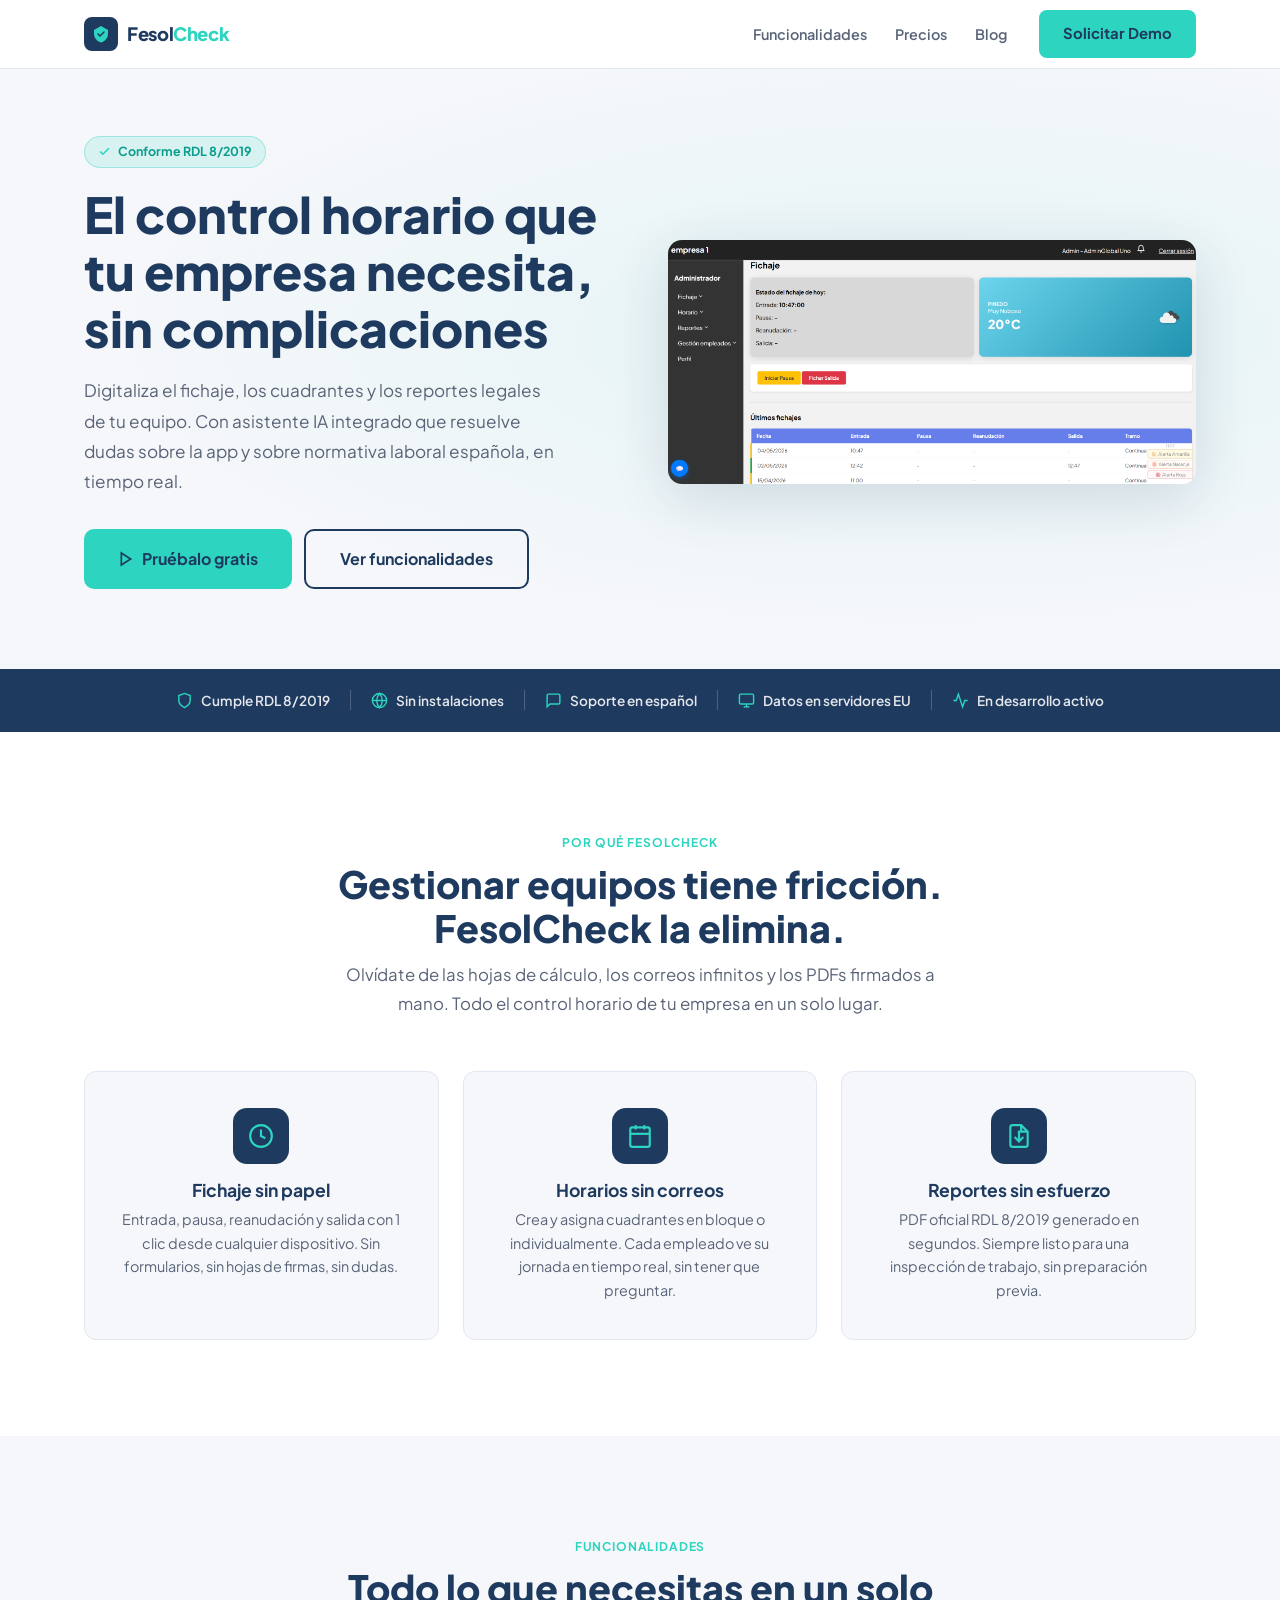
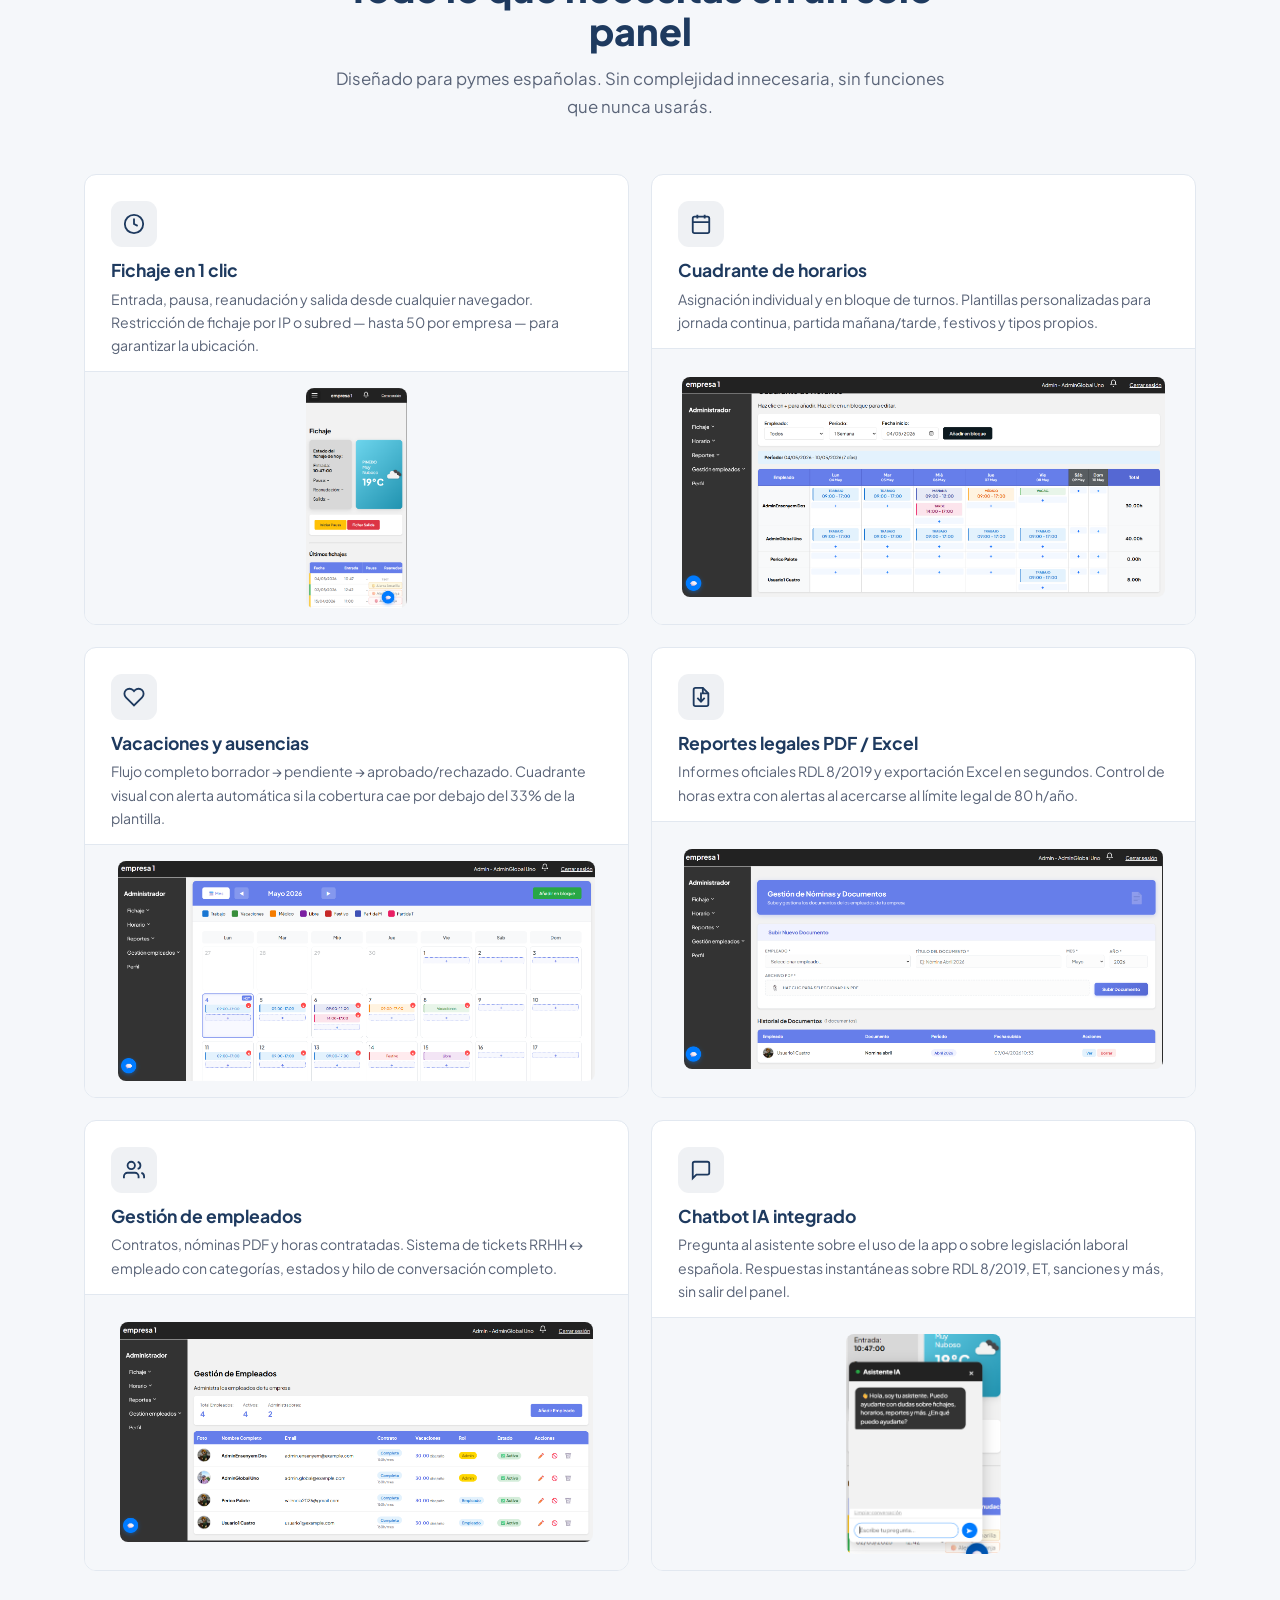
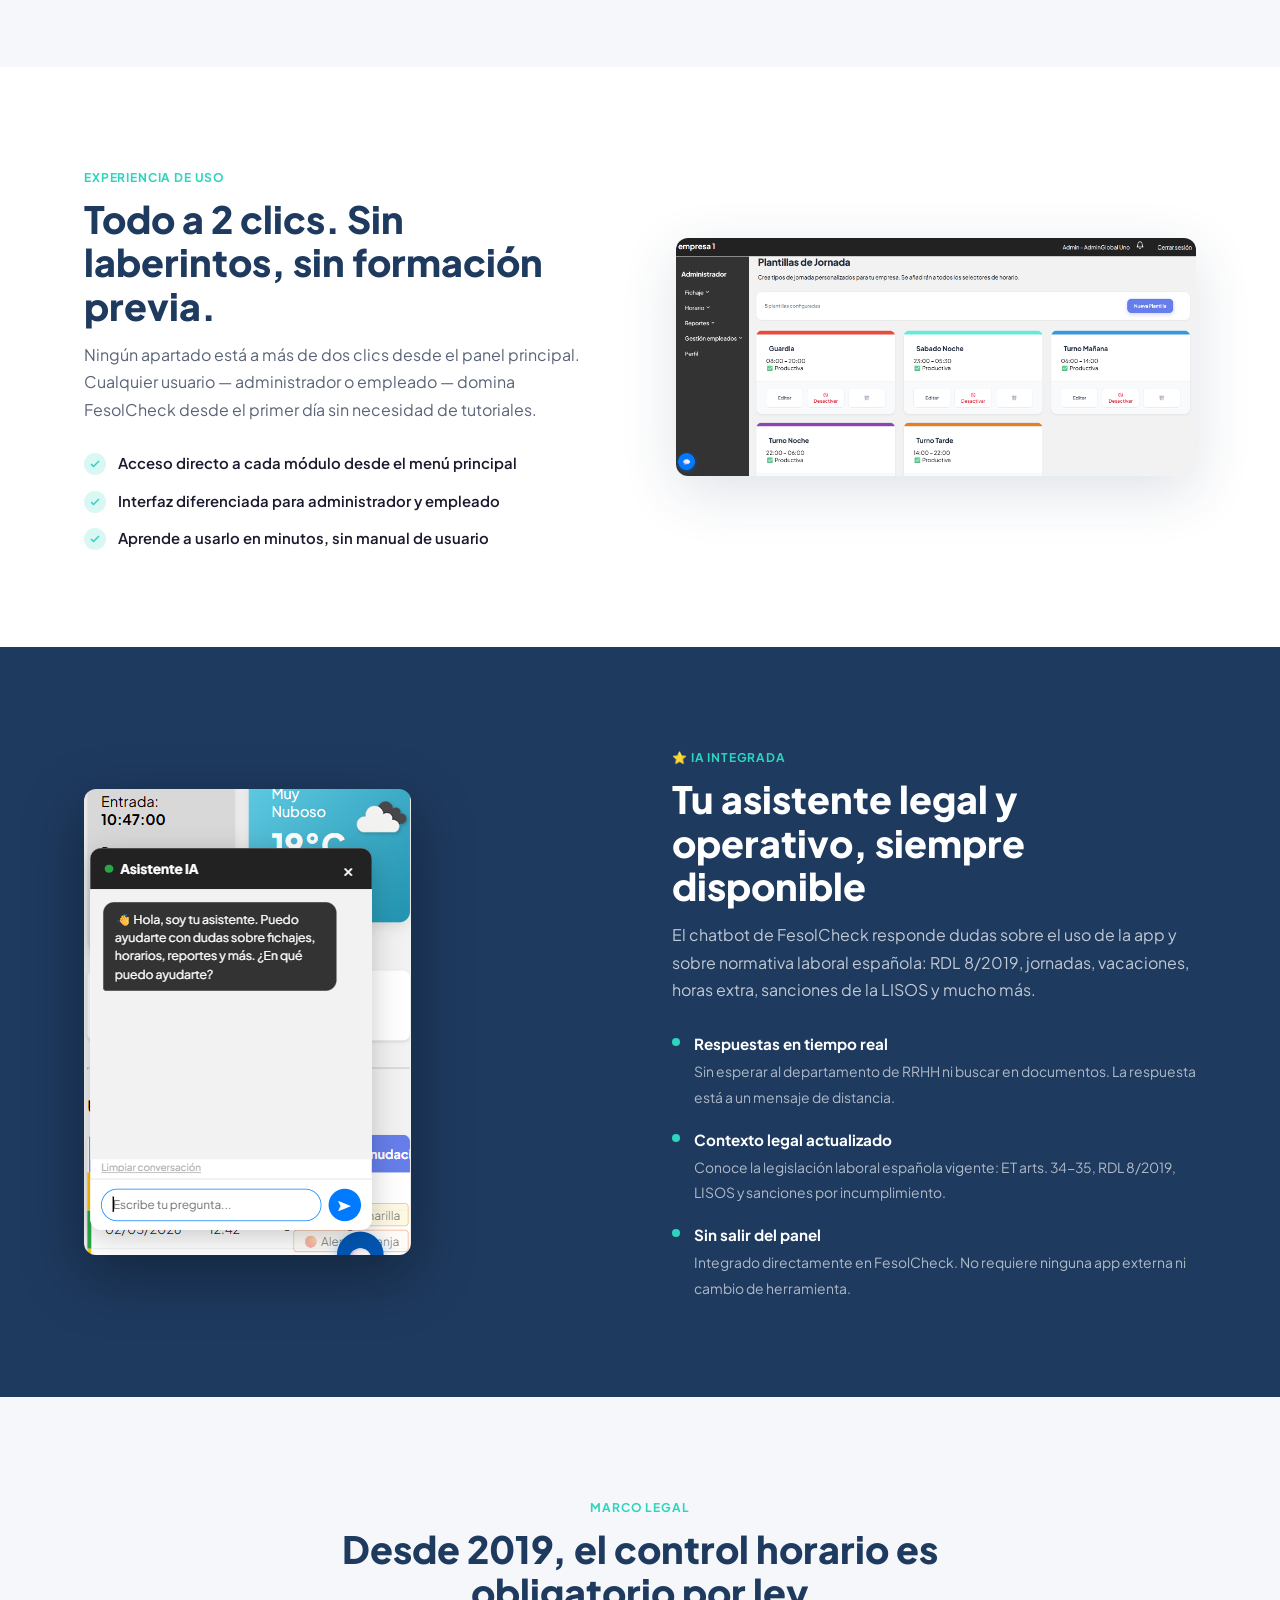
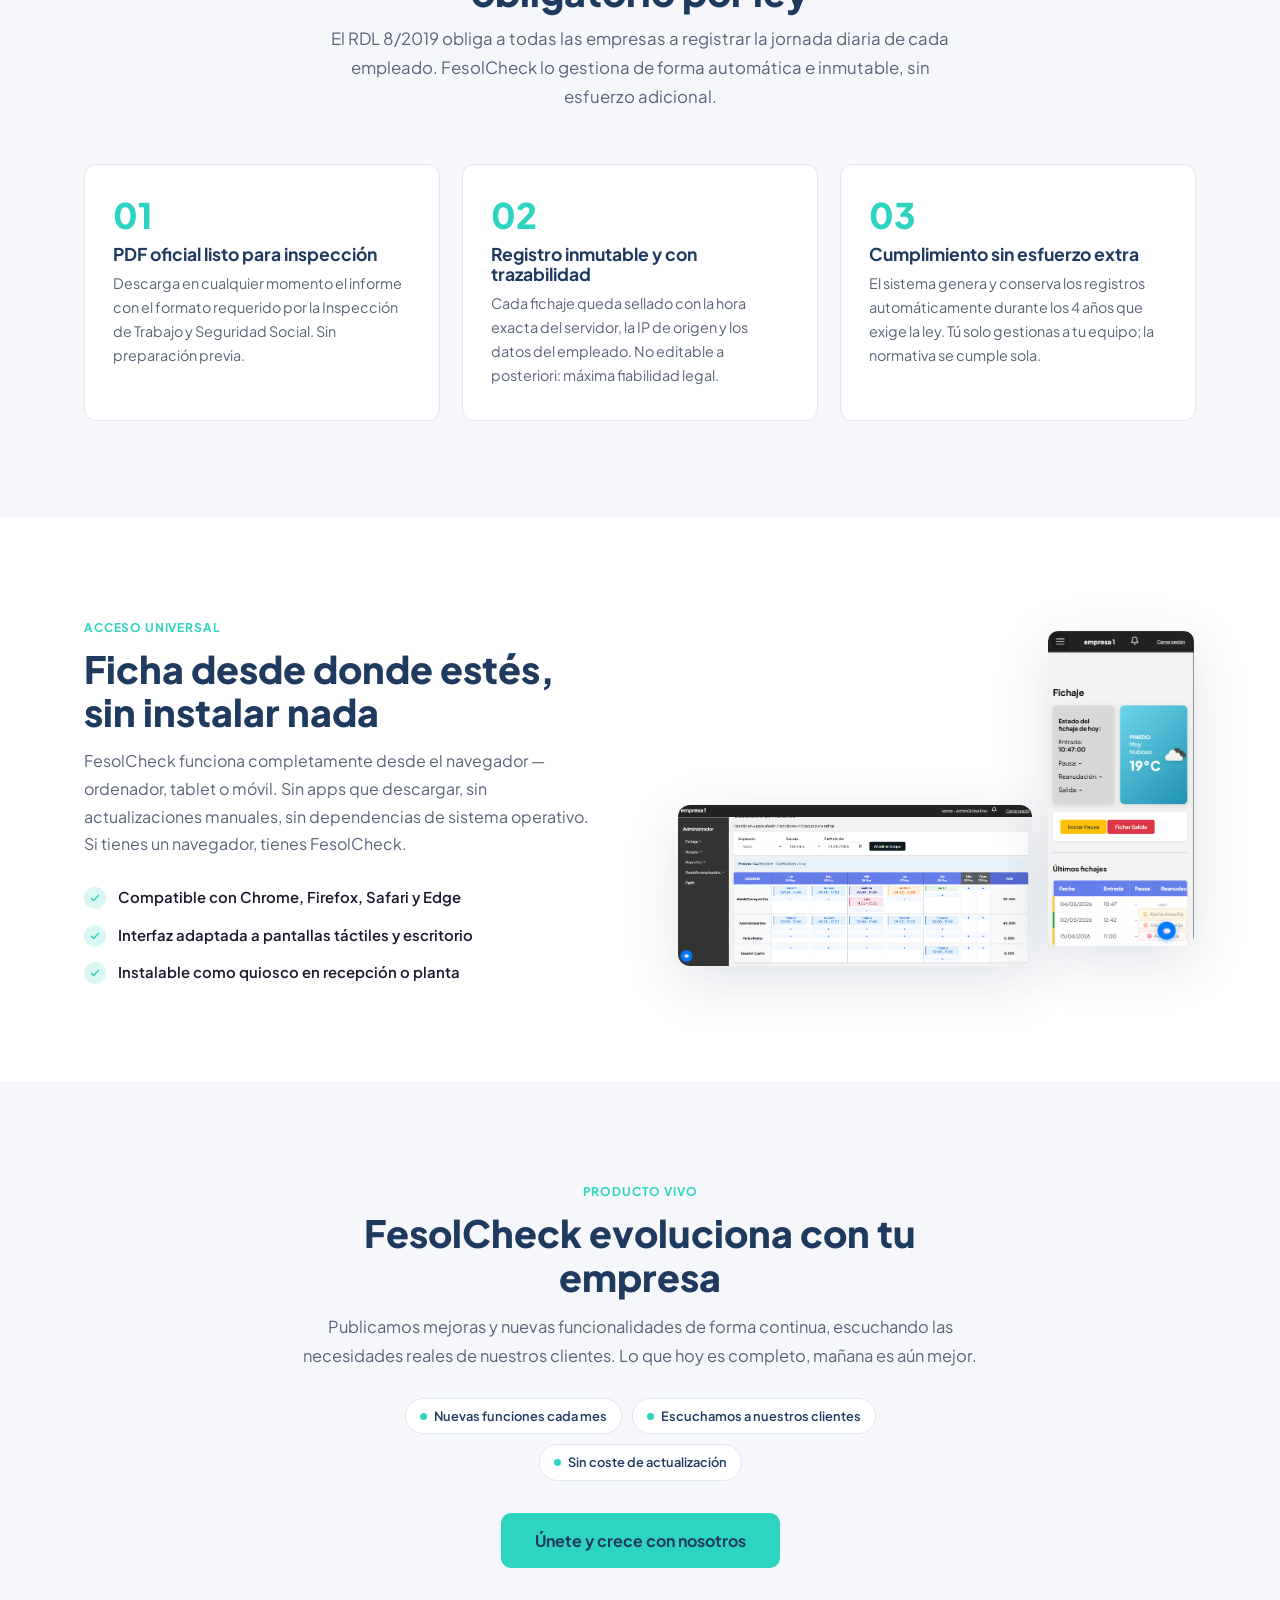
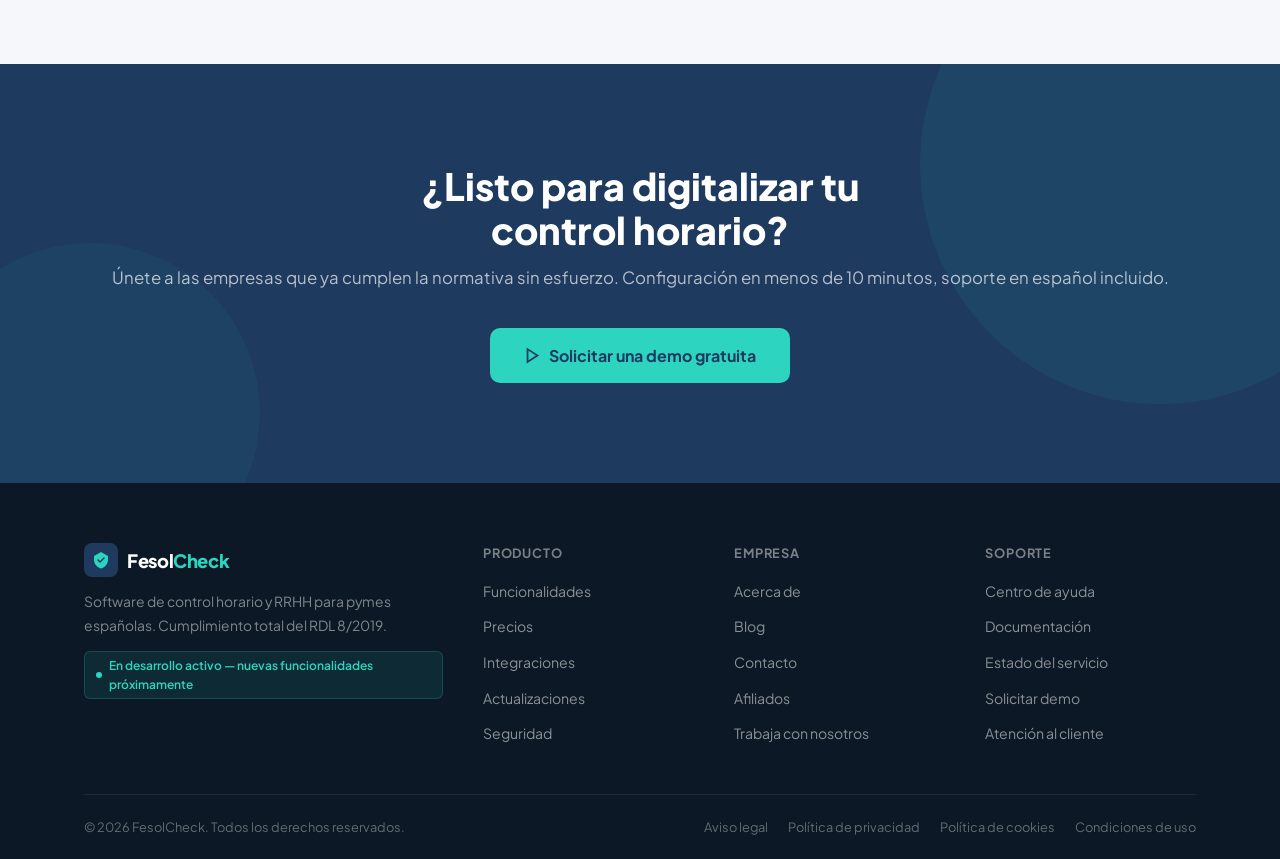
==== index.html @ 9e46087f "v1 web corporativa fesolcheck" ====
<!DOCTYPE html>
<html lang="es">
<head>
  <meta charset="UTF-8">
  <meta name="viewport" content="width=device-width, initial-scale=1.0">
  <title>FesolCheck — Control Horario para Empresas Españolas</title>
  <meta name="description" content="Software de fichaje digital y control horario para pymes españolas. Cumple el RDL 8/2019. Chatbot IA integrado. Sin instalaciones.">
  <link rel="preconnect" href="https://fonts.googleapis.com">
  <link rel="preconnect" href="https://fonts.gstatic.com" crossorigin>
  <link href="https://fonts.googleapis.com/css2?family=Plus+Jakarta+Sans:wght@400;600;700;800&display=swap" rel="stylesheet">
  <style>
    *, *::before, *::after { box-sizing: border-box; margin: 0; padding: 0; }
    :root {
      --primary: #1E3A5F;
      --accent:  #2DD4BF;
      --bg:      #F5F7FA;
      --white:   #FFFFFF;
      --text:    #1A1A2E;
      --muted:   #5A6478;
      --border:  #E2E8F0;
      --shadow:    0 4px 24px rgba(30,58,95,.08);
      --shadow-lg: 0 16px 56px rgba(30,58,95,.14);
      --radius: 12px;
      --font: 'Plus Jakarta Sans', system-ui, sans-serif;
    }
    html { scroll-behavior: smooth; }
    body { font-family: var(--font); color: var(--text); background: var(--white); overflow-x: hidden; line-height: 1.6; }
    img { max-width: 100%; display: block; }
    h1, h2, h3 { font-weight: 800; line-height: 1.15; }
    h1 { font-size: clamp(2rem, 5vw, 3.1rem); }
    h2 { font-size: clamp(1.6rem, 3.5vw, 2.35rem); }
    h3 { font-size: 1.1rem; font-weight: 700; }
    .container { max-width: 1160px; margin: 0 auto; padding: 0 24px; }
    .section { padding: 96px 0; }
    .tag {
      display: inline-block; font-size: .75rem; font-weight: 700;
      text-transform: uppercase; letter-spacing: .07em; color: var(--accent); margin-bottom: 10px;
    }

    /* ── Buttons ── */
    .btn {
      display: inline-flex; align-items: center; gap: 8px;
      padding: 12px 24px; border-radius: 8px; font-family: var(--font);
      font-size: .93rem; font-weight: 700; text-decoration: none;
      cursor: pointer; border: none; transition: filter .2s, transform .2s; white-space: nowrap;
    }
    .btn-accent  { background: var(--accent); color: var(--primary); }
    .btn-accent:hover  { filter: brightness(.9); transform: translateY(-1px); }
    .btn-outline { background: transparent; color: var(--primary); border: 2px solid var(--primary); }
    .btn-outline:hover { background: var(--primary); color: var(--white); }
    .btn-white   { background: var(--white); color: var(--primary); }
    .btn-white:hover { filter: brightness(.95); }
    .btn-lg { padding: 15px 34px; font-size: 1rem; border-radius: 10px; }

    /* ── Scroll animations ── */
    .fade { opacity: 0; transform: translateY(22px); transition: opacity .55s ease, transform .55s ease; }
    .fade.in { opacity: 1; transform: translateY(0); }
    .d1 { transition-delay: .1s; } .d2 { transition-delay: .2s; }
    .d3 { transition-delay: .3s; } .d4 { transition-delay: .4s; }
    .d5 { transition-delay: .5s; } .d6 { transition-delay: .6s; }

    /* ── NAVBAR ── */
    .navbar {
      position: fixed; top: 0; left: 0; right: 0; z-index: 1000;
      background: rgba(255,255,255,.96); backdrop-filter: blur(12px);
      border-bottom: 1px solid var(--border); transition: box-shadow .3s;
    }
    .navbar.scrolled { box-shadow: var(--shadow); }
    .navbar-inner {
      display: flex; align-items: center; height: 68px; gap: 16px;
    }
    .logo { display: flex; align-items: center; gap: 9px; text-decoration: none; flex-shrink: 0; }
    .logo-mark {
      width: 34px; height: 34px; background: var(--primary);
      border-radius: 8px; display: flex; align-items: center; justify-content: center;
    }
    .logo-name { font-size: 1.15rem; font-weight: 800; color: var(--primary); letter-spacing: -.02em; }
    .logo-name em { color: var(--accent); font-style: normal; }
    .nav-links {
      display: flex; align-items: center; gap: 28px; list-style: none;
      margin-left: auto; margin-right: 16px;
    }
    .nav-links a { text-decoration: none; font-size: .9rem; font-weight: 600; color: var(--muted); transition: color .2s; }
    .nav-links a:hover { color: var(--primary); }
    .hamburger { display: none; flex-direction: column; gap: 5px; cursor: pointer; background: none; border: none; padding: 4px; flex-shrink: 0; }
    .hamburger span { width: 22px; height: 2px; background: var(--primary); border-radius: 2px; transition: all .3s; }
    .mobile-nav {
      display: none; position: absolute; top: 68px; left: 0; right: 0;
      background: var(--white); border-bottom: 1px solid var(--border);
      padding: 16px 24px; flex-direction: column;
    }
    .mobile-nav.open { display: flex; }
    .mobile-nav a {
      text-decoration: none; color: var(--text); font-weight: 600; font-size: .95rem;
      padding: 13px 0; border-bottom: 1px solid var(--border);
    }
    .mobile-nav .btn { margin-top: 14px; justify-content: center; }

    /* ── HERO ── */
    .hero { padding: 136px 0 80px; background: var(--bg); position: relative; overflow: hidden; }
    .hero::after {
      content: ''; position: absolute; inset: 0; pointer-events: none;
      background: radial-gradient(ellipse at 72% 50%, rgba(45,212,191,.09) 0%, transparent 62%);
    }
    .hero-grid { display: grid; grid-template-columns: 1fr 1fr; gap: 56px; align-items: center; position: relative; z-index: 1; }
    .hero-badge {
      display: inline-flex; align-items: center; gap: 7px;
      background: rgba(45,212,191,.14); border: 1px solid rgba(45,212,191,.35);
      color: #0B9D8D; font-size: .78rem; font-weight: 700;
      padding: 5px 13px; border-radius: 20px; margin-bottom: 18px;
    }
    .hero h1 { color: var(--primary); margin-bottom: 18px; }
    .hero-sub { font-size: 1.07rem; color: var(--muted); line-height: 1.78; margin-bottom: 32px; max-width: 470px; }
    .hero-cta { display: flex; gap: 12px; flex-wrap: wrap; }
    .hero-img img { border-radius: 14px; box-shadow: var(--shadow-lg); }

    /* ── TRUST BAR ── */
    .trust-bar { background: var(--primary); padding: 15px 0; }
    .trust-items { display: flex; align-items: center; justify-content: center; gap: 0; flex-wrap: wrap; }
    .trust-item {
      display: flex; align-items: center; gap: 8px;
      color: rgba(255,255,255,.88); font-size: .85rem; font-weight: 600;
      padding: 6px 20px;
    }
    .trust-item svg { flex-shrink: 0; color: var(--accent); }
    .trust-sep { width: 1px; height: 20px; background: rgba(255,255,255,.2); }

    /* ── PROBLEM / SOLUTION ── */
    .prob-sol { background: var(--white); }
    .section-head { max-width: 640px; margin: 0 auto 52px; text-align: center; }
    .section-head h2 { color: var(--primary); margin-bottom: 12px; }
    .section-head p { color: var(--muted); font-size: 1.05rem; line-height: 1.72; }
    .pillars { display: grid; grid-template-columns: repeat(3,1fr); gap: 24px; }
    .pillar {
      padding: 36px 28px; border-radius: var(--radius);
      background: var(--bg); border: 1px solid var(--border);
      text-align: center; transition: transform .3s, box-shadow .3s;
    }
    .pillar:hover { transform: translateY(-4px); box-shadow: var(--shadow); }
    .pillar-icon {
      width: 56px; height: 56px; border-radius: 14px; background: var(--primary);
      display: flex; align-items: center; justify-content: center; margin: 0 auto 16px;
    }
    .pillar h3 { color: var(--primary); margin-bottom: 8px; }
    .pillar p { font-size: .9rem; color: var(--muted); line-height: 1.65; }

    /* ── FEATURES ── */
    .features { background: var(--bg); }
    .features-grid { display: grid; grid-template-columns: repeat(2,1fr); gap: 22px; }
    .feat-card {
      background: var(--white); border-radius: var(--radius);
      border: 1px solid var(--border); overflow: hidden;
      display: flex; flex-direction: column;
      transition: transform .3s, box-shadow .3s;
    }
    .feat-card:hover { transform: translateY(-4px); box-shadow: var(--shadow-lg); }
    .feat-body { padding: 26px 26px 14px; }
    .feat-icon {
      width: 46px; height: 46px; border-radius: 11px; background: rgba(30,58,95,.07);
      display: flex; align-items: center; justify-content: center; margin-bottom: 13px;
    }
    .feat-icon svg { color: var(--primary); }
    .feat-body h3 { color: var(--primary); margin-bottom: 7px; }
    .feat-body p { font-size: .88rem; color: var(--muted); line-height: 1.65; }
    .feat-img {
      background: var(--bg); border-top: 1px solid var(--border);
      padding: 16px; display: flex; align-items: center; justify-content: center;
      min-height: 200px; flex: 1;
    }
    .feat-img img { border-radius: 8px; max-height: 220px; width: auto; max-width: 100%; object-fit: contain; }

    /* ── NAVIGATION INTUITIVA ── */
    .nav-intuit { background: var(--white); }
    .two-col { display: grid; grid-template-columns: 1fr 1fr; gap: 72px; align-items: center; }
    .two-col.reversed .col-img { order: -1; }
    .col-content h2 { color: var(--primary); margin-bottom: 14px; }
    .col-content .sub { color: var(--muted); font-size: 1rem; line-height: 1.73; margin-bottom: 28px; }
    .col-img img { border-radius: var(--radius); box-shadow: var(--shadow-lg); }
    .check-list { list-style: none; display: flex; flex-direction: column; gap: 14px; }
    .check-list li { display: flex; align-items: flex-start; gap: 12px; font-size: .93rem; color: var(--text); font-weight: 600; }
    .chk {
      width: 22px; height: 22px; border-radius: 50%; background: rgba(45,212,191,.18);
      display: flex; align-items: center; justify-content: center; flex-shrink: 0; margin-top: 1px;
    }
    .chk svg { color: var(--accent); }

    /* ── CHATBOT IA ── */
    .chatbot-section { background: var(--primary); }
    .chatbot-section .two-col { gap: 64px; }
    .chatbot-section .col-img img { box-shadow: 0 20px 60px rgba(0,0,0,.35); }
    .chatbot-section .tag { color: var(--accent); }
    .chatbot-section h2 { color: var(--white); margin-bottom: 14px; }
    .chatbot-section .sub { color: rgba(255,255,255,.72); font-size: 1rem; line-height: 1.73; margin-bottom: 28px; }
    .perk-list { list-style: none; display: flex; flex-direction: column; gap: 18px; }
    .perk-list li { display: flex; align-items: flex-start; gap: 14px; }
    .perk-dot { width: 8px; height: 8px; background: var(--accent); border-radius: 50%; flex-shrink: 0; margin-top: 6px; }
    .perk-list li div strong { display: block; font-size: .95rem; color: var(--white); margin-bottom: 2px; }
    .perk-list li div span { font-size: .87rem; color: rgba(255,255,255,.65); line-height: 1.55; }

    /* ── NORMATIVA ── */
    .normativa { background: var(--bg); }
    .norm-grid { display: grid; grid-template-columns: repeat(3,1fr); gap: 22px; }
    .norm-card {
      background: var(--white); border-radius: var(--radius);
      border: 1px solid var(--border); padding: 32px 28px;
    }
    .norm-num { font-size: 2.2rem; font-weight: 800; color: var(--accent); line-height: 1; margin-bottom: 12px; }
    .norm-card h3 { color: var(--primary); margin-bottom: 8px; }
    .norm-card p { font-size: .9rem; color: var(--muted); line-height: 1.65; }

    /* ── MULTI-DEVICE ── */
    .multi-device { background: var(--white); }
    .multi-imgs {
      display: flex; align-items: flex-end; justify-content: center; gap: 16px; position: relative;
    }
    .multi-imgs .img-desk { width: 68%; border-radius: var(--radius); box-shadow: var(--shadow-lg); }
    .multi-imgs .img-mob  { width: 28%; border-radius: 10px; box-shadow: var(--shadow-lg); margin-bottom: 20px; }

    /* ── GROWING ── */
    .growing { background: var(--bg); }
    .growing-inner { max-width: 680px; margin: 0 auto; text-align: center; }
    .growing-inner h2 { color: var(--primary); margin-bottom: 14px; }
    .growing-inner p { color: var(--muted); font-size: 1.03rem; line-height: 1.76; margin-bottom: 28px; }
    .grow-badges { display: flex; justify-content: center; gap: 10px; flex-wrap: wrap; margin-bottom: 32px; }
    .gbadge {
      display: flex; align-items: center; gap: 7px; padding: 7px 14px;
      border-radius: 20px; background: var(--white); border: 1px solid var(--border);
      font-size: .8rem; font-weight: 600; color: var(--primary);
    }
    .gbadge-dot { width: 7px; height: 7px; border-radius: 50%; background: var(--accent); flex-shrink: 0; }

    /* ── CTA FINAL ── */
    .cta-final {
      background: var(--primary); padding: 100px 0; text-align: center;
      position: relative; overflow: hidden;
    }
    .cta-final::before {
      content: ''; position: absolute; width: 480px; height: 480px;
      border-radius: 50%; background: rgba(45,212,191,.07);
      top: -140px; right: -120px; pointer-events: none;
    }
    .cta-final::after {
      content: ''; position: absolute; width: 340px; height: 340px;
      border-radius: 50%; background: rgba(45,212,191,.05);
      bottom: -100px; left: -80px; pointer-events: none;
    }
    .cta-inner { position: relative; z-index: 1; }
    .cta-final h2 { color: var(--white); margin-bottom: 14px; max-width: 560px; margin-left: auto; margin-right: auto; }
    .cta-final p { color: rgba(255,255,255,.68); font-size: 1.05rem; margin-bottom: 36px; }

    /* ── FOOTER ── */
    .footer { background: #0C1825; padding: 60px 0 0; }
    .footer-top { display: grid; grid-template-columns: 1.7fr 1fr 1fr 1fr; gap: 40px; padding-bottom: 48px; }
    .footer-logo .logo-name { color: var(--white); }
    .footer-desc { font-size: .87rem; color: rgba(255,255,255,.48); line-height: 1.7; margin-top: 13px; }
    .footer-live {
      display: inline-flex; align-items: center; gap: 7px; margin-top: 13px;
      font-size: .75rem; font-weight: 600; color: var(--accent);
      background: rgba(45,212,191,.1); border: 1px solid rgba(45,212,191,.2);
      padding: 4px 11px; border-radius: 6px;
    }
    .live-dot { width: 6px; height: 6px; border-radius: 50%; background: var(--accent); flex-shrink: 0; }
    .footer-col h4 {
      font-size: .8rem; font-weight: 700; text-transform: uppercase;
      letter-spacing: .07em; color: rgba(255,255,255,.45); margin-bottom: 14px;
    }
    .footer-col ul { list-style: none; display: flex; flex-direction: column; gap: 10px; }
    .footer-col ul a { text-decoration: none; font-size: .88rem; color: rgba(255,255,255,.52); transition: color .2s; }
    .footer-col ul a:hover { color: var(--accent); }
    .footer-bottom {
      border-top: 1px solid rgba(255,255,255,.08); padding: 22px 0;
      display: flex; justify-content: space-between; align-items: center;
      flex-wrap: wrap; gap: 10px;
    }
    .footer-bottom p { font-size: .8rem; color: rgba(255,255,255,.36); }
    .footer-legal { display: flex; gap: 20px; }
    .footer-legal a { font-size: .8rem; color: rgba(255,255,255,.36); text-decoration: none; transition: color .2s; }
    .footer-legal a:hover { color: rgba(255,255,255,.65); }

    /* ── RESPONSIVE ── */
    @media (max-width: 1024px) {
      .hero-grid, .two-col, .two-col.reversed { grid-template-columns: 1fr; gap: 40px; }
      .two-col.reversed .col-img { order: 0; }
      .hero-img { max-width: 580px; margin: 0 auto; }
      .col-img { max-width: 580px; margin: 0 auto; }
      .footer-top { grid-template-columns: 1fr 1fr; gap: 32px; }
    }
    @media (max-width: 768px) {
      .section { padding: 64px 0; }
      .nav-links { display: none; }
      .navbar-inner > .btn-accent { display: none; }
      .hamburger { display: flex; }
      .hero { padding: 100px 0 56px; }
      .hero-sub { max-width: 100%; }
      .pillars { grid-template-columns: 1fr; }
      .features-grid { grid-template-columns: 1fr; }
      .norm-grid { grid-template-columns: 1fr; }
      .trust-items { justify-content: flex-start; padding: 0 16px; flex-direction: column; align-items: flex-start; gap: 4px; }
      .trust-sep { display: none; }
      .footer-top { grid-template-columns: 1fr; gap: 28px; }
      .footer-bottom { flex-direction: column; align-items: flex-start; }
      .multi-imgs { flex-direction: column; align-items: center; gap: 12px; }
      .multi-imgs .img-desk, .multi-imgs .img-mob { width: 100%; margin-bottom: 0; }
    }
    @media (max-width: 480px) {
      .hero-cta { flex-direction: column; }
      .cta-final p { display: none; }
    }
  </style>
</head>
<body>

<!-- ━━━ 1. NAVBAR ━━━ -->
<nav class="navbar" id="navbar">
  <div class="container">
    <div class="navbar-inner">
      <a href="#inicio" class="logo">
        <div class="logo-mark">
          <svg width="20" height="20" viewBox="0 0 20 20" fill="none">
            <path d="M10 2L3 6v4c0 3.866 3.13 7.52 7 8.5 3.87-.98 7-4.634 7-8.5V6L10 2z" fill="#2DD4BF"/>
            <path d="M7 10l2 2 4-4" stroke="#1E3A5F" stroke-width="1.5" stroke-linecap="round" stroke-linejoin="round"/>
          </svg>
        </div>
        <span class="logo-name">Fesol<em>Check</em></span>
      </a>
      <ul class="nav-links">
        <li><a href="#funcionalidades">Funcionalidades</a></li>
        <li><a href="#precios">Precios</a></li>
        <li><a href="#blog">Blog</a></li>
      </ul>
      <a href="#demo" class="btn btn-accent">Solicitar Demo</a>
      <button class="hamburger" id="hamburger" aria-label="Menú">
        <span></span><span></span><span></span>
      </button>
    </div>
  </div>
  <div class="mobile-nav" id="mobileNav">
    <a href="#funcionalidades">Funcionalidades</a>
    <a href="#precios">Precios</a>
    <a href="#blog">Blog</a>
    <a href="#demo" class="btn btn-accent">Solicitar Demo</a>
  </div>
</nav>

<!-- ━━━ 2. HERO ━━━ -->
<section class="hero" id="inicio">
  <div class="container hero-grid">
    <div class="fade">
      <div class="hero-badge">
        <svg width="13" height="13" viewBox="0 0 24 24" fill="none" stroke="#2DD4BF" stroke-width="3"><polyline points="20 6 9 17 4 12"/></svg>
        Conforme RDL 8/2019
      </div>
      <h1>El control horario que tu empresa necesita, sin complicaciones</h1>
      <p class="hero-sub">Digitaliza el fichaje, los cuadrantes y los reportes legales de tu equipo. Con asistente IA integrado que resuelve dudas sobre la app y sobre normativa laboral española, en tiempo real.</p>
      <div class="hero-cta">
        <a href="#demo" class="btn btn-accent btn-lg">
          <svg width="16" height="16" viewBox="0 0 24 24" fill="none" stroke="currentColor" stroke-width="2.5"><path d="M5 3l14 9-14 9V3z"/></svg>
          Pruébalo gratis
        </a>
        <a href="#funcionalidades" class="btn btn-outline btn-lg">Ver funcionalidades</a>
      </div>
    </div>
    <div class="hero-img fade d2">
      <img src="img/fichaje_escritorio.png" alt="Panel de fichaje FesolCheck en escritorio">
    </div>
  </div>
</section>

<!-- ━━━ 3. TRUST BAR ━━━ -->
<div class="trust-bar">
  <div class="container">
    <div class="trust-items">
      <div class="trust-item">
        <svg width="17" height="17" viewBox="0 0 24 24" fill="none" stroke="currentColor" stroke-width="2"><path d="M12 22s8-4 8-10V5l-8-3-8 3v7c0 6 8 10 8 10z"/></svg>
        Cumple RDL 8/2019
      </div>
      <div class="trust-sep"></div>
      <div class="trust-item">
        <svg width="17" height="17" viewBox="0 0 24 24" fill="none" stroke="currentColor" stroke-width="2"><circle cx="12" cy="12" r="10"/><line x1="2" y1="12" x2="22" y2="12"/><path d="M12 2a15.3 15.3 0 0 1 4 10 15.3 15.3 0 0 1-4 10 15.3 15.3 0 0 1-4-10A15.3 15.3 0 0 1 12 2z"/></svg>
        Sin instalaciones
      </div>
      <div class="trust-sep"></div>
      <div class="trust-item">
        <svg width="17" height="17" viewBox="0 0 24 24" fill="none" stroke="currentColor" stroke-width="2"><path d="M21 15a2 2 0 0 1-2 2H7l-4 4V5a2 2 0 0 1 2-2h14a2 2 0 0 1 2 2z"/></svg>
        Soporte en español
      </div>
      <div class="trust-sep"></div>
      <div class="trust-item">
        <svg width="17" height="17" viewBox="0 0 24 24" fill="none" stroke="currentColor" stroke-width="2"><rect x="2" y="3" width="20" height="14" rx="2"/><line x1="8" y1="21" x2="16" y2="21"/><line x1="12" y1="17" x2="12" y2="21"/></svg>
        Datos en servidores EU
      </div>
      <div class="trust-sep"></div>
      <div class="trust-item">
        <svg width="17" height="17" viewBox="0 0 24 24" fill="none" stroke="currentColor" stroke-width="2"><polyline points="22 12 18 12 15 21 9 3 6 12 2 12"/></svg>
        En desarrollo activo
      </div>
    </div>
  </div>
</div>

<!-- ━━━ 4. PROBLEMA → SOLUCIÓN ━━━ -->
<section class="section prob-sol">
  <div class="container">
    <div class="section-head fade">
      <span class="tag">Por qué FesolCheck</span>
      <h2>Gestionar equipos tiene fricción.<br>FesolCheck la elimina.</h2>
      <p>Olvídate de las hojas de cálculo, los correos infinitos y los PDFs firmados a mano. Todo el control horario de tu empresa en un solo lugar.</p>
    </div>
    <div class="pillars">
      <div class="pillar fade d1">
        <div class="pillar-icon">
          <svg width="26" height="26" viewBox="0 0 24 24" fill="none" stroke="#2DD4BF" stroke-width="2"><circle cx="12" cy="12" r="10"/><polyline points="12 6 12 12 16 14"/></svg>
        </div>
        <h3>Fichaje sin papel</h3>
        <p>Entrada, pausa, reanudación y salida con 1 clic desde cualquier dispositivo. Sin formularios, sin hojas de firmas, sin dudas.</p>
      </div>
      <div class="pillar fade d2">
        <div class="pillar-icon">
          <svg width="26" height="26" viewBox="0 0 24 24" fill="none" stroke="#2DD4BF" stroke-width="2"><rect x="3" y="4" width="18" height="18" rx="2"/><line x1="16" y1="2" x2="16" y2="6"/><line x1="8" y1="2" x2="8" y2="6"/><line x1="3" y1="10" x2="21" y2="10"/></svg>
        </div>
        <h3>Horarios sin correos</h3>
        <p>Crea y asigna cuadrantes en bloque o individualmente. Cada empleado ve su jornada en tiempo real, sin tener que preguntar.</p>
      </div>
      <div class="pillar fade d3">
        <div class="pillar-icon">
          <svg width="26" height="26" viewBox="0 0 24 24" fill="none" stroke="#2DD4BF" stroke-width="2"><path d="M14 2H6a2 2 0 0 0-2 2v16a2 2 0 0 0 2 2h12a2 2 0 0 0 2-2V8z"/><polyline points="14 2 14 8 20 8"/><polyline points="16 13 12 17 8 13"/><line x1="12" y1="17" x2="12" y2="7"/></svg>
        </div>
        <h3>Reportes sin esfuerzo</h3>
        <p>PDF oficial RDL 8/2019 generado en segundos. Siempre listo para una inspección de trabajo, sin preparación previa.</p>
      </div>
    </div>
  </div>
</section>

<!-- ━━━ 5. FUNCIONALIDADES ━━━ -->
<section class="section features" id="funcionalidades">
  <div class="container">
    <div class="section-head fade">
      <span class="tag">Funcionalidades</span>
      <h2>Todo lo que necesitas en un solo panel</h2>
      <p>Diseñado para pymes españolas. Sin complejidad innecesaria, sin funciones que nunca usarás.</p>
    </div>
    <div class="features-grid">

      <div class="feat-card fade d1">
        <div class="feat-body">
          <div class="feat-icon">
            <svg width="22" height="22" viewBox="0 0 24 24" fill="none" stroke="currentColor" stroke-width="2"><circle cx="12" cy="12" r="10"/><polyline points="12 6 12 12 16 14"/></svg>
          </div>
          <h3>Fichaje en 1 clic</h3>
          <p>Entrada, pausa, reanudación y salida desde cualquier navegador. Restricción de fichaje por IP o subred — hasta 50 por empresa — para garantizar la ubicación.</p>
        </div>
        <div class="feat-img">
          <img src="img/fichaje_movil.png" alt="Fichaje desde móvil en FesolCheck">
        </div>
      </div>

      <div class="feat-card fade d2">
        <div class="feat-body">
          <div class="feat-icon">
            <svg width="22" height="22" viewBox="0 0 24 24" fill="none" stroke="currentColor" stroke-width="2"><rect x="3" y="4" width="18" height="18" rx="2"/><line x1="16" y1="2" x2="16" y2="6"/><line x1="8" y1="2" x2="8" y2="6"/><line x1="3" y1="10" x2="21" y2="10"/></svg>
          </div>
          <h3>Cuadrante de horarios</h3>
          <p>Asignación individual y en bloque de turnos. Plantillas personalizadas para jornada continua, partida mañana/tarde, festivos y tipos propios.</p>
        </div>
        <div class="feat-img">
          <img src="img/cuadrante_escritorio.png" alt="Cuadrante de horarios en FesolCheck">
        </div>
      </div>

      <div class="feat-card fade d3">
        <div class="feat-body">
          <div class="feat-icon">
            <svg width="22" height="22" viewBox="0 0 24 24" fill="none" stroke="currentColor" stroke-width="2"><path d="M20.84 4.61a5.5 5.5 0 0 0-7.78 0L12 5.67l-1.06-1.06a5.5 5.5 0 0 0-7.78 7.78l1.06 1.06L12 21.23l7.78-7.78 1.06-1.06a5.5 5.5 0 0 0 0-7.78z"/></svg>
          </div>
          <h3>Vacaciones y ausencias</h3>
          <p>Flujo completo borrador → pendiente → aprobado/rechazado. Cuadrante visual con alerta automática si la cobertura cae por debajo del 33% de la plantilla.</p>
        </div>
        <div class="feat-img">
          <img src="img/calendario_escritorio.png" alt="Gestión de vacaciones en FesolCheck">
        </div>
      </div>

      <div class="feat-card fade d4">
        <div class="feat-body">
          <div class="feat-icon">
            <svg width="22" height="22" viewBox="0 0 24 24" fill="none" stroke="currentColor" stroke-width="2"><path d="M14 2H6a2 2 0 0 0-2 2v16a2 2 0 0 0 2 2h12a2 2 0 0 0 2-2V8z"/><polyline points="14 2 14 8 20 8"/><polyline points="16 13 12 17 8 13"/><line x1="12" y1="17" x2="12" y2="7"/></svg>
          </div>
          <h3>Reportes legales PDF / Excel</h3>
          <p>Informes oficiales RDL 8/2019 y exportación Excel en segundos. Control de horas extra con alertas al acercarse al límite legal de 80 h/año.</p>
        </div>
        <div class="feat-img">
          <img src="img/gestor_nominas_documeto_escritorio.png" alt="Reportes y nóminas en FesolCheck">
        </div>
      </div>

      <div class="feat-card fade d5">
        <div class="feat-body">
          <div class="feat-icon">
            <svg width="22" height="22" viewBox="0 0 24 24" fill="none" stroke="currentColor" stroke-width="2"><path d="M17 21v-2a4 4 0 0 0-4-4H5a4 4 0 0 0-4 4v2"/><circle cx="9" cy="7" r="4"/><path d="M23 21v-2a4 4 0 0 0-3-3.87"/><path d="M16 3.13a4 4 0 0 1 0 7.75"/></svg>
          </div>
          <h3>Gestión de empleados</h3>
          <p>Contratos, nóminas PDF y horas contratadas. Sistema de tickets RRHH ↔ empleado con categorías, estados y hilo de conversación completo.</p>
        </div>
        <div class="feat-img">
          <img src="img/gestion_empleados.png" alt="Gestión de empleados en FesolCheck">
        </div>
      </div>

      <div class="feat-card fade d6">
        <div class="feat-body">
          <div class="feat-icon">
            <svg width="22" height="22" viewBox="0 0 24 24" fill="none" stroke="currentColor" stroke-width="2"><path d="M21 15a2 2 0 0 1-2 2H7l-4 4V5a2 2 0 0 1 2-2h14a2 2 0 0 1 2 2z"/></svg>
          </div>
          <h3>Chatbot IA integrado</h3>
          <p>Pregunta al asistente sobre el uso de la app o sobre legislación laboral española. Respuestas instantáneas sobre RDL 8/2019, ET, sanciones y más, sin salir del panel.</p>
        </div>
        <div class="feat-img">
          <img src="img/asistente_ia.png" alt="Asistente IA de FesolCheck">
        </div>
      </div>

    </div>
  </div>
</section>

<!-- ━━━ 6. NAVEGACIÓN INTUITIVA ━━━ -->
<section class="section nav-intuit">
  <div class="container two-col">
    <div class="col-content fade">
      <span class="tag">Experiencia de uso</span>
      <h2>Todo a 2 clics. Sin laberintos, sin formación previa.</h2>
      <p class="sub">Ningún apartado está a más de dos clics desde el panel principal. Cualquier usuario — administrador o empleado — domina FesolCheck desde el primer día sin necesidad de tutoriales.</p>
      <ul class="check-list">
        <li>
          <div class="chk"><svg width="12" height="12" viewBox="0 0 24 24" fill="none" stroke="currentColor" stroke-width="3"><polyline points="20 6 9 17 4 12"/></svg></div>
          Acceso directo a cada módulo desde el menú principal
        </li>
        <li>
          <div class="chk"><svg width="12" height="12" viewBox="0 0 24 24" fill="none" stroke="currentColor" stroke-width="3"><polyline points="20 6 9 17 4 12"/></svg></div>
          Interfaz diferenciada para administrador y empleado
        </li>
        <li>
          <div class="chk"><svg width="12" height="12" viewBox="0 0 24 24" fill="none" stroke="currentColor" stroke-width="3"><polyline points="20 6 9 17 4 12"/></svg></div>
          Aprende a usarlo en minutos, sin manual de usuario
        </li>
      </ul>
    </div>
    <div class="col-img fade d2">
      <img src="img/Creador_plantillas_jornada.png" alt="Creador de plantillas de jornada en FesolCheck">
    </div>
  </div>
</section>

<!-- ━━━ 7. CHATBOT IA DESTACADO ━━━ -->
<section class="section chatbot-section">
  <div class="container two-col reversed">
    <div class="col-img fade">
      <img src="img/asistente_ia.png" alt="Chatbot IA de FesolCheck">
    </div>
    <div class="col-content fade d2">
      <span class="tag">⭐ IA integrada</span>
      <h2>Tu asistente legal y operativo, siempre disponible</h2>
      <p class="sub">El chatbot de FesolCheck responde dudas sobre el uso de la app y sobre normativa laboral española: RDL 8/2019, jornadas, vacaciones, horas extra, sanciones de la LISOS y mucho más.</p>
      <ul class="perk-list">
        <li>
          <div class="perk-dot"></div>
          <div>
            <strong>Respuestas en tiempo real</strong>
            <span>Sin esperar al departamento de RRHH ni buscar en documentos. La respuesta está a un mensaje de distancia.</span>
          </div>
        </li>
        <li>
          <div class="perk-dot"></div>
          <div>
            <strong>Contexto legal actualizado</strong>
            <span>Conoce la legislación laboral española vigente: ET arts. 34-35, RDL 8/2019, LISOS y sanciones por incumplimiento.</span>
          </div>
        </li>
        <li>
          <div class="perk-dot"></div>
          <div>
            <strong>Sin salir del panel</strong>
            <span>Integrado directamente en FesolCheck. No requiere ninguna app externa ni cambio de herramienta.</span>
          </div>
        </li>
      </ul>
    </div>
  </div>
</section>

<!-- ━━━ 8. NORMATIVA ━━━ -->
<section class="section normativa">
  <div class="container">
    <div class="section-head fade">
      <span class="tag">Marco legal</span>
      <h2>Desde 2019, el control horario es obligatorio por ley</h2>
      <p>El RDL 8/2019 obliga a todas las empresas a registrar la jornada diaria de cada empleado. FesolCheck lo gestiona de forma automática e inmutable, sin esfuerzo adicional.</p>
    </div>
    <div class="norm-grid">
      <div class="norm-card fade d1">
        <div class="norm-num">01</div>
        <h3>PDF oficial listo para inspección</h3>
        <p>Descarga en cualquier momento el informe con el formato requerido por la Inspección de Trabajo y Seguridad Social. Sin preparación previa.</p>
      </div>
      <div class="norm-card fade d2">
        <div class="norm-num">02</div>
        <h3>Registro inmutable y con trazabilidad</h3>
        <p>Cada fichaje queda sellado con la hora exacta del servidor, la IP de origen y los datos del empleado. No editable a posteriori: máxima fiabilidad legal.</p>
      </div>
      <div class="norm-card fade d3">
        <div class="norm-num">03</div>
        <h3>Cumplimiento sin esfuerzo extra</h3>
        <p>El sistema genera y conserva los registros automáticamente durante los 4 años que exige la ley. Tú solo gestionas a tu equipo; la normativa se cumple sola.</p>
      </div>
    </div>
  </div>
</section>

<!-- ━━━ 9. MULTI-DISPOSITIVO ━━━ -->
<section class="section multi-device">
  <div class="container two-col">
    <div class="col-content fade">
      <span class="tag">Acceso universal</span>
      <h2>Ficha desde donde estés, sin instalar nada</h2>
      <p class="sub">FesolCheck funciona completamente desde el navegador — ordenador, tablet o móvil. Sin apps que descargar, sin actualizaciones manuales, sin dependencias de sistema operativo. Si tienes un navegador, tienes FesolCheck.</p>
      <ul class="check-list" style="margin-top:8px;">
        <li>
          <div class="chk"><svg width="12" height="12" viewBox="0 0 24 24" fill="none" stroke="currentColor" stroke-width="3"><polyline points="20 6 9 17 4 12"/></svg></div>
          Compatible con Chrome, Firefox, Safari y Edge
        </li>
        <li>
          <div class="chk"><svg width="12" height="12" viewBox="0 0 24 24" fill="none" stroke="currentColor" stroke-width="3"><polyline points="20 6 9 17 4 12"/></svg></div>
          Interfaz adaptada a pantallas táctiles y escritorio
        </li>
        <li>
          <div class="chk"><svg width="12" height="12" viewBox="0 0 24 24" fill="none" stroke="currentColor" stroke-width="3"><polyline points="20 6 9 17 4 12"/></svg></div>
          Instalable como quiosco en recepción o planta
        </li>
      </ul>
    </div>
    <div class="col-img fade d2">
      <div class="multi-imgs">
        <img src="img/cuadrante_escritorio.png" class="img-desk" alt="FesolCheck en escritorio">
        <img src="img/fichaje_movil.png" class="img-mob" alt="FesolCheck en móvil">
      </div>
    </div>
  </div>
</section>

<!-- ━━━ 10. EN CONTINUO CRECIMIENTO ━━━ -->
<section class="section growing">
  <div class="container">
    <div class="growing-inner fade">
      <span class="tag">Producto vivo</span>
      <h2>FesolCheck evoluciona con tu empresa</h2>
      <p>Publicamos mejoras y nuevas funcionalidades de forma continua, escuchando las necesidades reales de nuestros clientes. Lo que hoy es completo, mañana es aún mejor.</p>
      <div class="grow-badges">
        <div class="gbadge"><div class="gbadge-dot"></div>Nuevas funciones cada mes</div>
        <div class="gbadge"><div class="gbadge-dot"></div>Escuchamos a nuestros clientes</div>
        <div class="gbadge"><div class="gbadge-dot"></div>Sin coste de actualización</div>
      </div>
      <a href="#demo" class="btn btn-accent btn-lg">Únete y crece con nosotros</a>
    </div>
  </div>
</section>

<!-- ━━━ 11. CTA FINAL ━━━ -->
<section class="cta-final" id="demo">
  <div class="container">
    <div class="cta-inner fade">
      <h2>¿Listo para digitalizar tu control horario?</h2>
      <p>Únete a las empresas que ya cumplen la normativa sin esfuerzo. Configuración en menos de 10 minutos, soporte en español incluido.</p>
      <a href="#" class="btn btn-accent btn-lg">
        <svg width="17" height="17" viewBox="0 0 24 24" fill="none" stroke="currentColor" stroke-width="2.5"><path d="M5 3l14 9-14 9V3z"/></svg>
        Solicitar una demo gratuita
      </a>
    </div>
  </div>
</section>

<!-- ━━━ 12. FOOTER ━━━ -->
<footer class="footer">
  <div class="container">
    <div class="footer-top">
      <div>
        <a href="#inicio" class="logo footer-logo">
          <div class="logo-mark">
            <svg width="20" height="20" viewBox="0 0 20 20" fill="none">
              <path d="M10 2L3 6v4c0 3.866 3.13 7.52 7 8.5 3.87-.98 7-4.634 7-8.5V6L10 2z" fill="#2DD4BF"/>
              <path d="M7 10l2 2 4-4" stroke="#1E3A5F" stroke-width="1.5" stroke-linecap="round" stroke-linejoin="round"/>
            </svg>
          </div>
          <span class="logo-name">Fesol<em>Check</em></span>
        </a>
        <p class="footer-desc">Software de control horario y RRHH para pymes españolas. Cumplimiento total del RDL 8/2019.</p>
        <div class="footer-live">
          <div class="live-dot"></div>
          En desarrollo activo — nuevas funcionalidades próximamente
        </div>
      </div>
      <div class="footer-col">
        <h4>Producto</h4>
        <ul>
          <li><a href="#">Funcionalidades</a></li>
          <li><a href="#">Precios</a></li>
          <li><a href="#">Integraciones</a></li>
          <li><a href="#">Actualizaciones</a></li>
          <li><a href="#">Seguridad</a></li>
        </ul>
      </div>
      <div class="footer-col">
        <h4>Empresa</h4>
        <ul>
          <li><a href="#">Acerca de</a></li>
          <li><a href="#">Blog</a></li>
          <li><a href="#">Contacto</a></li>
          <li><a href="#">Afiliados</a></li>
          <li><a href="#">Trabaja con nosotros</a></li>
        </ul>
      </div>
      <div class="footer-col">
        <h4>Soporte</h4>
        <ul>
          <li><a href="#">Centro de ayuda</a></li>
          <li><a href="#">Documentación</a></li>
          <li><a href="#">Estado del servicio</a></li>
          <li><a href="#">Solicitar demo</a></li>
          <li><a href="#">Atención al cliente</a></li>
        </ul>
      </div>
    </div>
    <div class="footer-bottom">
      <p>© 2026 FesolCheck. Todos los derechos reservados.</p>
      <div class="footer-legal">
        <a href="#">Aviso legal</a>
        <a href="#">Política de privacidad</a>
        <a href="#">Política de cookies</a>
        <a href="#">Condiciones de uso</a>
      </div>
    </div>
  </div>
</footer>

<script>
  const navbar = document.getElementById('navbar');
  window.addEventListener('scroll', () => {
    navbar.classList.toggle('scrolled', window.scrollY > 20);
  }, { passive: true });

  const hamburger = document.getElementById('hamburger');
  const mobileNav = document.getElementById('mobileNav');
  hamburger.addEventListener('click', () => mobileNav.classList.toggle('open'));
  mobileNav.querySelectorAll('a').forEach(a => {
    a.addEventListener('click', () => mobileNav.classList.remove('open'));
  });

  const fades = document.querySelectorAll('.fade');
  const io = new IntersectionObserver((entries) => {
    entries.forEach(e => {
      if (e.isIntersecting) { e.target.classList.add('in'); io.unobserve(e.target); }
    });
  }, { threshold: 0.1, rootMargin: '0px 0px -32px 0px' });
  fades.forEach(el => io.observe(el));

  document.querySelectorAll('a[href^="#"]').forEach(a => {
    a.addEventListener('click', function(e) {
      const t = document.querySelector(this.getAttribute('href'));
      if (t) { e.preventDefault(); t.scrollIntoView({ behavior: 'smooth', block: 'start' }); }
    });
  });
</script>
</body>
</html>
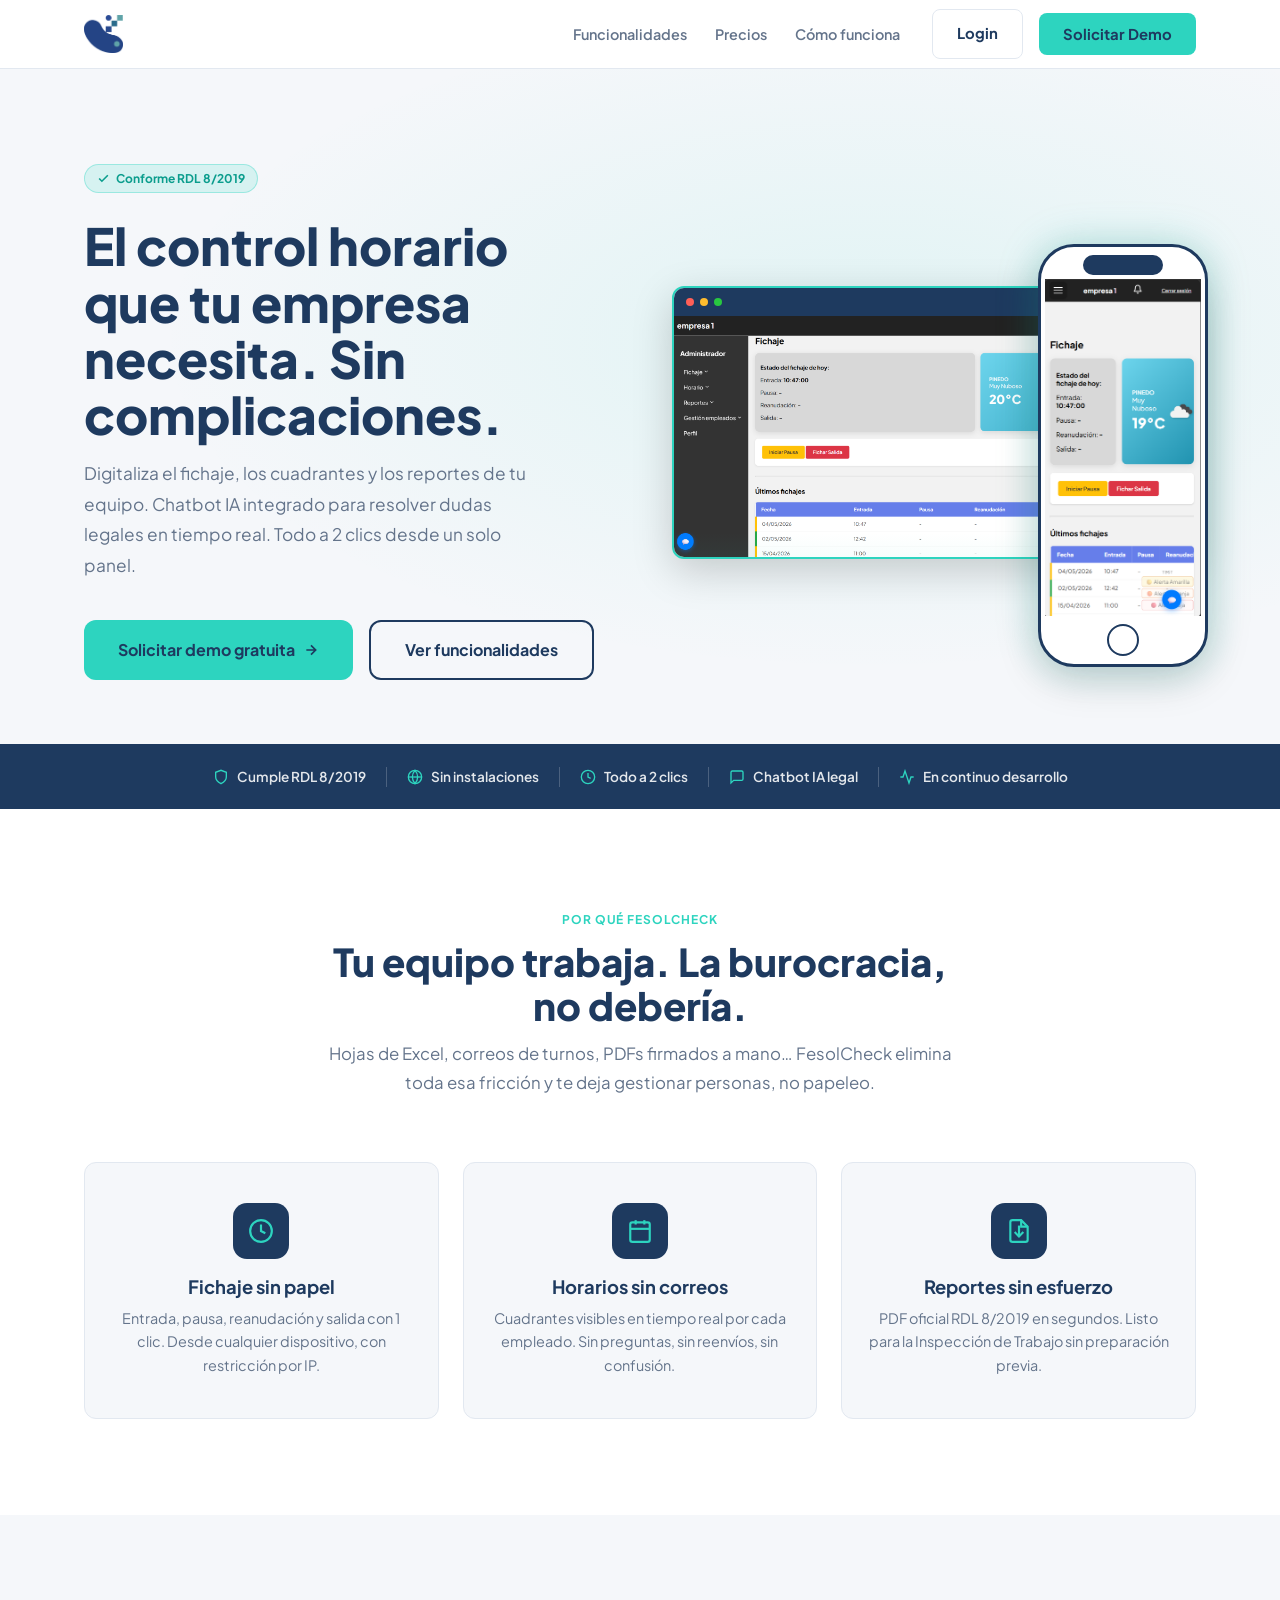
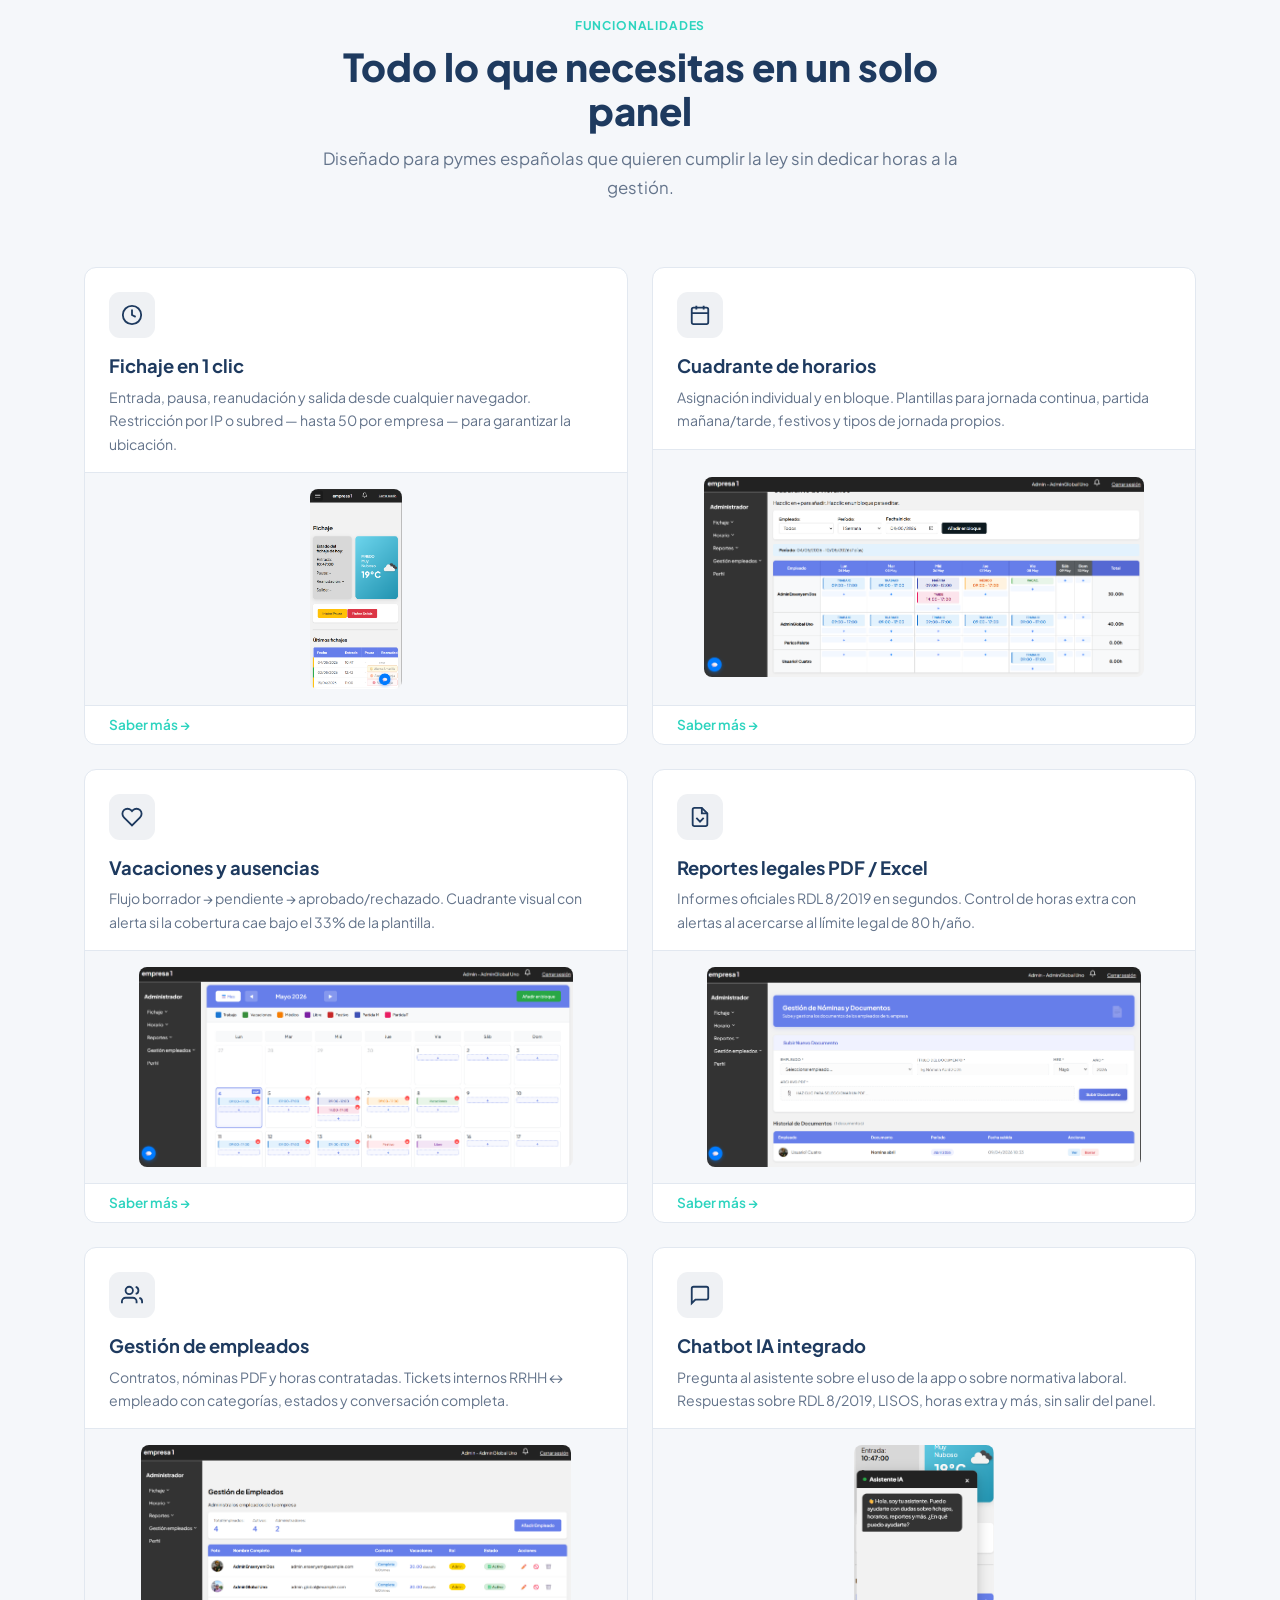
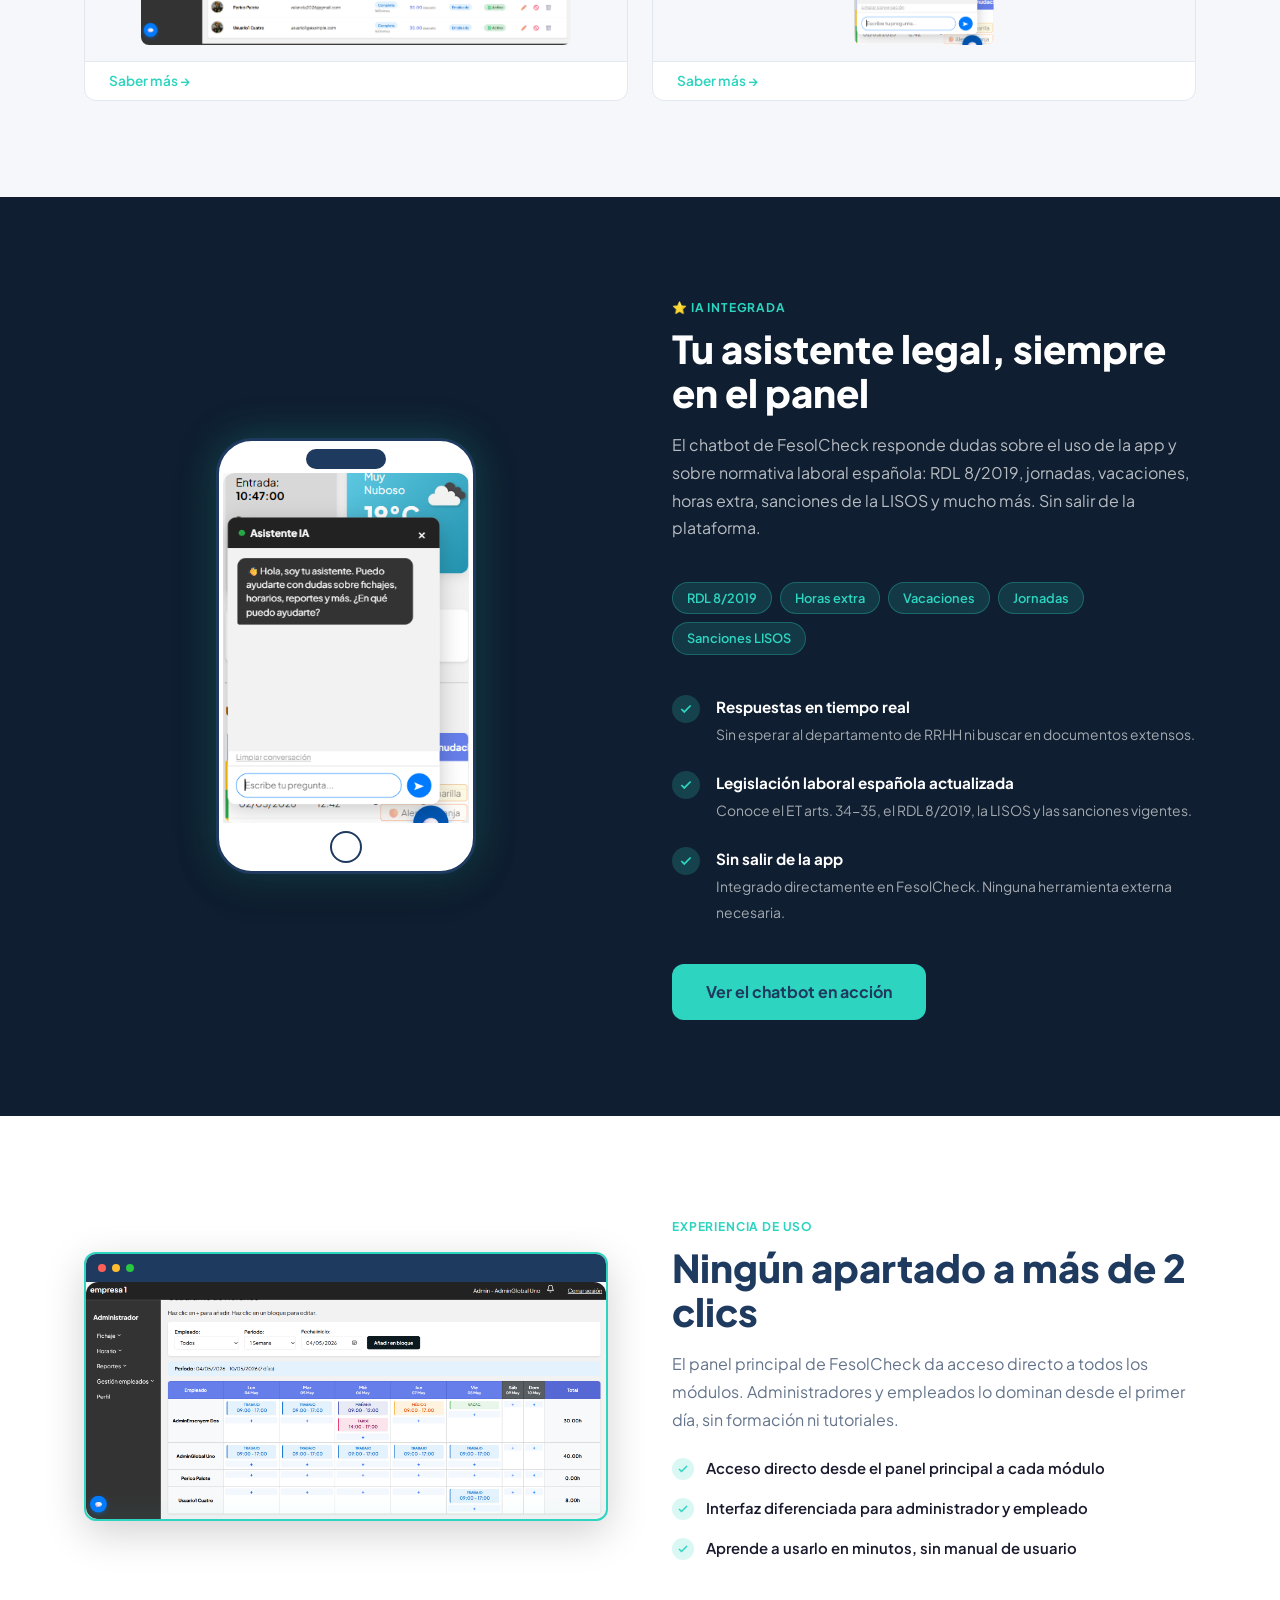
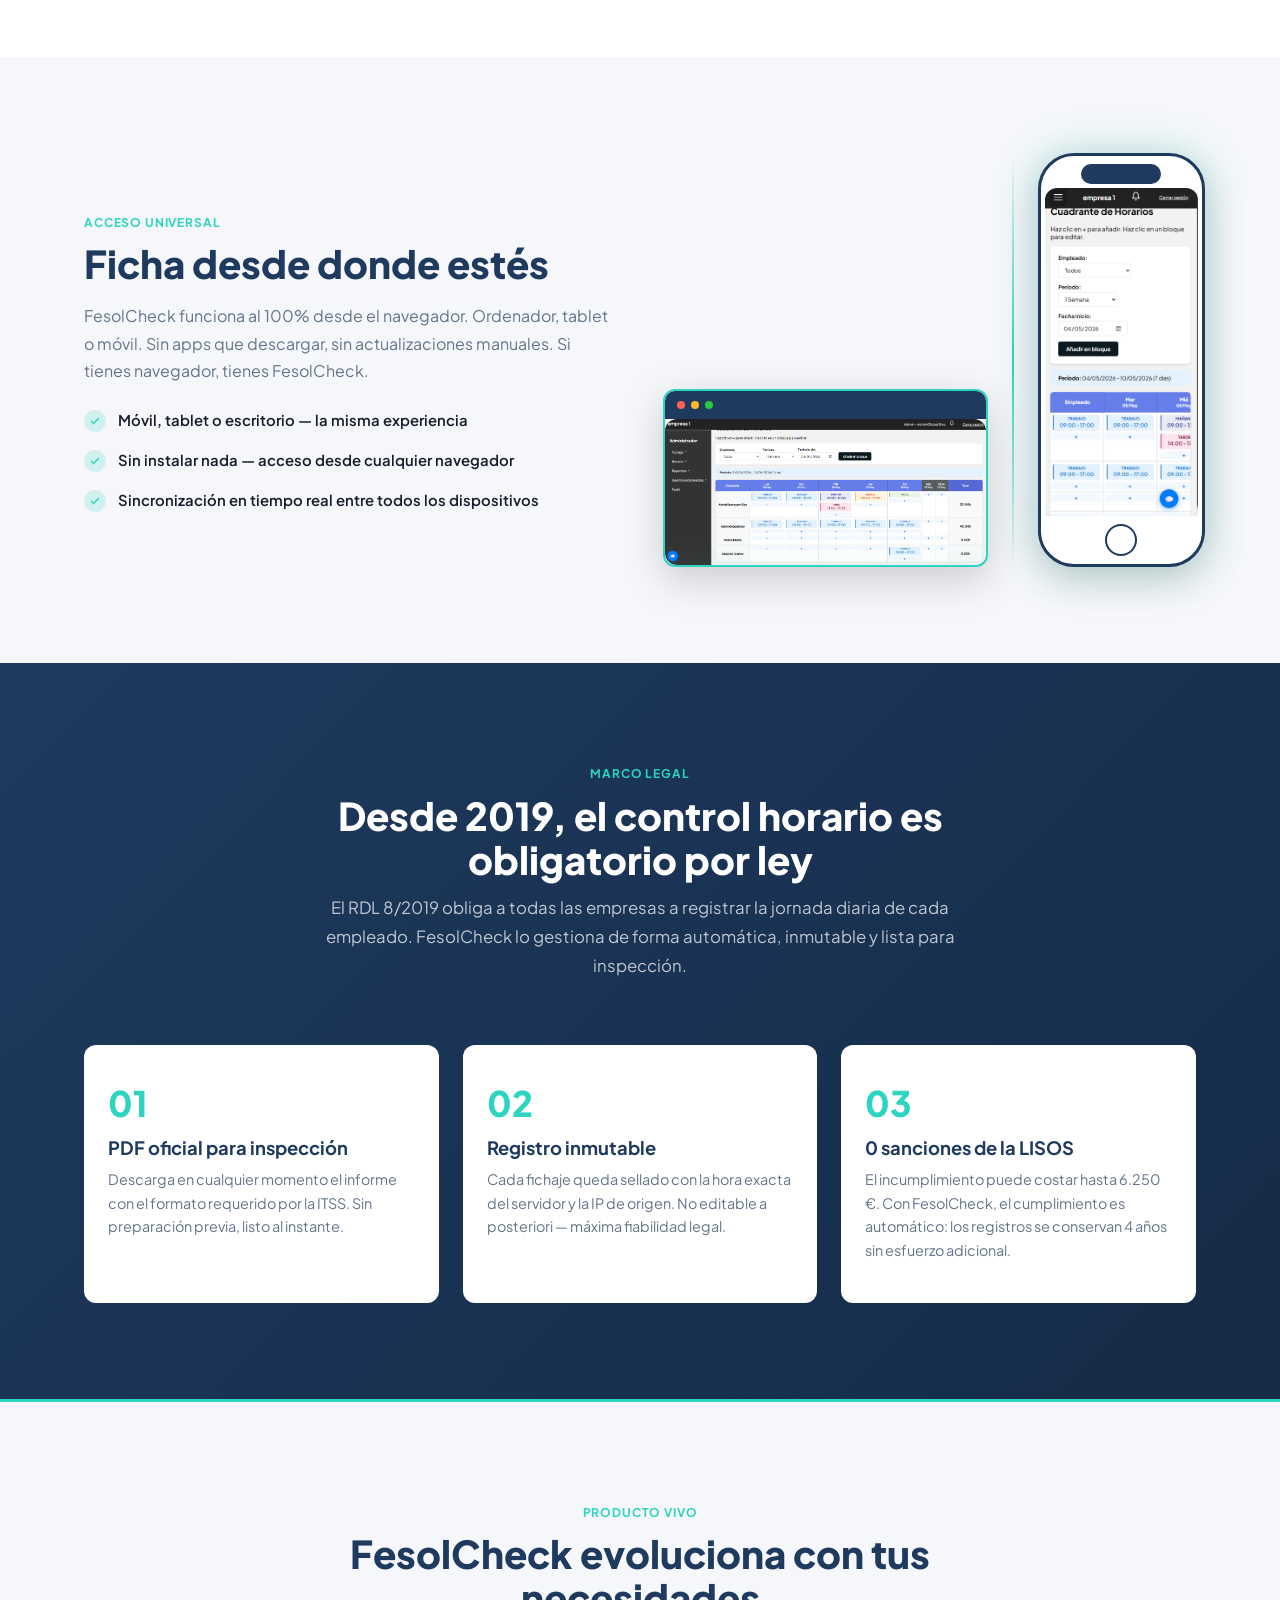
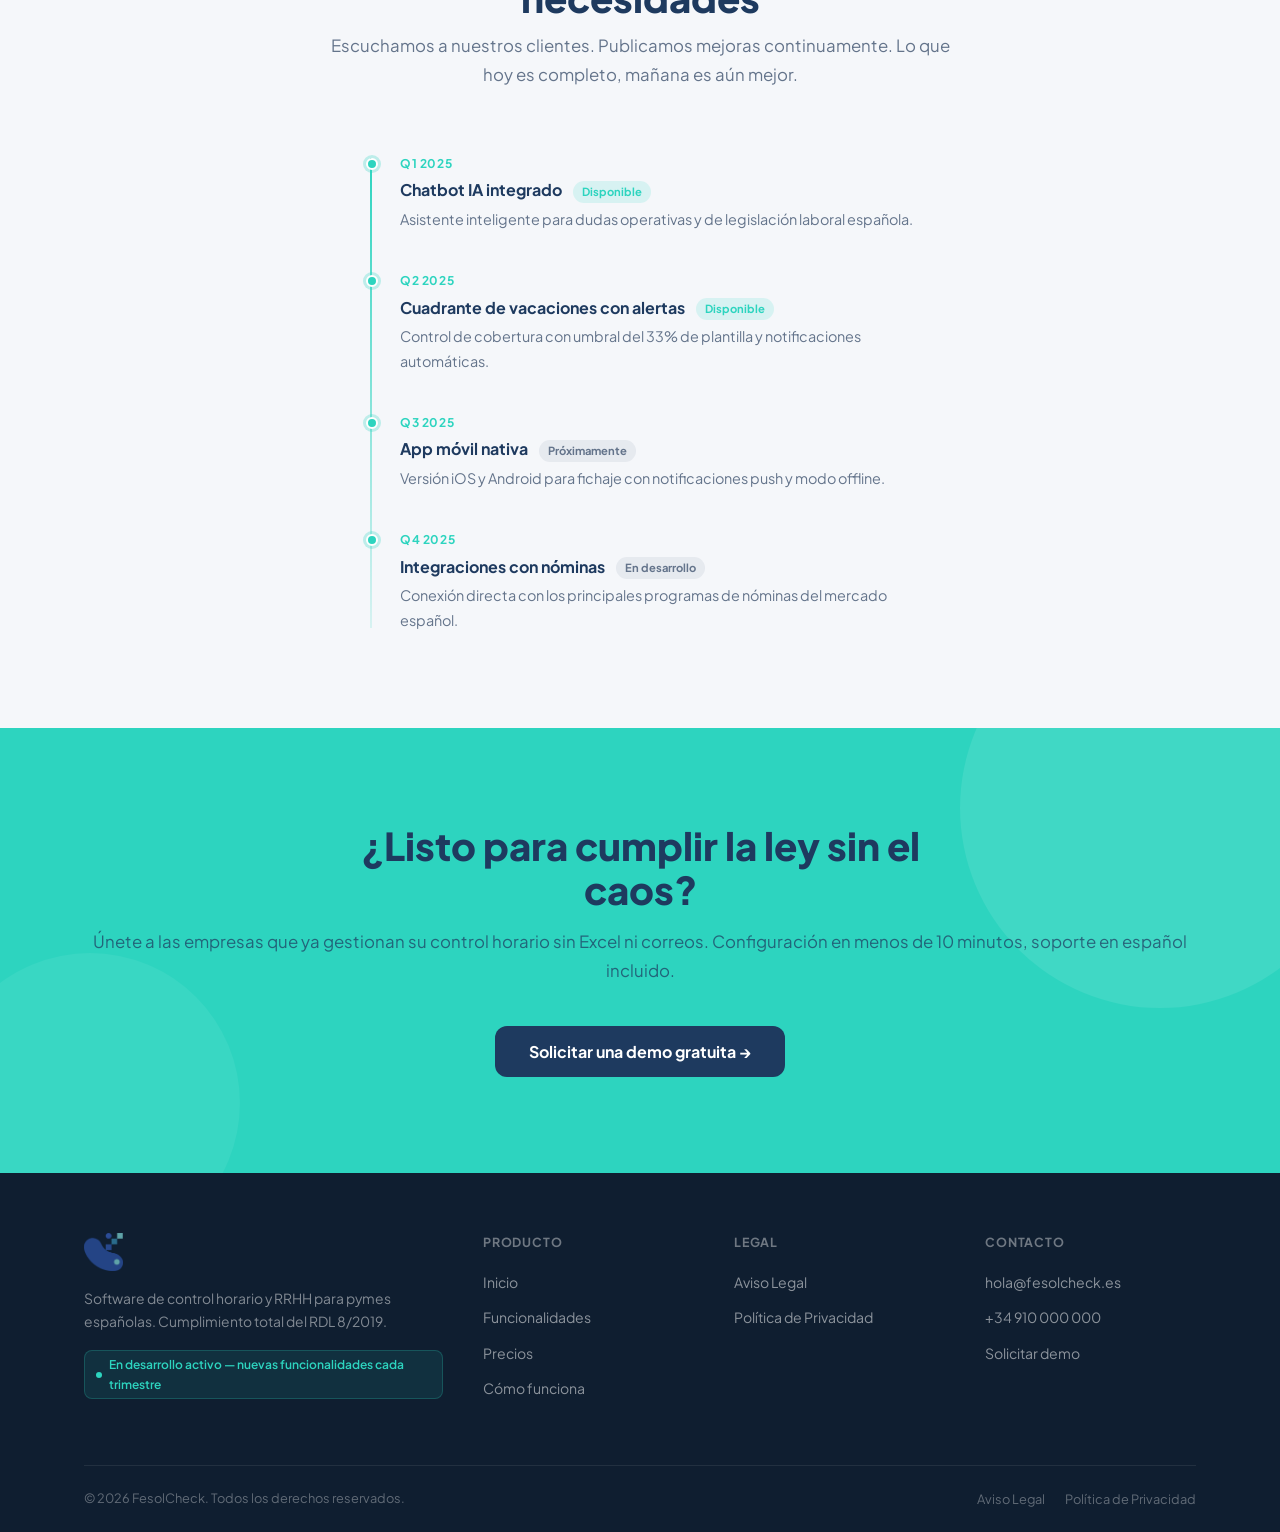
==== commit c3c2a154: "icono empresa / login" ====
--- a/index.html
+++ b/index.html
@@ -1,4 +1,4 @@
-<!DOCTYPE html>
+﻿<!DOCTYPE html>
 <html lang="es">
 <head>
   <meta charset="UTF-8">
@@ -7,768 +7,556 @@
   <meta name="description" content="Software de fichaje digital y control horario para pymes españolas. Cumple el RDL 8/2019. Chatbot IA integrado. Sin instalaciones.">
   <link rel="preconnect" href="https://fonts.googleapis.com">
   <link rel="preconnect" href="https://fonts.gstatic.com" crossorigin>
-  <link href="https://fonts.googleapis.com/css2?family=Plus+Jakarta+Sans:wght@400;600;700;800&display=swap" rel="stylesheet">
-  <style>
-    *, *::before, *::after { box-sizing: border-box; margin: 0; padding: 0; }
-    :root {
-      --primary: #1E3A5F;
-      --accent:  #2DD4BF;
-      --bg:      #F5F7FA;
-      --white:   #FFFFFF;
-      --text:    #1A1A2E;
-      --muted:   #5A6478;
-      --border:  #E2E8F0;
-      --shadow:    0 4px 24px rgba(30,58,95,.08);
-      --shadow-lg: 0 16px 56px rgba(30,58,95,.14);
-      --radius: 12px;
-      --font: 'Plus Jakarta Sans', system-ui, sans-serif;
-    }
-    html { scroll-behavior: smooth; }
-    body { font-family: var(--font); color: var(--text); background: var(--white); overflow-x: hidden; line-height: 1.6; }
-    img { max-width: 100%; display: block; }
-    h1, h2, h3 { font-weight: 800; line-height: 1.15; }
-    h1 { font-size: clamp(2rem, 5vw, 3.1rem); }
-    h2 { font-size: clamp(1.6rem, 3.5vw, 2.35rem); }
-    h3 { font-size: 1.1rem; font-weight: 700; }
-    .container { max-width: 1160px; margin: 0 auto; padding: 0 24px; }
-    .section { padding: 96px 0; }
-    .tag {
-      display: inline-block; font-size: .75rem; font-weight: 700;
-      text-transform: uppercase; letter-spacing: .07em; color: var(--accent); margin-bottom: 10px;
-    }
-
-    /* ── Buttons ── */
-    .btn {
-      display: inline-flex; align-items: center; gap: 8px;
-      padding: 12px 24px; border-radius: 8px; font-family: var(--font);
-      font-size: .93rem; font-weight: 700; text-decoration: none;
-      cursor: pointer; border: none; transition: filter .2s, transform .2s; white-space: nowrap;
-    }
-    .btn-accent  { background: var(--accent); color: var(--primary); }
-    .btn-accent:hover  { filter: brightness(.9); transform: translateY(-1px); }
-    .btn-outline { background: transparent; color: var(--primary); border: 2px solid var(--primary); }
-    .btn-outline:hover { background: var(--primary); color: var(--white); }
-    .btn-white   { background: var(--white); color: var(--primary); }
-    .btn-white:hover { filter: brightness(.95); }
-    .btn-lg { padding: 15px 34px; font-size: 1rem; border-radius: 10px; }
-
-    /* ── Scroll animations ── */
-    .fade { opacity: 0; transform: translateY(22px); transition: opacity .55s ease, transform .55s ease; }
-    .fade.in { opacity: 1; transform: translateY(0); }
-    .d1 { transition-delay: .1s; } .d2 { transition-delay: .2s; }
-    .d3 { transition-delay: .3s; } .d4 { transition-delay: .4s; }
-    .d5 { transition-delay: .5s; } .d6 { transition-delay: .6s; }
-
-    /* ── NAVBAR ── */
-    .navbar {
-      position: fixed; top: 0; left: 0; right: 0; z-index: 1000;
-      background: rgba(255,255,255,.96); backdrop-filter: blur(12px);
-      border-bottom: 1px solid var(--border); transition: box-shadow .3s;
-    }
-    .navbar.scrolled { box-shadow: var(--shadow); }
-    .navbar-inner {
-      display: flex; align-items: center; height: 68px; gap: 16px;
-    }
-    .logo { display: flex; align-items: center; gap: 9px; text-decoration: none; flex-shrink: 0; }
-    .logo-mark {
-      width: 34px; height: 34px; background: var(--primary);
-      border-radius: 8px; display: flex; align-items: center; justify-content: center;
-    }
-    .logo-name { font-size: 1.15rem; font-weight: 800; color: var(--primary); letter-spacing: -.02em; }
-    .logo-name em { color: var(--accent); font-style: normal; }
-    .nav-links {
-      display: flex; align-items: center; gap: 28px; list-style: none;
-      margin-left: auto; margin-right: 16px;
-    }
-    .nav-links a { text-decoration: none; font-size: .9rem; font-weight: 600; color: var(--muted); transition: color .2s; }
-    .nav-links a:hover { color: var(--primary); }
-    .hamburger { display: none; flex-direction: column; gap: 5px; cursor: pointer; background: none; border: none; padding: 4px; flex-shrink: 0; }
-    .hamburger span { width: 22px; height: 2px; background: var(--primary); border-radius: 2px; transition: all .3s; }
-    .mobile-nav {
-      display: none; position: absolute; top: 68px; left: 0; right: 0;
-      background: var(--white); border-bottom: 1px solid var(--border);
-      padding: 16px 24px; flex-direction: column;
-    }
-    .mobile-nav.open { display: flex; }
-    .mobile-nav a {
-      text-decoration: none; color: var(--text); font-weight: 600; font-size: .95rem;
-      padding: 13px 0; border-bottom: 1px solid var(--border);
-    }
-    .mobile-nav .btn { margin-top: 14px; justify-content: center; }
-
-    /* ── HERO ── */
-    .hero { padding: 136px 0 80px; background: var(--bg); position: relative; overflow: hidden; }
-    .hero::after {
-      content: ''; position: absolute; inset: 0; pointer-events: none;
-      background: radial-gradient(ellipse at 72% 50%, rgba(45,212,191,.09) 0%, transparent 62%);
-    }
-    .hero-grid { display: grid; grid-template-columns: 1fr 1fr; gap: 56px; align-items: center; position: relative; z-index: 1; }
-    .hero-badge {
-      display: inline-flex; align-items: center; gap: 7px;
-      background: rgba(45,212,191,.14); border: 1px solid rgba(45,212,191,.35);
-      color: #0B9D8D; font-size: .78rem; font-weight: 700;
-      padding: 5px 13px; border-radius: 20px; margin-bottom: 18px;
-    }
-    .hero h1 { color: var(--primary); margin-bottom: 18px; }
-    .hero-sub { font-size: 1.07rem; color: var(--muted); line-height: 1.78; margin-bottom: 32px; max-width: 470px; }
-    .hero-cta { display: flex; gap: 12px; flex-wrap: wrap; }
-    .hero-img img { border-radius: 14px; box-shadow: var(--shadow-lg); }
-
-    /* ── TRUST BAR ── */
-    .trust-bar { background: var(--primary); padding: 15px 0; }
-    .trust-items { display: flex; align-items: center; justify-content: center; gap: 0; flex-wrap: wrap; }
-    .trust-item {
-      display: flex; align-items: center; gap: 8px;
-      color: rgba(255,255,255,.88); font-size: .85rem; font-weight: 600;
-      padding: 6px 20px;
-    }
-    .trust-item svg { flex-shrink: 0; color: var(--accent); }
-    .trust-sep { width: 1px; height: 20px; background: rgba(255,255,255,.2); }
-
-    /* ── PROBLEM / SOLUTION ── */
-    .prob-sol { background: var(--white); }
-    .section-head { max-width: 640px; margin: 0 auto 52px; text-align: center; }
-    .section-head h2 { color: var(--primary); margin-bottom: 12px; }
-    .section-head p { color: var(--muted); font-size: 1.05rem; line-height: 1.72; }
-    .pillars { display: grid; grid-template-columns: repeat(3,1fr); gap: 24px; }
-    .pillar {
-      padding: 36px 28px; border-radius: var(--radius);
-      background: var(--bg); border: 1px solid var(--border);
-      text-align: center; transition: transform .3s, box-shadow .3s;
-    }
-    .pillar:hover { transform: translateY(-4px); box-shadow: var(--shadow); }
-    .pillar-icon {
-      width: 56px; height: 56px; border-radius: 14px; background: var(--primary);
-      display: flex; align-items: center; justify-content: center; margin: 0 auto 16px;
-    }
-    .pillar h3 { color: var(--primary); margin-bottom: 8px; }
-    .pillar p { font-size: .9rem; color: var(--muted); line-height: 1.65; }
-
-    /* ── FEATURES ── */
-    .features { background: var(--bg); }
-    .features-grid { display: grid; grid-template-columns: repeat(2,1fr); gap: 22px; }
-    .feat-card {
-      background: var(--white); border-radius: var(--radius);
-      border: 1px solid var(--border); overflow: hidden;
-      display: flex; flex-direction: column;
-      transition: transform .3s, box-shadow .3s;
-    }
-    .feat-card:hover { transform: translateY(-4px); box-shadow: var(--shadow-lg); }
-    .feat-body { padding: 26px 26px 14px; }
-    .feat-icon {
-      width: 46px; height: 46px; border-radius: 11px; background: rgba(30,58,95,.07);
-      display: flex; align-items: center; justify-content: center; margin-bottom: 13px;
-    }
-    .feat-icon svg { color: var(--primary); }
-    .feat-body h3 { color: var(--primary); margin-bottom: 7px; }
-    .feat-body p { font-size: .88rem; color: var(--muted); line-height: 1.65; }
-    .feat-img {
-      background: var(--bg); border-top: 1px solid var(--border);
-      padding: 16px; display: flex; align-items: center; justify-content: center;
-      min-height: 200px; flex: 1;
-    }
-    .feat-img img { border-radius: 8px; max-height: 220px; width: auto; max-width: 100%; object-fit: contain; }
-
-    /* ── NAVIGATION INTUITIVA ── */
-    .nav-intuit { background: var(--white); }
-    .two-col { display: grid; grid-template-columns: 1fr 1fr; gap: 72px; align-items: center; }
-    .two-col.reversed .col-img { order: -1; }
-    .col-content h2 { color: var(--primary); margin-bottom: 14px; }
-    .col-content .sub { color: var(--muted); font-size: 1rem; line-height: 1.73; margin-bottom: 28px; }
-    .col-img img { border-radius: var(--radius); box-shadow: var(--shadow-lg); }
-    .check-list { list-style: none; display: flex; flex-direction: column; gap: 14px; }
-    .check-list li { display: flex; align-items: flex-start; gap: 12px; font-size: .93rem; color: var(--text); font-weight: 600; }
-    .chk {
-      width: 22px; height: 22px; border-radius: 50%; background: rgba(45,212,191,.18);
-      display: flex; align-items: center; justify-content: center; flex-shrink: 0; margin-top: 1px;
-    }
-    .chk svg { color: var(--accent); }
-
-    /* ── CHATBOT IA ── */
-    .chatbot-section { background: var(--primary); }
-    .chatbot-section .two-col { gap: 64px; }
-    .chatbot-section .col-img img { box-shadow: 0 20px 60px rgba(0,0,0,.35); }
-    .chatbot-section .tag { color: var(--accent); }
-    .chatbot-section h2 { color: var(--white); margin-bottom: 14px; }
-    .chatbot-section .sub { color: rgba(255,255,255,.72); font-size: 1rem; line-height: 1.73; margin-bottom: 28px; }
-    .perk-list { list-style: none; display: flex; flex-direction: column; gap: 18px; }
-    .perk-list li { display: flex; align-items: flex-start; gap: 14px; }
-    .perk-dot { width: 8px; height: 8px; background: var(--accent); border-radius: 50%; flex-shrink: 0; margin-top: 6px; }
-    .perk-list li div strong { display: block; font-size: .95rem; color: var(--white); margin-bottom: 2px; }
-    .perk-list li div span { font-size: .87rem; color: rgba(255,255,255,.65); line-height: 1.55; }
-
-    /* ── NORMATIVA ── */
-    .normativa { background: var(--bg); }
-    .norm-grid { display: grid; grid-template-columns: repeat(3,1fr); gap: 22px; }
-    .norm-card {
-      background: var(--white); border-radius: var(--radius);
-      border: 1px solid var(--border); padding: 32px 28px;
-    }
-    .norm-num { font-size: 2.2rem; font-weight: 800; color: var(--accent); line-height: 1; margin-bottom: 12px; }
-    .norm-card h3 { color: var(--primary); margin-bottom: 8px; }
-    .norm-card p { font-size: .9rem; color: var(--muted); line-height: 1.65; }
-
-    /* ── MULTI-DEVICE ── */
-    .multi-device { background: var(--white); }
-    .multi-imgs {
-      display: flex; align-items: flex-end; justify-content: center; gap: 16px; position: relative;
-    }
-    .multi-imgs .img-desk { width: 68%; border-radius: var(--radius); box-shadow: var(--shadow-lg); }
-    .multi-imgs .img-mob  { width: 28%; border-radius: 10px; box-shadow: var(--shadow-lg); margin-bottom: 20px; }
-
-    /* ── GROWING ── */
-    .growing { background: var(--bg); }
-    .growing-inner { max-width: 680px; margin: 0 auto; text-align: center; }
-    .growing-inner h2 { color: var(--primary); margin-bottom: 14px; }
-    .growing-inner p { color: var(--muted); font-size: 1.03rem; line-height: 1.76; margin-bottom: 28px; }
-    .grow-badges { display: flex; justify-content: center; gap: 10px; flex-wrap: wrap; margin-bottom: 32px; }
-    .gbadge {
-      display: flex; align-items: center; gap: 7px; padding: 7px 14px;
-      border-radius: 20px; background: var(--white); border: 1px solid var(--border);
-      font-size: .8rem; font-weight: 600; color: var(--primary);
-    }
-    .gbadge-dot { width: 7px; height: 7px; border-radius: 50%; background: var(--accent); flex-shrink: 0; }
-
-    /* ── CTA FINAL ── */
-    .cta-final {
-      background: var(--primary); padding: 100px 0; text-align: center;
-      position: relative; overflow: hidden;
-    }
-    .cta-final::before {
-      content: ''; position: absolute; width: 480px; height: 480px;
-      border-radius: 50%; background: rgba(45,212,191,.07);
-      top: -140px; right: -120px; pointer-events: none;
-    }
-    .cta-final::after {
-      content: ''; position: absolute; width: 340px; height: 340px;
-      border-radius: 50%; background: rgba(45,212,191,.05);
-      bottom: -100px; left: -80px; pointer-events: none;
-    }
-    .cta-inner { position: relative; z-index: 1; }
-    .cta-final h2 { color: var(--white); margin-bottom: 14px; max-width: 560px; margin-left: auto; margin-right: auto; }
-    .cta-final p { color: rgba(255,255,255,.68); font-size: 1.05rem; margin-bottom: 36px; }
-
-    /* ── FOOTER ── */
-    .footer { background: #0C1825; padding: 60px 0 0; }
-    .footer-top { display: grid; grid-template-columns: 1.7fr 1fr 1fr 1fr; gap: 40px; padding-bottom: 48px; }
-    .footer-logo .logo-name { color: var(--white); }
-    .footer-desc { font-size: .87rem; color: rgba(255,255,255,.48); line-height: 1.7; margin-top: 13px; }
-    .footer-live {
-      display: inline-flex; align-items: center; gap: 7px; margin-top: 13px;
-      font-size: .75rem; font-weight: 600; color: var(--accent);
-      background: rgba(45,212,191,.1); border: 1px solid rgba(45,212,191,.2);
-      padding: 4px 11px; border-radius: 6px;
-    }
-    .live-dot { width: 6px; height: 6px; border-radius: 50%; background: var(--accent); flex-shrink: 0; }
-    .footer-col h4 {
-      font-size: .8rem; font-weight: 700; text-transform: uppercase;
-      letter-spacing: .07em; color: rgba(255,255,255,.45); margin-bottom: 14px;
-    }
-    .footer-col ul { list-style: none; display: flex; flex-direction: column; gap: 10px; }
-    .footer-col ul a { text-decoration: none; font-size: .88rem; color: rgba(255,255,255,.52); transition: color .2s; }
-    .footer-col ul a:hover { color: var(--accent); }
-    .footer-bottom {
-      border-top: 1px solid rgba(255,255,255,.08); padding: 22px 0;
-      display: flex; justify-content: space-between; align-items: center;
-      flex-wrap: wrap; gap: 10px;
-    }
-    .footer-bottom p { font-size: .8rem; color: rgba(255,255,255,.36); }
-    .footer-legal { display: flex; gap: 20px; }
-    .footer-legal a { font-size: .8rem; color: rgba(255,255,255,.36); text-decoration: none; transition: color .2s; }
-    .footer-legal a:hover { color: rgba(255,255,255,.65); }
-
-    /* ── RESPONSIVE ── */
-    @media (max-width: 1024px) {
-      .hero-grid, .two-col, .two-col.reversed { grid-template-columns: 1fr; gap: 40px; }
-      .two-col.reversed .col-img { order: 0; }
-      .hero-img { max-width: 580px; margin: 0 auto; }
-      .col-img { max-width: 580px; margin: 0 auto; }
-      .footer-top { grid-template-columns: 1fr 1fr; gap: 32px; }
-    }
-    @media (max-width: 768px) {
-      .section { padding: 64px 0; }
-      .nav-links { display: none; }
-      .navbar-inner > .btn-accent { display: none; }
-      .hamburger { display: flex; }
-      .hero { padding: 100px 0 56px; }
-      .hero-sub { max-width: 100%; }
-      .pillars { grid-template-columns: 1fr; }
-      .features-grid { grid-template-columns: 1fr; }
-      .norm-grid { grid-template-columns: 1fr; }
-      .trust-items { justify-content: flex-start; padding: 0 16px; flex-direction: column; align-items: flex-start; gap: 4px; }
-      .trust-sep { display: none; }
-      .footer-top { grid-template-columns: 1fr; gap: 28px; }
-      .footer-bottom { flex-direction: column; align-items: flex-start; }
-      .multi-imgs { flex-direction: column; align-items: center; gap: 12px; }
-      .multi-imgs .img-desk, .multi-imgs .img-mob { width: 100%; margin-bottom: 0; }
-    }
-    @media (max-width: 480px) {
-      .hero-cta { flex-direction: column; }
-      .cta-final p { display: none; }
-    }
-  </style>
+  <link href="https://fonts.googleapis.com/css2?family=Plus+Jakarta+Sans:wght@400;500;600;700;800&display=swap" rel="stylesheet">
+  <link rel="stylesheet" href="fesolcheck-web/css/variables.css">
+  <link rel="stylesheet" href="fesolcheck-web/css/base.css">
+  <link rel="stylesheet" href="fesolcheck-web/css/layout.css">
+  <link rel="stylesheet" href="fesolcheck-web/css/components.css">
+  <link rel="stylesheet" href="fesolcheck-web/css/modal.css">
+  <link rel="stylesheet" href="fesolcheck-web/css/hero.css">
+  <link rel="stylesheet" href="fesolcheck-web/css/sections.css">
+  <link rel="stylesheet" href="fesolcheck-web/css/responsive.css">
 </head>
 <body>
 
-<!-- ━━━ 1. NAVBAR ━━━ -->
+<!-- ━━━━━━ NAVBAR ━━━━━━ -->
 <nav class="navbar" id="navbar">
   <div class="container">
     <div class="navbar-inner">
-      <a href="#inicio" class="logo">
-        <div class="logo-mark">
-          <svg width="20" height="20" viewBox="0 0 20 20" fill="none">
-            <path d="M10 2L3 6v4c0 3.866 3.13 7.52 7 8.5 3.87-.98 7-4.634 7-8.5V6L10 2z" fill="#2DD4BF"/>
-            <path d="M7 10l2 2 4-4" stroke="#1E3A5F" stroke-width="1.5" stroke-linecap="round" stroke-linejoin="round"/>
-          </svg>
-        </div>
-        <span class="logo-name">Fesol<em>Check</em></span>
+      <a href="index.html" class="logo">
+        <img class="logo-img" src="img/fesol.png" alt="FesolCheck">
       </a>
       <ul class="nav-links">
-        <li><a href="#funcionalidades">Funcionalidades</a></li>
-        <li><a href="#precios">Precios</a></li>
-        <li><a href="#blog">Blog</a></li>
+        <li><a href="fesolcheck-web/funcionalidades.html">Funcionalidades</a></li>
+        <li><a href="fesolcheck-web/precios.html">Precios</a></li>
+        <li><a href="fesolcheck-web/funcionamiento.html">Cómo funciona</a></li>
       </ul>
-      <a href="#demo" class="btn btn-accent">Solicitar Demo</a>
-      <button class="hamburger" id="hamburger" aria-label="Menú">
+      <a href="https://fesolcheck.ricardorm.es" class="btn btn-login nav-login" target="_blank" rel="noopener noreferrer">Login</a>
+      <button class="btn btn-accent nav-cta" onclick="tryOpenModal()">Solicitar Demo</button>
+      <button class="hamburger" id="hamburger" aria-label="Menú" aria-expanded="false">
         <span></span><span></span><span></span>
       </button>
     </div>
   </div>
-  <div class="mobile-nav" id="mobileNav">
-    <a href="#funcionalidades">Funcionalidades</a>
-    <a href="#precios">Precios</a>
-    <a href="#blog">Blog</a>
-    <a href="#demo" class="btn btn-accent">Solicitar Demo</a>
+  <div class="mobile-menu" id="mobile-menu">
+    <a href="fesolcheck-web/funcionalidades.html">Funcionalidades</a>
+    <a href="fesolcheck-web/precios.html">Precios</a>
+    <a href="fesolcheck-web/funcionamiento.html">Cómo funciona</a>
+    <a href="https://fesolcheck.ricardorm.es" class="btn btn-login" target="_blank" rel="noopener noreferrer">Login</a>
+    <button class="btn btn-accent" onclick="tryOpenModal()">Solicitar Demo</button>
   </div>
 </nav>
 
-<!-- ━━━ 2. HERO ━━━ -->
+<!-- ━━━━━━ 2 · HERO ━━━━━━ -->
 <section class="hero" id="inicio">
   <div class="container hero-grid">
-    <div class="fade">
-      <div class="hero-badge">
-        <svg width="13" height="13" viewBox="0 0 24 24" fill="none" stroke="#2DD4BF" stroke-width="3"><polyline points="20 6 9 17 4 12"/></svg>
+    <div class="hero-content fade-up">
+      <div class="hero-badge badge badge-accent">
+        <svg width="13" height="13" viewBox="0 0 24 24" fill="none" stroke="currentColor" stroke-width="3"><polyline points="20 6 9 17 4 12"/></svg>
         Conforme RDL 8/2019
       </div>
-      <h1>El control horario que tu empresa necesita, sin complicaciones</h1>
-      <p class="hero-sub">Digitaliza el fichaje, los cuadrantes y los reportes legales de tu equipo. Con asistente IA integrado que resuelve dudas sobre la app y sobre normativa laboral española, en tiempo real.</p>
+      <h1>El control horario que tu empresa necesita. Sin complicaciones.</h1>
+      <p class="hero-sub">Digitaliza el fichaje, los cuadrantes y los reportes de tu equipo. Chatbot IA integrado para resolver dudas legales en tiempo real. Todo a 2 clics desde un solo panel.</p>
       <div class="hero-cta">
-        <a href="#demo" class="btn btn-accent btn-lg">
-          <svg width="16" height="16" viewBox="0 0 24 24" fill="none" stroke="currentColor" stroke-width="2.5"><path d="M5 3l14 9-14 9V3z"/></svg>
-          Pruébalo gratis
-        </a>
-        <a href="#funcionalidades" class="btn btn-outline btn-lg">Ver funcionalidades</a>
-      </div>
-    </div>
-    <div class="hero-img fade d2">
-      <img src="img/fichaje_escritorio.png" alt="Panel de fichaje FesolCheck en escritorio">
-    </div>
-  </div>
-</section>
-
-<!-- ━━━ 3. TRUST BAR ━━━ -->
+        <button class="btn btn-accent btn-lg" onclick="openModal()">
+          Solicitar demo gratuita
+          <svg width="16" height="16" viewBox="0 0 24 24" fill="none" stroke="currentColor" stroke-width="2.5"><path d="M5 12h14M12 5l7 7-7 7"/></svg>
+        </button>
+        <a href="fesolcheck-web/funcionalidades.html" class="btn btn-outline btn-lg">Ver funcionalidades</a>
+      </div>
+    </div>
+    <div class="hero-visual">
+      <div class="mockup-desktop hero-desktop fade-right">
+        <div class="mockup-bar"><span></span><span></span><span></span></div>
+        <div class="mockup-screen">
+          <img src="img/fichaje_escritorio.png" alt="Panel de fichaje FesolCheck en escritorio">
+        </div>
+      </div>
+      <div class="mockup-mobile hero-mobile">
+        <div class="mockup-notch"></div>
+        <div class="mockup-screen">
+          <img src="img/fichaje_movil.png" alt="FesolCheck desde el móvil">
+        </div>
+        <div class="mockup-home"></div>
+      </div>
+    </div>
+  </div>
+</section>
+
+<!-- ━━━━━━ 3 · TRUST BAR ━━━━━━ -->
 <div class="trust-bar">
   <div class="container">
-    <div class="trust-items">
+    <div class="trust-items stagger">
       <div class="trust-item">
-        <svg width="17" height="17" viewBox="0 0 24 24" fill="none" stroke="currentColor" stroke-width="2"><path d="M12 22s8-4 8-10V5l-8-3-8 3v7c0 6 8 10 8 10z"/></svg>
+        <svg width="16" height="16" viewBox="0 0 24 24" fill="none" stroke="currentColor" stroke-width="2"><path d="M12 22s8-4 8-10V5l-8-3-8 3v7c0 6 8 10 8 10z"/></svg>
         Cumple RDL 8/2019
       </div>
       <div class="trust-sep"></div>
       <div class="trust-item">
-        <svg width="17" height="17" viewBox="0 0 24 24" fill="none" stroke="currentColor" stroke-width="2"><circle cx="12" cy="12" r="10"/><line x1="2" y1="12" x2="22" y2="12"/><path d="M12 2a15.3 15.3 0 0 1 4 10 15.3 15.3 0 0 1-4 10 15.3 15.3 0 0 1-4-10A15.3 15.3 0 0 1 12 2z"/></svg>
+        <svg width="16" height="16" viewBox="0 0 24 24" fill="none" stroke="currentColor" stroke-width="2"><circle cx="12" cy="12" r="10"/><line x1="2" y1="12" x2="22" y2="12"/><path d="M12 2a15.3 15.3 0 0 1 4 10 15.3 15.3 0 0 1-4 10 15.3 15.3 0 0 1-4-10 15.3 15.3 0 0 1 4-10z"/></svg>
         Sin instalaciones
       </div>
       <div class="trust-sep"></div>
       <div class="trust-item">
-        <svg width="17" height="17" viewBox="0 0 24 24" fill="none" stroke="currentColor" stroke-width="2"><path d="M21 15a2 2 0 0 1-2 2H7l-4 4V5a2 2 0 0 1 2-2h14a2 2 0 0 1 2 2z"/></svg>
-        Soporte en español
+        <svg width="16" height="16" viewBox="0 0 24 24" fill="none" stroke="currentColor" stroke-width="2"><circle cx="12" cy="12" r="10"/><polyline points="12 6 12 12 16 14"/></svg>
+        Todo a 2 clics
       </div>
       <div class="trust-sep"></div>
       <div class="trust-item">
-        <svg width="17" height="17" viewBox="0 0 24 24" fill="none" stroke="currentColor" stroke-width="2"><rect x="2" y="3" width="20" height="14" rx="2"/><line x1="8" y1="21" x2="16" y2="21"/><line x1="12" y1="17" x2="12" y2="21"/></svg>
-        Datos en servidores EU
+        <svg width="16" height="16" viewBox="0 0 24 24" fill="none" stroke="currentColor" stroke-width="2"><path d="M21 15a2 2 0 0 1-2 2H7l-4 4V5a2 2 0 0 1 2-2h14a2 2 0 0 1 2 2z"/></svg>
+        Chatbot IA legal
       </div>
       <div class="trust-sep"></div>
       <div class="trust-item">
-        <svg width="17" height="17" viewBox="0 0 24 24" fill="none" stroke="currentColor" stroke-width="2"><polyline points="22 12 18 12 15 21 9 3 6 12 2 12"/></svg>
-        En desarrollo activo
+        <svg width="16" height="16" viewBox="0 0 24 24" fill="none" stroke="currentColor" stroke-width="2"><polyline points="22 12 18 12 15 21 9 3 6 12 2 12"/></svg>
+        En continuo desarrollo
       </div>
     </div>
   </div>
 </div>
 
-<!-- ━━━ 4. PROBLEMA → SOLUCIÓN ━━━ -->
-<section class="section prob-sol">
-  <div class="container">
-    <div class="section-head fade">
+<!-- ━━━━━━ 4 · PROBLEMA → SOLUCIÓN ━━━━━━ -->
+<section class="section">
+  <div class="container">
+    <div class="section-head fade-up">
       <span class="tag">Por qué FesolCheck</span>
-      <h2>Gestionar equipos tiene fricción.<br>FesolCheck la elimina.</h2>
-      <p>Olvídate de las hojas de cálculo, los correos infinitos y los PDFs firmados a mano. Todo el control horario de tu empresa en un solo lugar.</p>
-    </div>
-    <div class="pillars">
-      <div class="pillar fade d1">
+      <h2>Tu equipo trabaja. La burocracia, no debería.</h2>
+      <p>Hojas de Excel, correos de turnos, PDFs firmados a mano… FesolCheck elimina toda esa fricción y te deja gestionar personas, no papeleo.</p>
+    </div>
+    <div class="pillars stagger">
+      <div class="pillar">
         <div class="pillar-icon">
           <svg width="26" height="26" viewBox="0 0 24 24" fill="none" stroke="#2DD4BF" stroke-width="2"><circle cx="12" cy="12" r="10"/><polyline points="12 6 12 12 16 14"/></svg>
         </div>
         <h3>Fichaje sin papel</h3>
-        <p>Entrada, pausa, reanudación y salida con 1 clic desde cualquier dispositivo. Sin formularios, sin hojas de firmas, sin dudas.</p>
-      </div>
-      <div class="pillar fade d2">
+        <p>Entrada, pausa, reanudación y salida con 1 clic. Desde cualquier dispositivo, con restricción por IP.</p>
+      </div>
+      <div class="pillar">
         <div class="pillar-icon">
           <svg width="26" height="26" viewBox="0 0 24 24" fill="none" stroke="#2DD4BF" stroke-width="2"><rect x="3" y="4" width="18" height="18" rx="2"/><line x1="16" y1="2" x2="16" y2="6"/><line x1="8" y1="2" x2="8" y2="6"/><line x1="3" y1="10" x2="21" y2="10"/></svg>
         </div>
         <h3>Horarios sin correos</h3>
-        <p>Crea y asigna cuadrantes en bloque o individualmente. Cada empleado ve su jornada en tiempo real, sin tener que preguntar.</p>
-      </div>
-      <div class="pillar fade d3">
+        <p>Cuadrantes visibles en tiempo real por cada empleado. Sin preguntas, sin reenvíos, sin confusión.</p>
+      </div>
+      <div class="pillar">
         <div class="pillar-icon">
           <svg width="26" height="26" viewBox="0 0 24 24" fill="none" stroke="#2DD4BF" stroke-width="2"><path d="M14 2H6a2 2 0 0 0-2 2v16a2 2 0 0 0 2 2h12a2 2 0 0 0 2-2V8z"/><polyline points="14 2 14 8 20 8"/><polyline points="16 13 12 17 8 13"/><line x1="12" y1="17" x2="12" y2="7"/></svg>
         </div>
         <h3>Reportes sin esfuerzo</h3>
-        <p>PDF oficial RDL 8/2019 generado en segundos. Siempre listo para una inspección de trabajo, sin preparación previa.</p>
-      </div>
-    </div>
-  </div>
-</section>
-
-<!-- ━━━ 5. FUNCIONALIDADES ━━━ -->
-<section class="section features" id="funcionalidades">
-  <div class="container">
-    <div class="section-head fade">
+        <p>PDF oficial RDL 8/2019 en segundos. Listo para la Inspección de Trabajo sin preparación previa.</p>
+      </div>
+    </div>
+  </div>
+</section>
+
+<!-- ━━━━━━ 5 · FUNCIONALIDADES ━━━━━━ -->
+<section class="section" id="funcionalidades" style="background:var(--c-bg);">
+  <div class="container">
+    <div class="section-head fade-up">
       <span class="tag">Funcionalidades</span>
       <h2>Todo lo que necesitas en un solo panel</h2>
-      <p>Diseñado para pymes españolas. Sin complejidad innecesaria, sin funciones que nunca usarás.</p>
+      <p>Diseñado para pymes españolas que quieren cumplir la ley sin dedicar horas a la gestión.</p>
     </div>
     <div class="features-grid">
 
-      <div class="feat-card fade d1">
+      <div class="feat-card fade-up">
         <div class="feat-body">
           <div class="feat-icon">
             <svg width="22" height="22" viewBox="0 0 24 24" fill="none" stroke="currentColor" stroke-width="2"><circle cx="12" cy="12" r="10"/><polyline points="12 6 12 12 16 14"/></svg>
           </div>
           <h3>Fichaje en 1 clic</h3>
-          <p>Entrada, pausa, reanudación y salida desde cualquier navegador. Restricción de fichaje por IP o subred — hasta 50 por empresa — para garantizar la ubicación.</p>
-        </div>
-        <div class="feat-img">
-          <img src="img/fichaje_movil.png" alt="Fichaje desde móvil en FesolCheck">
-        </div>
-      </div>
-
-      <div class="feat-card fade d2">
+          <p>Entrada, pausa, reanudación y salida desde cualquier navegador. Restricción por IP o subred — hasta 50 por empresa — para garantizar la ubicación.</p>
+        </div>
+        <div class="feat-thumb">
+          <img src="img/fichaje_movil.png" alt="Fichaje desde móvil">
+        </div>
+        <a href="fesolcheck-web/funcionalidades.html#fichaje" class="feat-link">Saber más →</a>
+      </div>
+
+      <div class="feat-card fade-up">
         <div class="feat-body">
           <div class="feat-icon">
             <svg width="22" height="22" viewBox="0 0 24 24" fill="none" stroke="currentColor" stroke-width="2"><rect x="3" y="4" width="18" height="18" rx="2"/><line x1="16" y1="2" x2="16" y2="6"/><line x1="8" y1="2" x2="8" y2="6"/><line x1="3" y1="10" x2="21" y2="10"/></svg>
           </div>
           <h3>Cuadrante de horarios</h3>
-          <p>Asignación individual y en bloque de turnos. Plantillas personalizadas para jornada continua, partida mañana/tarde, festivos y tipos propios.</p>
-        </div>
-        <div class="feat-img">
-          <img src="img/cuadrante_escritorio.png" alt="Cuadrante de horarios en FesolCheck">
-        </div>
-      </div>
-
-      <div class="feat-card fade d3">
+          <p>Asignación individual y en bloque. Plantillas para jornada continua, partida mañana/tarde, festivos y tipos de jornada propios.</p>
+        </div>
+        <div class="feat-thumb">
+          <img src="img/cuadrante_escritorio.png" alt="Cuadrante de horarios">
+        </div>
+        <a href="fesolcheck-web/funcionalidades.html#cuadrante" class="feat-link">Saber más →</a>
+      </div>
+
+      <div class="feat-card fade-up">
         <div class="feat-body">
           <div class="feat-icon">
             <svg width="22" height="22" viewBox="0 0 24 24" fill="none" stroke="currentColor" stroke-width="2"><path d="M20.84 4.61a5.5 5.5 0 0 0-7.78 0L12 5.67l-1.06-1.06a5.5 5.5 0 0 0-7.78 7.78l1.06 1.06L12 21.23l7.78-7.78 1.06-1.06a5.5 5.5 0 0 0 0-7.78z"/></svg>
           </div>
           <h3>Vacaciones y ausencias</h3>
-          <p>Flujo completo borrador → pendiente → aprobado/rechazado. Cuadrante visual con alerta automática si la cobertura cae por debajo del 33% de la plantilla.</p>
-        </div>
-        <div class="feat-img">
-          <img src="img/calendario_escritorio.png" alt="Gestión de vacaciones en FesolCheck">
-        </div>
-      </div>
-
-      <div class="feat-card fade d4">
+          <p>Flujo borrador → pendiente → aprobado/rechazado. Cuadrante visual con alerta si la cobertura cae bajo el 33% de la plantilla.</p>
+        </div>
+        <div class="feat-thumb">
+          <img src="img/calendario_escritorio.png" alt="Gestión de vacaciones">
+        </div>
+        <a href="fesolcheck-web/funcionalidades.html#vacaciones" class="feat-link">Saber más →</a>
+      </div>
+
+      <div class="feat-card fade-up">
         <div class="feat-body">
           <div class="feat-icon">
-            <svg width="22" height="22" viewBox="0 0 24 24" fill="none" stroke="currentColor" stroke-width="2"><path d="M14 2H6a2 2 0 0 0-2 2v16a2 2 0 0 0 2 2h12a2 2 0 0 0 2-2V8z"/><polyline points="14 2 14 8 20 8"/><polyline points="16 13 12 17 8 13"/><line x1="12" y1="17" x2="12" y2="7"/></svg>
+            <svg width="22" height="22" viewBox="0 0 24 24" fill="none" stroke="currentColor" stroke-width="2"><path d="M14 2H6a2 2 0 0 0-2 2v16a2 2 0 0 0 2 2h12a2 2 0 0 0 2-2V8z"/><polyline points="14 2 14 8 20 8"/><polyline points="16 13 12 17 8 13"/></svg>
           </div>
           <h3>Reportes legales PDF / Excel</h3>
-          <p>Informes oficiales RDL 8/2019 y exportación Excel en segundos. Control de horas extra con alertas al acercarse al límite legal de 80 h/año.</p>
-        </div>
-        <div class="feat-img">
-          <img src="img/gestor_nominas_documeto_escritorio.png" alt="Reportes y nóminas en FesolCheck">
-        </div>
-      </div>
-
-      <div class="feat-card fade d5">
+          <p>Informes oficiales RDL 8/2019 en segundos. Control de horas extra con alertas al acercarse al límite legal de 80 h/año.</p>
+        </div>
+        <div class="feat-thumb">
+          <img src="img/gestor_nominas_documeto_escritorio.png" alt="Reportes y nóminas">
+        </div>
+        <a href="fesolcheck-web/funcionalidades.html#reportes" class="feat-link">Saber más →</a>
+      </div>
+
+      <div class="feat-card fade-up">
         <div class="feat-body">
           <div class="feat-icon">
             <svg width="22" height="22" viewBox="0 0 24 24" fill="none" stroke="currentColor" stroke-width="2"><path d="M17 21v-2a4 4 0 0 0-4-4H5a4 4 0 0 0-4 4v2"/><circle cx="9" cy="7" r="4"/><path d="M23 21v-2a4 4 0 0 0-3-3.87"/><path d="M16 3.13a4 4 0 0 1 0 7.75"/></svg>
           </div>
           <h3>Gestión de empleados</h3>
-          <p>Contratos, nóminas PDF y horas contratadas. Sistema de tickets RRHH ↔ empleado con categorías, estados y hilo de conversación completo.</p>
-        </div>
-        <div class="feat-img">
-          <img src="img/gestion_empleados.png" alt="Gestión de empleados en FesolCheck">
-        </div>
-      </div>
-
-      <div class="feat-card fade d6">
+          <p>Contratos, nóminas PDF y horas contratadas. Tickets internos RRHH ↔ empleado con categorías, estados y conversación completa.</p>
+        </div>
+        <div class="feat-thumb">
+          <img src="img/gestion_empleados.png" alt="Gestión de empleados">
+        </div>
+        <a href="fesolcheck-web/funcionalidades.html#empleados" class="feat-link">Saber más →</a>
+      </div>
+
+      <div class="feat-card fade-up">
         <div class="feat-body">
           <div class="feat-icon">
             <svg width="22" height="22" viewBox="0 0 24 24" fill="none" stroke="currentColor" stroke-width="2"><path d="M21 15a2 2 0 0 1-2 2H7l-4 4V5a2 2 0 0 1 2-2h14a2 2 0 0 1 2 2z"/></svg>
           </div>
           <h3>Chatbot IA integrado</h3>
-          <p>Pregunta al asistente sobre el uso de la app o sobre legislación laboral española. Respuestas instantáneas sobre RDL 8/2019, ET, sanciones y más, sin salir del panel.</p>
-        </div>
-        <div class="feat-img">
+          <p>Pregunta al asistente sobre el uso de la app o sobre normativa laboral. Respuestas sobre RDL 8/2019, LISOS, horas extra y más, sin salir del panel.</p>
+        </div>
+        <div class="feat-thumb">
           <img src="img/asistente_ia.png" alt="Asistente IA de FesolCheck">
         </div>
-      </div>
-
-    </div>
-  </div>
-</section>
-
-<!-- ━━━ 6. NAVEGACIÓN INTUITIVA ━━━ -->
-<section class="section nav-intuit">
+        <a href="fesolcheck-web/funcionalidades.html#chatbot-ia" class="feat-link">Saber más →</a>
+      </div>
+
+    </div>
+  </div>
+</section>
+
+<!-- ━━━━━━ 6 · CHATBOT IA DESTACADO ━━━━━━ -->
+<section class="section section-dark">
   <div class="container two-col">
-    <div class="col-content fade">
+    <div class="col-img fade-left">
+      <div class="mockup-mobile" style="width:260px; margin:0 auto;">
+        <div class="mockup-notch"></div>
+        <div class="mockup-screen">
+          <img src="img/asistente_ia.png" alt="Chatbot IA de FesolCheck">
+        </div>
+        <div class="mockup-home"></div>
+      </div>
+    </div>
+    <div class="col-content fade-right">
+      <span class="tag">⭐ IA integrada</span>
+      <h2>Tu asistente legal, siempre en el panel</h2>
+      <p class="sub">El chatbot de FesolCheck responde dudas sobre el uso de la app y sobre normativa laboral española: RDL 8/2019, jornadas, vacaciones, horas extra, sanciones de la LISOS y mucho más. Sin salir de la plataforma.</p>
+      <div class="ia-pills">
+        <span class="pill">RDL 8/2019</span>
+        <span class="pill">Horas extra</span>
+        <span class="pill">Vacaciones</span>
+        <span class="pill">Jornadas</span>
+        <span class="pill">Sanciones LISOS</span>
+      </div>
+      <ul class="perk-list">
+        <li class="perk-item">
+          <div class="perk-icon"><svg width="14" height="14" viewBox="0 0 24 24" fill="none" stroke="currentColor" stroke-width="3"><polyline points="20 6 9 17 4 12"/></svg></div>
+          <div><strong>Respuestas en tiempo real</strong><span>Sin esperar al departamento de RRHH ni buscar en documentos extensos.</span></div>
+        </li>
+        <li class="perk-item">
+          <div class="perk-icon"><svg width="14" height="14" viewBox="0 0 24 24" fill="none" stroke="currentColor" stroke-width="3"><polyline points="20 6 9 17 4 12"/></svg></div>
+          <div><strong>Legislación laboral española actualizada</strong><span>Conoce el ET arts. 34-35, el RDL 8/2019, la LISOS y las sanciones vigentes.</span></div>
+        </li>
+        <li class="perk-item">
+          <div class="perk-icon"><svg width="14" height="14" viewBox="0 0 24 24" fill="none" stroke="currentColor" stroke-width="3"><polyline points="20 6 9 17 4 12"/></svg></div>
+          <div><strong>Sin salir de la app</strong><span>Integrado directamente en FesolCheck. Ninguna herramienta externa necesaria.</span></div>
+        </li>
+      </ul>
+      <div style="margin-top:var(--sp-xl);">
+        <a href="fesolcheck-web/funcionalidades.html#chatbot-ia" class="btn btn-accent btn-lg">Ver el chatbot en acción</a>
+      </div>
+    </div>
+  </div>
+</section>
+
+<!-- ━━━━━━ 7 · NAVEGACIÓN INTUITIVA ━━━━━━ -->
+<section class="section">
+  <div class="container two-col reversed">
+    <div class="col-img fade-right">
+      <div class="mockup-desktop">
+        <div class="mockup-bar"><span></span><span></span><span></span></div>
+        <div class="mockup-screen">
+          <img src="img/cuadrante_escritorio.png" alt="Panel principal FesolCheck">
+        </div>
+      </div>
+    </div>
+    <div class="col-content fade-left">
       <span class="tag">Experiencia de uso</span>
-      <h2>Todo a 2 clics. Sin laberintos, sin formación previa.</h2>
-      <p class="sub">Ningún apartado está a más de dos clics desde el panel principal. Cualquier usuario — administrador o empleado — domina FesolCheck desde el primer día sin necesidad de tutoriales.</p>
+      <h2>Ningún apartado a más de 2 clics</h2>
+      <p class="sub">El panel principal de FesolCheck da acceso directo a todos los módulos. Administradores y empleados lo dominan desde el primer día, sin formación ni tutoriales.</p>
       <ul class="check-list">
         <li>
-          <div class="chk"><svg width="12" height="12" viewBox="0 0 24 24" fill="none" stroke="currentColor" stroke-width="3"><polyline points="20 6 9 17 4 12"/></svg></div>
-          Acceso directo a cada módulo desde el menú principal
+          <div class="check-icon"><svg width="12" height="12" viewBox="0 0 24 24" fill="none" stroke="currentColor" stroke-width="3"><polyline points="20 6 9 17 4 12"/></svg></div>
+          Acceso directo desde el panel principal a cada módulo
         </li>
         <li>
-          <div class="chk"><svg width="12" height="12" viewBox="0 0 24 24" fill="none" stroke="currentColor" stroke-width="3"><polyline points="20 6 9 17 4 12"/></svg></div>
+          <div class="check-icon"><svg width="12" height="12" viewBox="0 0 24 24" fill="none" stroke="currentColor" stroke-width="3"><polyline points="20 6 9 17 4 12"/></svg></div>
           Interfaz diferenciada para administrador y empleado
         </li>
         <li>
-          <div class="chk"><svg width="12" height="12" viewBox="0 0 24 24" fill="none" stroke="currentColor" stroke-width="3"><polyline points="20 6 9 17 4 12"/></svg></div>
+          <div class="check-icon"><svg width="12" height="12" viewBox="0 0 24 24" fill="none" stroke="currentColor" stroke-width="3"><polyline points="20 6 9 17 4 12"/></svg></div>
           Aprende a usarlo en minutos, sin manual de usuario
         </li>
       </ul>
     </div>
-    <div class="col-img fade d2">
-      <img src="img/Creador_plantillas_jornada.png" alt="Creador de plantillas de jornada en FesolCheck">
-    </div>
-  </div>
-</section>
-
-<!-- ━━━ 7. CHATBOT IA DESTACADO ━━━ -->
-<section class="section chatbot-section">
-  <div class="container two-col reversed">
-    <div class="col-img fade">
-      <img src="img/asistente_ia.png" alt="Chatbot IA de FesolCheck">
-    </div>
-    <div class="col-content fade d2">
-      <span class="tag">⭐ IA integrada</span>
-      <h2>Tu asistente legal y operativo, siempre disponible</h2>
-      <p class="sub">El chatbot de FesolCheck responde dudas sobre el uso de la app y sobre normativa laboral española: RDL 8/2019, jornadas, vacaciones, horas extra, sanciones de la LISOS y mucho más.</p>
-      <ul class="perk-list">
+  </div>
+</section>
+
+<!-- ━━━━━━ 8 · MULTI-DISPOSITIVO ━━━━━━ -->
+<section class="section" style="background:var(--c-bg);">
+  <div class="container two-col">
+    <div class="col-content fade-left">
+      <span class="tag">Acceso universal</span>
+      <h2>Ficha desde donde estés</h2>
+      <p class="sub">FesolCheck funciona al 100% desde el navegador. Ordenador, tablet o móvil. Sin apps que descargar, sin actualizaciones manuales. Si tienes navegador, tienes FesolCheck.</p>
+      <ul class="check-list">
         <li>
-          <div class="perk-dot"></div>
-          <div>
-            <strong>Respuestas en tiempo real</strong>
-            <span>Sin esperar al departamento de RRHH ni buscar en documentos. La respuesta está a un mensaje de distancia.</span>
-          </div>
+          <div class="check-icon"><svg width="12" height="12" viewBox="0 0 24 24" fill="none" stroke="currentColor" stroke-width="3"><polyline points="20 6 9 17 4 12"/></svg></div>
+          Móvil, tablet o escritorio — la misma experiencia
         </li>
         <li>
-          <div class="perk-dot"></div>
-          <div>
-            <strong>Contexto legal actualizado</strong>
-            <span>Conoce la legislación laboral española vigente: ET arts. 34-35, RDL 8/2019, LISOS y sanciones por incumplimiento.</span>
-          </div>
+          <div class="check-icon"><svg width="12" height="12" viewBox="0 0 24 24" fill="none" stroke="currentColor" stroke-width="3"><polyline points="20 6 9 17 4 12"/></svg></div>
+          Sin instalar nada — acceso desde cualquier navegador
         </li>
         <li>
-          <div class="perk-dot"></div>
-          <div>
-            <strong>Sin salir del panel</strong>
-            <span>Integrado directamente en FesolCheck. No requiere ninguna app externa ni cambio de herramienta.</span>
-          </div>
+          <div class="check-icon"><svg width="12" height="12" viewBox="0 0 24 24" fill="none" stroke="currentColor" stroke-width="3"><polyline points="20 6 9 17 4 12"/></svg></div>
+          Sincronización en tiempo real entre todos los dispositivos
         </li>
       </ul>
     </div>
-  </div>
-</section>
-
-<!-- ━━━ 8. NORMATIVA ━━━ -->
-<section class="section normativa">
-  <div class="container">
-    <div class="section-head fade">
+    <div class="col-img fade-right">
+      <div class="multi-device-visual">
+        <div class="mockup-desktop">
+          <div class="mockup-bar"><span></span><span></span><span></span></div>
+          <div class="mockup-screen">
+            <img src="img/cuadrante_escritorio.png" alt="FesolCheck en escritorio">
+          </div>
+        </div>
+        <div class="multi-divider"></div>
+        <div class="mockup-mobile">
+          <div class="mockup-notch"></div>
+          <div class="mockup-screen">
+            <img src="img/cuadrante_movil.png" alt="FesolCheck en móvil">
+          </div>
+          <div class="mockup-home"></div>
+        </div>
+      </div>
+    </div>
+  </div>
+</section>
+
+<!-- ━━━━━━ 9 · NORMATIVA ━━━━━━ -->
+<section class="section section-gradient">
+  <div class="container">
+    <div class="section-head fade-up">
       <span class="tag">Marco legal</span>
       <h2>Desde 2019, el control horario es obligatorio por ley</h2>
-      <p>El RDL 8/2019 obliga a todas las empresas a registrar la jornada diaria de cada empleado. FesolCheck lo gestiona de forma automática e inmutable, sin esfuerzo adicional.</p>
-    </div>
-    <div class="norm-grid">
-      <div class="norm-card fade d1">
+      <p>El RDL 8/2019 obliga a todas las empresas a registrar la jornada diaria de cada empleado. FesolCheck lo gestiona de forma automática, inmutable y lista para inspección.</p>
+    </div>
+    <div class="norm-cards stagger">
+      <div class="norm-card">
         <div class="norm-num">01</div>
-        <h3>PDF oficial listo para inspección</h3>
-        <p>Descarga en cualquier momento el informe con el formato requerido por la Inspección de Trabajo y Seguridad Social. Sin preparación previa.</p>
-      </div>
-      <div class="norm-card fade d2">
+        <h3>PDF oficial para inspección</h3>
+        <p>Descarga en cualquier momento el informe con el formato requerido por la ITSS. Sin preparación previa, listo al instante.</p>
+      </div>
+      <div class="norm-card">
         <div class="norm-num">02</div>
-        <h3>Registro inmutable y con trazabilidad</h3>
-        <p>Cada fichaje queda sellado con la hora exacta del servidor, la IP de origen y los datos del empleado. No editable a posteriori: máxima fiabilidad legal.</p>
-      </div>
-      <div class="norm-card fade d3">
+        <h3>Registro inmutable</h3>
+        <p>Cada fichaje queda sellado con la hora exacta del servidor y la IP de origen. No editable a posteriori — máxima fiabilidad legal.</p>
+      </div>
+      <div class="norm-card">
         <div class="norm-num">03</div>
-        <h3>Cumplimiento sin esfuerzo extra</h3>
-        <p>El sistema genera y conserva los registros automáticamente durante los 4 años que exige la ley. Tú solo gestionas a tu equipo; la normativa se cumple sola.</p>
-      </div>
-    </div>
-  </div>
-</section>
-
-<!-- ━━━ 9. MULTI-DISPOSITIVO ━━━ -->
-<section class="section multi-device">
-  <div class="container two-col">
-    <div class="col-content fade">
-      <span class="tag">Acceso universal</span>
-      <h2>Ficha desde donde estés, sin instalar nada</h2>
-      <p class="sub">FesolCheck funciona completamente desde el navegador — ordenador, tablet o móvil. Sin apps que descargar, sin actualizaciones manuales, sin dependencias de sistema operativo. Si tienes un navegador, tienes FesolCheck.</p>
-      <ul class="check-list" style="margin-top:8px;">
-        <li>
-          <div class="chk"><svg width="12" height="12" viewBox="0 0 24 24" fill="none" stroke="currentColor" stroke-width="3"><polyline points="20 6 9 17 4 12"/></svg></div>
-          Compatible con Chrome, Firefox, Safari y Edge
-        </li>
-        <li>
-          <div class="chk"><svg width="12" height="12" viewBox="0 0 24 24" fill="none" stroke="currentColor" stroke-width="3"><polyline points="20 6 9 17 4 12"/></svg></div>
-          Interfaz adaptada a pantallas táctiles y escritorio
-        </li>
-        <li>
-          <div class="chk"><svg width="12" height="12" viewBox="0 0 24 24" fill="none" stroke="currentColor" stroke-width="3"><polyline points="20 6 9 17 4 12"/></svg></div>
-          Instalable como quiosco en recepción o planta
-        </li>
-      </ul>
-    </div>
-    <div class="col-img fade d2">
-      <div class="multi-imgs">
-        <img src="img/cuadrante_escritorio.png" class="img-desk" alt="FesolCheck en escritorio">
-        <img src="img/fichaje_movil.png" class="img-mob" alt="FesolCheck en móvil">
-      </div>
-    </div>
-  </div>
-</section>
-
-<!-- ━━━ 10. EN CONTINUO CRECIMIENTO ━━━ -->
-<section class="section growing">
-  <div class="container">
-    <div class="growing-inner fade">
+        <h3>0 sanciones de la LISOS</h3>
+        <p>El incumplimiento puede costar hasta 6.250 €. Con FesolCheck, el cumplimiento es automático: los registros se conservan 4 años sin esfuerzo adicional.</p>
+      </div>
+    </div>
+  </div>
+</section>
+
+<!-- ━━━━━━ 10 · EN CONTINUO CRECIMIENTO ━━━━━━ -->
+<section class="section" style="background:var(--c-bg); border-top:3px solid var(--c-accent);">
+  <div class="container">
+    <div class="section-head fade-up">
       <span class="tag">Producto vivo</span>
-      <h2>FesolCheck evoluciona con tu empresa</h2>
-      <p>Publicamos mejoras y nuevas funcionalidades de forma continua, escuchando las necesidades reales de nuestros clientes. Lo que hoy es completo, mañana es aún mejor.</p>
-      <div class="grow-badges">
-        <div class="gbadge"><div class="gbadge-dot"></div>Nuevas funciones cada mes</div>
-        <div class="gbadge"><div class="gbadge-dot"></div>Escuchamos a nuestros clientes</div>
-        <div class="gbadge"><div class="gbadge-dot"></div>Sin coste de actualización</div>
-      </div>
-      <a href="#demo" class="btn btn-accent btn-lg">Únete y crece con nosotros</a>
-    </div>
-  </div>
-</section>
-
-<!-- ━━━ 11. CTA FINAL ━━━ -->
+      <h2>FesolCheck evoluciona con tus necesidades</h2>
+      <p>Escuchamos a nuestros clientes. Publicamos mejoras continuamente. Lo que hoy es completo, mañana es aún mejor.</p>
+    </div>
+    <div class="timeline-outer fade-up">
+      <div class="timeline-wrap">
+        <div class="timeline-item">
+          <div class="timeline-dot"></div>
+          <div class="timeline-date">Q1 2025</div>
+          <h4>Chatbot IA integrado <span class="ti-badge ti-done">Disponible</span></h4>
+          <p>Asistente inteligente para dudas operativas y de legislación laboral española.</p>
+        </div>
+        <div class="timeline-item">
+          <div class="timeline-dot"></div>
+          <div class="timeline-date">Q2 2025</div>
+          <h4>Cuadrante de vacaciones con alertas <span class="ti-badge ti-done">Disponible</span></h4>
+          <p>Control de cobertura con umbral del 33% de plantilla y notificaciones automáticas.</p>
+        </div>
+        <div class="timeline-item">
+          <div class="timeline-dot"></div>
+          <div class="timeline-date">Q3 2025</div>
+          <h4>App móvil nativa <span class="ti-badge ti-soon">Próximamente</span></h4>
+          <p>Versión iOS y Android para fichaje con notificaciones push y modo offline.</p>
+        </div>
+        <div class="timeline-item">
+          <div class="timeline-dot"></div>
+          <div class="timeline-date">Q4 2025</div>
+          <h4>Integraciones con nóminas <span class="ti-badge ti-soon">En desarrollo</span></h4>
+          <p>Conexión directa con los principales programas de nóminas del mercado español.</p>
+        </div>
+      </div>
+    </div>
+  </div>
+</section>
+
+<!-- ━━━━━━ 11 · CTA FINAL ━━━━━━ -->
 <section class="cta-final" id="demo">
   <div class="container">
-    <div class="cta-inner fade">
-      <h2>¿Listo para digitalizar tu control horario?</h2>
-      <p>Únete a las empresas que ya cumplen la normativa sin esfuerzo. Configuración en menos de 10 minutos, soporte en español incluido.</p>
-      <a href="#" class="btn btn-accent btn-lg">
-        <svg width="17" height="17" viewBox="0 0 24 24" fill="none" stroke="currentColor" stroke-width="2.5"><path d="M5 3l14 9-14 9V3z"/></svg>
-        Solicitar una demo gratuita
-      </a>
-    </div>
-  </div>
-</section>
-
-<!-- ━━━ 12. FOOTER ━━━ -->
+    <div class="cta-final-inner fade-up">
+      <h2>¿Listo para cumplir la ley sin el caos?</h2>
+      <p>Únete a las empresas que ya gestionan su control horario sin Excel ni correos. Configuración en menos de 10 minutos, soporte en español incluido.</p>
+      <button class="btn btn-dark btn-lg" onclick="openModal()">
+        Solicitar una demo gratuita →
+      </button>
+    </div>
+  </div>
+</section>
+
+<!-- ━━━━━━ FOOTER ━━━━━━ -->
 <footer class="footer">
   <div class="container">
     <div class="footer-top">
       <div>
-        <a href="#inicio" class="logo footer-logo">
-          <div class="logo-mark">
-            <svg width="20" height="20" viewBox="0 0 20 20" fill="none">
-              <path d="M10 2L3 6v4c0 3.866 3.13 7.52 7 8.5 3.87-.98 7-4.634 7-8.5V6L10 2z" fill="#2DD4BF"/>
-              <path d="M7 10l2 2 4-4" stroke="#1E3A5F" stroke-width="1.5" stroke-linecap="round" stroke-linejoin="round"/>
-            </svg>
-          </div>
-          <span class="logo-name">Fesol<em>Check</em></span>
+        <a href="index.html" class="logo footer-logo">
+          <img class="logo-img" src="img/fesol.png" alt="FesolCheck">
         </a>
         <p class="footer-desc">Software de control horario y RRHH para pymes españolas. Cumplimiento total del RDL 8/2019.</p>
-        <div class="footer-live">
-          <div class="live-dot"></div>
-          En desarrollo activo — nuevas funcionalidades próximamente
-        </div>
+        <div class="footer-live"><div class="live-dot"></div>En desarrollo activo — nuevas funcionalidades cada trimestre</div>
       </div>
       <div class="footer-col">
         <h4>Producto</h4>
         <ul>
-          <li><a href="#">Funcionalidades</a></li>
-          <li><a href="#">Precios</a></li>
-          <li><a href="#">Integraciones</a></li>
-          <li><a href="#">Actualizaciones</a></li>
-          <li><a href="#">Seguridad</a></li>
+          <li><a href="index.html">Inicio</a></li>
+          <li><a href="fesolcheck-web/funcionalidades.html">Funcionalidades</a></li>
+          <li><a href="fesolcheck-web/precios.html">Precios</a></li>
+          <li><a href="fesolcheck-web/funcionamiento.html">Cómo funciona</a></li>
         </ul>
       </div>
       <div class="footer-col">
-        <h4>Empresa</h4>
+        <h4>Legal</h4>
         <ul>
-          <li><a href="#">Acerca de</a></li>
-          <li><a href="#">Blog</a></li>
-          <li><a href="#">Contacto</a></li>
-          <li><a href="#">Afiliados</a></li>
-          <li><a href="#">Trabaja con nosotros</a></li>
+          <li><a href="fesolcheck-web/aviso-legal.html">Aviso Legal</a></li>
+          <li><a href="fesolcheck-web/privacidad.html">Política de Privacidad</a></li>
         </ul>
       </div>
       <div class="footer-col">
-        <h4>Soporte</h4>
+        <h4>Contacto</h4>
         <ul>
-          <li><a href="#">Centro de ayuda</a></li>
-          <li><a href="#">Documentación</a></li>
-          <li><a href="#">Estado del servicio</a></li>
-          <li><a href="#">Solicitar demo</a></li>
-          <li><a href="#">Atención al cliente</a></li>
+          <li><a href="mailto:hola@fesolcheck.es">hola@fesolcheck.es</a></li>
+          <li><a href="tel:+34910000000">+34 910 000 000</a></li>
+          <li><a href="index.html" onclick="event.preventDefault();tryOpenModal();">Solicitar demo</a></li>
         </ul>
       </div>
     </div>
     <div class="footer-bottom">
       <p>© 2026 FesolCheck. Todos los derechos reservados.</p>
       <div class="footer-legal">
-        <a href="#">Aviso legal</a>
-        <a href="#">Política de privacidad</a>
-        <a href="#">Política de cookies</a>
-        <a href="#">Condiciones de uso</a>
+        <a href="fesolcheck-web/aviso-legal.html">Aviso Legal</a>
+        <a href="fesolcheck-web/privacidad.html">Política de Privacidad</a>
       </div>
     </div>
   </div>
 </footer>
 
-<script>
-  const navbar = document.getElementById('navbar');
-  window.addEventListener('scroll', () => {
-    navbar.classList.toggle('scrolled', window.scrollY > 20);
-  }, { passive: true });
-
-  const hamburger = document.getElementById('hamburger');
-  const mobileNav = document.getElementById('mobileNav');
-  hamburger.addEventListener('click', () => mobileNav.classList.toggle('open'));
-  mobileNav.querySelectorAll('a').forEach(a => {
-    a.addEventListener('click', () => mobileNav.classList.remove('open'));
-  });
-
-  const fades = document.querySelectorAll('.fade');
-  const io = new IntersectionObserver((entries) => {
-    entries.forEach(e => {
-      if (e.isIntersecting) { e.target.classList.add('in'); io.unobserve(e.target); }
-    });
-  }, { threshold: 0.1, rootMargin: '0px 0px -32px 0px' });
-  fades.forEach(el => io.observe(el));
-
-  document.querySelectorAll('a[href^="#"]').forEach(a => {
-    a.addEventListener('click', function(e) {
-      const t = document.querySelector(this.getAttribute('href'));
-      if (t) { e.preventDefault(); t.scrollIntoView({ behavior: 'smooth', block: 'start' }); }
-    });
-  });
-</script>
+<!-- ━━━━━━ MODAL DE CONTACTO ━━━━━━ -->
+<div id="modal-contacto" class="modal-overlay" role="dialog" aria-modal="true" aria-labelledby="modal-title">
+  <div class="modal-card">
+    <button class="modal-close" aria-label="Cerrar">✕</button>
+    <div class="modal-header">
+      <span class="modal-badge">Demo gratuita</span>
+      <h2 id="modal-title">Empieza con FesolCheck hoy</h2>
+      <p>Sin tarjeta de crédito. Sin instalaciones. Te contactamos en 24 h.</p>
+    </div>
+    <form id="form-contacto" novalidate>
+      <div class="form-row">
+        <div class="form-group">
+          <label for="fc-nombre">Nombre *</label>
+          <input id="fc-nombre" name="nombre" type="text" required placeholder="Tu nombre">
+        </div>
+        <div class="form-group">
+          <label for="fc-empresa">Empresa *</label>
+          <input id="fc-empresa" name="empresa" type="text" required placeholder="Nombre de tu empresa">
+        </div>
+      </div>
+      <div class="form-row">
+        <div class="form-group">
+          <label for="fc-email">Email corporativo *</label>
+          <input id="fc-email" name="email" type="email" required placeholder="tu@empresa.com">
+        </div>
+        <div class="form-group">
+          <label for="fc-telefono">Teléfono</label>
+          <input id="fc-telefono" name="telefono" type="tel" placeholder="+34 600 000 000">
+        </div>
+      </div>
+      <div class="form-group">
+        <label for="fc-empleados">Número de empleados *</label>
+        <select id="fc-empleados" name="num_empleados" required>
+          <option value="">Selecciona un rango</option>
+          <option value="1-10">1 – 10 empleados</option>
+          <option value="11-50">11 – 50 empleados</option>
+          <option value="51-200">51 – 200 empleados</option>
+          <option value="200+">Más de 200</option>
+        </select>
+      </div>
+      <div class="form-group">
+        <label for="fc-mensaje">¿Qué necesitas? (opcional)</label>
+        <textarea id="fc-mensaje" name="mensaje" rows="3" placeholder="Cuéntanos tu situación actual..."></textarea>
+      </div>
+      <div class="form-check">
+        <input id="fc-privacidad" name="privacidad" type="checkbox" required>
+        <label for="fc-privacidad">
+          Acepto la <a href="fesolcheck-web/privacidad.html" target="_blank">política de privacidad</a>
+        </label>
+      </div>
+      <button type="submit" class="btn-submit">Solicitar demo gratuita →</button>
+      <p class="form-footer">✓ Respuesta en menos de 24 h &nbsp;·&nbsp; ✓ Sin compromiso</p>
+    </form>
+    <div id="form-success" class="form-success hidden">
+      <div class="success-icon">✓</div>
+      <h3>¡Solicitud recibida!</h3>
+      <p>Te contactaremos en menos de 24 horas. Revisa también tu carpeta de spam.</p>
+    </div>
+  </div>
+</div>
+
+<script src="fesolcheck-web/js/navbar.js"></script>
+<script src="fesolcheck-web/js/scroll-animations.js"></script>
+<script src="fesolcheck-web/js/mockups.js"></script>
+<script src="fesolcheck-web/js/modal.js"></script>
 </body>
 </html>
--- a/fesolcheck-web/css/variables.css
+++ b/fesolcheck-web/css/variables.css
@@ -0,0 +1,40 @@
+:root {
+  --c-primary:     #1E3A5F;
+  --c-primary-dk:  #152B47;
+  --c-accent:      #2DD4BF;
+  --c-accent-dk:   #1FA896;
+  --c-bg:          #F5F7FA;
+  --c-bg-dark:     #0F1E30;
+  --c-surface:     #FFFFFF;
+  --c-text:        #1A1A2E;
+  --c-text-muted:  #64748B;
+  --c-border:      #E2E8F0;
+
+  --font:       'Plus Jakarta Sans', system-ui, sans-serif;
+  --fw-normal:  400;
+  --fw-medium:  500;
+  --fw-semi:    600;
+  --fw-bold:    700;
+  --fw-black:   800;
+
+  --sp-xs:  4px;
+  --sp-sm:  8px;
+  --sp-md:  16px;
+  --sp-lg:  24px;
+  --sp-xl:  40px;
+  --sp-2xl: 64px;
+  --sp-3xl: 96px;
+
+  --radius-sm: 8px;
+  --radius-md: 12px;
+  --radius-lg: 20px;
+  --radius-xl: 32px;
+
+  --shadow-sm:   0 1px 3px rgba(0,0,0,.08);
+  --shadow-md:   0 4px 16px rgba(0,0,0,.12);
+  --shadow-lg:   0 12px 40px rgba(0,0,0,.18);
+  --shadow-glow: 0 0 40px rgba(45,212,191,.25);
+
+  --ease: cubic-bezier(.4,0,.2,1);
+  --dur:  240ms;
+}
--- a/fesolcheck-web/css/base.css
+++ b/fesolcheck-web/css/base.css
@@ -0,0 +1,47 @@
+*, *::before, *::after { box-sizing: border-box; margin: 0; padding: 0; }
+
+html { scroll-behavior: smooth; font-size: 16px; }
+
+body {
+  font-family: var(--font);
+  color: var(--c-text);
+  background: var(--c-surface);
+  line-height: 1.6;
+  overflow-x: hidden;
+  -webkit-font-smoothing: antialiased;
+  padding-top: 68px;
+}
+
+img { max-width: 100%; display: block; }
+a   { color: inherit; }
+ul  { list-style: none; }
+button { cursor: pointer; font-family: var(--font); }
+
+h1 { font-size: clamp(2rem, 5vw, 3.2rem);  font-weight: var(--fw-black); line-height: 1.1; }
+h2 { font-size: clamp(1.6rem, 3.5vw, 2.4rem); font-weight: var(--fw-black); line-height: 1.15; }
+h3 { font-size: 1.15rem; font-weight: var(--fw-bold);  line-height: 1.3; }
+h4 { font-size: 1rem;    font-weight: var(--fw-bold); }
+p  { line-height: 1.7; }
+
+.container  { max-width: 1160px; margin: 0 auto; padding: 0 var(--sp-lg); }
+.section    { padding: var(--sp-3xl) 0; }
+.section-sm { padding: var(--sp-2xl) 0; }
+
+.tag {
+  display: inline-block;
+  font-size: .75rem; font-weight: var(--fw-bold);
+  text-transform: uppercase; letter-spacing: .07em;
+  color: var(--c-accent); margin-bottom: 10px;
+}
+
+.section-head { text-align: center; max-width: 640px; margin: 0 auto var(--sp-2xl); }
+.section-head h2 { color: var(--c-primary); margin-bottom: 12px; }
+.section-head p  { color: var(--c-text-muted); font-size: 1.05rem; line-height: 1.72; }
+
+/* Scroll animation base classes */
+.fade-up    { opacity: 0; transform: translateY(32px);  transition: opacity .6s var(--ease), transform .6s var(--ease); }
+.fade-left  { opacity: 0; transform: translateX(-32px); transition: opacity .6s var(--ease), transform .6s var(--ease); }
+.fade-right { opacity: 0; transform: translateX(32px);  transition: opacity .6s var(--ease), transform .6s var(--ease); }
+.fade-up.in, .fade-left.in, .fade-right.in { opacity: 1; transform: translate(0); }
+
+.hidden { display: none !important; }
--- a/fesolcheck-web/css/layout.css
+++ b/fesolcheck-web/css/layout.css
@@ -0,0 +1,130 @@
+/* ══════════════════════════════════════
+   NAVBAR
+══════════════════════════════════════ */
+.navbar {
+  position: fixed; top: 0; left: 0; right: 0; z-index: 1000;
+  background: rgba(255,255,255,.96);
+  backdrop-filter: blur(12px);
+  border-bottom: 1px solid var(--c-border);
+  transition: box-shadow var(--dur) var(--ease);
+}
+.navbar.scrolled { box-shadow: var(--shadow-md); }
+
+.navbar-inner {
+  display: flex; align-items: center; height: 68px; gap: var(--sp-md);
+}
+
+.logo {
+  display: flex; align-items: center; gap: var(--sp-sm);
+  text-decoration: none; flex-shrink: 0;
+}
+.logo-img {
+  height: 38px;
+  width: auto;
+  display: block;
+  object-fit: contain;
+}
+
+.nav-links {
+  display: flex; align-items: center; gap: 28px;
+  margin-left: auto; margin-right: var(--sp-md);
+}
+.nav-links a {
+  text-decoration: none; font-size: .9rem; font-weight: var(--fw-semi);
+  color: var(--c-text-muted);
+  transition: color var(--dur) var(--ease);
+}
+.nav-links a:hover,
+.nav-links a.active { color: var(--c-primary); }
+
+.nav-cta { flex-shrink: 0; }
+
+.hamburger {
+  display: none; flex-direction: column; gap: 5px;
+  background: none; border: none; padding: 4px; flex-shrink: 0;
+}
+.hamburger span {
+  width: 22px; height: 2px;
+  background: var(--c-primary); border-radius: 2px;
+  transition: all .3s;
+}
+.hamburger.open span:nth-child(1) { transform: translateY(7px) rotate(45deg); }
+.hamburger.open span:nth-child(2) { opacity: 0; }
+.hamburger.open span:nth-child(3) { transform: translateY(-7px) rotate(-45deg); }
+
+.mobile-menu {
+  display: none; flex-direction: column;
+  position: absolute; top: 68px; left: 0; right: 0;
+  background: var(--c-surface);
+  border-bottom: 1px solid var(--c-border);
+  padding: var(--sp-md) var(--sp-lg);
+  box-shadow: var(--shadow-md);
+}
+.mobile-menu.open { display: flex; }
+.mobile-menu a {
+  text-decoration: none; color: var(--c-text);
+  font-weight: var(--fw-semi); font-size: .95rem;
+  padding: 13px 0; border-bottom: 1px solid var(--c-border);
+}
+.mobile-menu a:last-of-type { border-bottom: none; }
+.mobile-menu .btn {
+  margin-top: var(--sp-md);
+  align-self: stretch; justify-content: center;
+}
+
+/* ══════════════════════════════════════
+   FOOTER
+══════════════════════════════════════ */
+.footer { background: var(--c-bg-dark); padding: 60px 0 0; }
+
+.footer-top {
+  display: grid; grid-template-columns: 1.7fr 1fr 1fr 1fr;
+  gap: var(--sp-xl); padding-bottom: var(--sp-2xl);
+}
+
+.footer-logo .logo-name { color: var(--c-surface); }
+
+.footer-desc {
+  font-size: .87rem; color: rgba(255,255,255,.48);
+  line-height: 1.72; margin-top: var(--sp-md);
+}
+
+.footer-live {
+  display: inline-flex; align-items: center; gap: 7px;
+  margin-top: var(--sp-md); font-size: .75rem;
+  font-weight: var(--fw-semi); color: var(--c-accent);
+  background: rgba(45,212,191,.1);
+  border: 1px solid rgba(45,212,191,.22);
+  padding: 4px 11px; border-radius: var(--radius-sm);
+}
+.live-dot {
+  width: 6px; height: 6px; border-radius: 50%;
+  background: var(--c-accent); flex-shrink: 0;
+}
+
+.footer-col h4 {
+  font-size: .78rem; font-weight: var(--fw-bold);
+  text-transform: uppercase; letter-spacing: .07em;
+  color: rgba(255,255,255,.4); margin-bottom: var(--sp-md);
+}
+.footer-col ul { display: flex; flex-direction: column; gap: 10px; }
+.footer-col ul a {
+  text-decoration: none; font-size: .88rem;
+  color: rgba(255,255,255,.52);
+  transition: color var(--dur);
+}
+.footer-col ul a:hover { color: var(--c-accent); }
+
+.footer-bottom {
+  border-top: 1px solid rgba(255,255,255,.08);
+  padding: 22px 0;
+  display: flex; justify-content: space-between;
+  align-items: center; flex-wrap: wrap; gap: 10px;
+}
+.footer-bottom p { font-size: .8rem; color: rgba(255,255,255,.34); }
+.footer-legal { display: flex; gap: 20px; flex-wrap: wrap; }
+.footer-legal a {
+  font-size: .8rem; color: rgba(255,255,255,.34);
+  text-decoration: none; transition: color var(--dur);
+}
+.footer-legal a:hover { color: rgba(255,255,255,.65); }
--- a/fesolcheck-web/css/components.css
+++ b/fesolcheck-web/css/components.css
@@ -0,0 +1,213 @@
+/* ══════════════════════════════════════
+   BUTTONS
+══════════════════════════════════════ */
+.btn {
+  display: inline-flex; align-items: center; gap: var(--sp-sm);
+  padding: 12px 24px; border-radius: var(--radius-sm);
+  font-family: var(--font); font-size: .93rem; font-weight: var(--fw-bold);
+  text-decoration: none; border: none; cursor: pointer; white-space: nowrap;
+  transition: filter var(--dur) var(--ease),
+              transform var(--dur) var(--ease),
+              background var(--dur) var(--ease),
+              box-shadow var(--dur) var(--ease);
+}
+.btn-accent        { background: var(--c-accent);      color: var(--c-primary); }
+.btn-accent:hover  { filter: brightness(.9); transform: translateY(-1px); }
+.btn-primary       { background: var(--c-primary);     color: var(--c-surface); }
+.btn-primary:hover { background: var(--c-primary-dk);  transform: translateY(-1px); }
+.btn-outline       { background: transparent; color: var(--c-primary); border: 2px solid var(--c-primary); }
+.btn-outline:hover { background: var(--c-primary); color: var(--c-surface); }
+.btn-outline-light { background: transparent; color: var(--c-surface); border: 2px solid rgba(255,255,255,.4); }
+.btn-outline-light:hover { background: rgba(255,255,255,.1); border-color: var(--c-surface); }
+.btn-dark          { background: var(--c-primary); color: var(--c-surface); }
+.btn-dark:hover    { background: var(--c-primary-dk); }
+.btn-lg { padding: 15px 34px; font-size: 1rem; border-radius: var(--radius-md); }
+.btn-full { width: 100%; justify-content: center; }
+.btn-login        { background: transparent; color: var(--c-primary); border: 1.5px solid var(--c-border); }
+.btn-login:hover  { background: var(--c-primary); color: var(--c-surface); border-color: var(--c-primary); transform: translateY(-1px); }
+
+/* ══════════════════════════════════════
+   BADGES & PILLS
+══════════════════════════════════════ */
+.badge {
+  display: inline-flex; align-items: center; gap: 6px;
+  font-size: .75rem; font-weight: var(--fw-bold);
+  padding: 4px 12px; border-radius: 20px;
+}
+.badge-accent  { background: rgba(45,212,191,.15); border: 1px solid rgba(45,212,191,.35); color: #0B9D8D; }
+.badge-primary { background: var(--c-primary); color: var(--c-surface); }
+
+.pill {
+  display: inline-flex; align-items: center; gap: 6px;
+  padding: 5px 14px; border-radius: 20px; font-size: .8rem;
+  font-weight: var(--fw-semi);
+  background: rgba(45,212,191,.15); color: var(--c-accent);
+  border: 1px solid rgba(45,212,191,.3);
+}
+
+/* ══════════════════════════════════════
+   CHECK LIST
+══════════════════════════════════════ */
+.check-list { display: flex; flex-direction: column; gap: var(--sp-md); }
+.check-list li {
+  display: flex; align-items: flex-start; gap: 12px;
+  font-size: .93rem; font-weight: var(--fw-semi); color: var(--c-text);
+}
+.check-icon {
+  width: 22px; height: 22px; border-radius: 50%;
+  background: rgba(45,212,191,.18);
+  display: flex; align-items: center; justify-content: center;
+  flex-shrink: 0; margin-top: 1px;
+}
+.check-icon svg { color: var(--c-accent); }
+
+/* ══════════════════════════════════════
+   MOCKUP DESKTOP
+══════════════════════════════════════ */
+.mockup-desktop {
+  border: 2px solid var(--c-accent);
+  border-radius: var(--radius-md);
+  overflow: hidden;
+  background: var(--c-surface);
+  box-shadow: var(--shadow-lg);
+  position: relative;
+}
+.mockup-desktop::after {
+  content: ''; position: absolute; bottom: 0; left: 0; right: 0;
+  height: 24px; pointer-events: none;
+  background: linear-gradient(to bottom, transparent, rgba(45,212,191,.04));
+}
+
+.mockup-bar {
+  height: 28px; background: var(--c-primary);
+  display: flex; align-items: center;
+  padding: 0 12px; gap: 6px; flex-shrink: 0;
+}
+.mockup-bar span { width: 8px; height: 8px; border-radius: 50%; }
+.mockup-bar span:nth-child(1) { background: #FF5F57; }
+.mockup-bar span:nth-child(2) { background: #FEBC2E; }
+.mockup-bar span:nth-child(3) { background: #28C840; }
+
+.mockup-screen { overflow: hidden; }
+.mockup-screen img { width: 100%; height: auto; display: block; }
+
+/* ══════════════════════════════════════
+   MOCKUP MOBILE
+══════════════════════════════════════ */
+.mockup-mobile {
+  width: 240px;
+  border: 3px solid var(--c-primary);
+  border-radius: 36px;
+  overflow: hidden;
+  background: var(--c-surface);
+  box-shadow: var(--shadow-lg), var(--shadow-glow);
+  position: relative;
+  display: flex; flex-direction: column;
+}
+.mockup-notch {
+  width: 80px; height: 20px;
+  background: var(--c-primary);
+  border-radius: 10px;
+  margin: 8px auto 4px; flex-shrink: 0;
+}
+.mockup-mobile .mockup-screen {
+  flex: 1; overflow: hidden; margin: 0 4px;
+}
+.mockup-mobile .mockup-screen img {
+  width: 100%; height: auto; object-fit: cover; display: block;
+}
+.mockup-home {
+  width: 32px; height: 32px;
+  border: 2px solid var(--c-primary);
+  border-radius: 50%;
+  margin: 8px auto; flex-shrink: 0;
+}
+
+/* ══════════════════════════════════════
+   FEATURE CARD
+══════════════════════════════════════ */
+.feat-card {
+  background: var(--c-surface);
+  border-radius: var(--radius-md);
+  border: 1px solid var(--c-border);
+  overflow: hidden;
+  display: flex; flex-direction: column;
+  transition: transform var(--dur) var(--ease), box-shadow var(--dur) var(--ease);
+}
+.feat-card:hover { transform: translateY(-4px); box-shadow: var(--shadow-md); }
+
+.feat-body { padding: var(--sp-lg) var(--sp-lg) var(--sp-md); }
+.feat-icon {
+  width: 46px; height: 46px;
+  border-radius: 11px; background: rgba(30,58,95,.07);
+  display: flex; align-items: center; justify-content: center;
+  margin-bottom: var(--sp-md);
+}
+.feat-icon svg { color: var(--c-primary); }
+.feat-body h3 { color: var(--c-primary); margin-bottom: var(--sp-sm); }
+.feat-body p  { font-size: .88rem; color: var(--c-text-muted); line-height: 1.65; }
+.feat-thumb {
+  background: var(--c-bg); border-top: 1px solid var(--c-border);
+  padding: var(--sp-md);
+  display: flex; align-items: center; justify-content: center;
+  min-height: 180px; flex: 1;
+}
+.feat-thumb img {
+  border-radius: var(--radius-sm);
+  max-height: 200px; width: auto; max-width: 100%;
+  object-fit: contain;
+}
+.feat-link {
+  display: block; padding: var(--sp-sm) var(--sp-lg);
+  font-size: .85rem; font-weight: var(--fw-semi); color: var(--c-accent);
+  text-decoration: none; border-top: 1px solid var(--c-border);
+  transition: background var(--dur);
+}
+.feat-link:hover { background: rgba(45,212,191,.06); }
+
+/* ══════════════════════════════════════
+   PILLAR CARD
+══════════════════════════════════════ */
+.pillar {
+  padding: var(--sp-xl) var(--sp-lg); border-radius: var(--radius-md);
+  background: var(--c-bg); border: 1px solid var(--c-border);
+  text-align: center;
+  transition: transform var(--dur) var(--ease), box-shadow var(--dur) var(--ease);
+}
+.pillar:hover { transform: translateY(-4px); box-shadow: var(--shadow-md); }
+.pillar-icon {
+  width: 56px; height: 56px; border-radius: 14px; background: var(--c-primary);
+  display: flex; align-items: center; justify-content: center;
+  margin: 0 auto var(--sp-md);
+}
+.pillar h3 { color: var(--c-primary); margin-bottom: var(--sp-sm); }
+.pillar p  { font-size: .9rem; color: var(--c-text-muted); line-height: 1.65; }
+
+/* ══════════════════════════════════════
+   TWO-COL LAYOUT
+══════════════════════════════════════ */
+.two-col {
+  display: grid; grid-template-columns: 1fr 1fr;
+  gap: var(--sp-2xl); align-items: center;
+}
+.two-col.reversed .col-img { order: -1; }
+.col-content h2   { color: var(--c-primary); margin-bottom: var(--sp-md); }
+.col-content .sub {
+  color: var(--c-text-muted); font-size: 1rem;
+  line-height: 1.73; margin-bottom: var(--sp-lg);
+}
+.col-img img { border-radius: var(--radius-md); box-shadow: var(--shadow-lg); width: 100%; }
+
+/* ══════════════════════════════════════
+   NORM CARD
+══════════════════════════════════════ */
+.norm-card {
+  background: var(--c-surface); border-radius: var(--radius-md);
+  padding: var(--sp-xl) var(--sp-lg);
+}
+.norm-num {
+  font-size: 2.2rem; font-weight: var(--fw-black);
+  color: var(--c-accent); line-height: 1; margin-bottom: var(--sp-md);
+}
+.norm-card h3 { color: var(--c-primary); margin-bottom: var(--sp-sm); }
+.norm-card p  { font-size: .9rem; color: var(--c-text-muted); line-height: 1.65; }
--- a/fesolcheck-web/css/modal.css
+++ b/fesolcheck-web/css/modal.css
@@ -0,0 +1,126 @@
+/* ══════════════════════════════════════
+   MODAL OVERLAY
+══════════════════════════════════════ */
+.modal-overlay {
+  position: fixed; inset: 0; z-index: 9000;
+  background: rgba(15,30,48,.85);
+  backdrop-filter: blur(6px);
+  display: flex; align-items: center; justify-content: center;
+  padding: var(--sp-lg);
+  opacity: 0; pointer-events: none;
+  transition: opacity .3s var(--ease);
+}
+.modal-overlay.open { opacity: 1; pointer-events: all; }
+
+/* ══════════════════════════════════════
+   MODAL CARD
+══════════════════════════════════════ */
+.modal-card {
+  background: var(--c-surface);
+  max-width: 640px; width: 100%;
+  border-radius: var(--radius-xl);
+  padding: var(--sp-xl);
+  box-shadow: var(--shadow-lg);
+  position: relative;
+  transform: translateY(24px);
+  transition: transform .3s var(--ease);
+  max-height: 92vh; overflow-y: auto;
+}
+.modal-overlay.open .modal-card { transform: translateY(0); }
+
+.modal-close {
+  position: absolute; top: 16px; right: 16px;
+  background: var(--c-bg); border: none; border-radius: 50%;
+  width: 32px; height: 32px; cursor: pointer;
+  font-size: 1rem; color: var(--c-text-muted);
+  display: flex; align-items: center; justify-content: center;
+  transition: background var(--dur), color var(--dur);
+}
+.modal-close:hover { background: var(--c-border); color: var(--c-text); }
+
+.modal-header { margin-bottom: var(--sp-xl); }
+.modal-badge {
+  display: inline-block;
+  background: var(--c-accent); color: var(--c-primary);
+  font-size: .75rem; font-weight: var(--fw-bold);
+  padding: 4px 12px; border-radius: 20px; margin-bottom: 10px;
+}
+.modal-header h2 { font-size: 1.55rem; color: var(--c-primary); margin-bottom: 6px; }
+.modal-header p  { color: var(--c-text-muted); font-size: .93rem; }
+
+/* ══════════════════════════════════════
+   FORM
+══════════════════════════════════════ */
+.form-row {
+  display: grid; grid-template-columns: 1fr 1fr;
+  gap: var(--sp-md); margin-bottom: var(--sp-md);
+}
+.form-group {
+  display: flex; flex-direction: column; gap: 6px;
+  margin-bottom: var(--sp-md);
+}
+.form-group:last-of-type { margin-bottom: 0; }
+.form-group label { font-size: .85rem; font-weight: var(--fw-semi); color: var(--c-text); }
+
+.form-group input,
+.form-group select,
+.form-group textarea {
+  padding: 11px var(--sp-md);
+  border-radius: var(--radius-sm);
+  border: 1.5px solid var(--c-border);
+  font-family: var(--font); font-size: .93rem; color: var(--c-text);
+  background: var(--c-surface); outline: none;
+  transition: border-color var(--dur), box-shadow var(--dur);
+  width: 100%;
+}
+.form-group input:focus,
+.form-group select:focus,
+.form-group textarea:focus {
+  border-color: var(--c-accent);
+  box-shadow: 0 0 0 3px rgba(45,212,191,.15);
+}
+.form-group input.error,
+.form-group select.error,
+.form-group textarea.error { border-color: #EF4444; }
+.form-group textarea { resize: vertical; min-height: 88px; }
+
+.form-check {
+  display: flex; align-items: flex-start; gap: var(--sp-sm);
+  margin-bottom: var(--sp-lg);
+}
+.form-check input[type="checkbox"] {
+  width: 16px; height: 16px; margin-top: 2px;
+  flex-shrink: 0; accent-color: var(--c-accent);
+}
+.form-check input[type="checkbox"].error { outline: 2px solid #EF4444; }
+.form-check label { font-size: .85rem; color: var(--c-text-muted); }
+.form-check a { color: var(--c-accent); text-decoration: underline; }
+
+.btn-submit {
+  width: 100%; padding: 14px;
+  background: var(--c-accent); color: var(--c-primary);
+  border: none; border-radius: var(--radius-md);
+  font-family: var(--font); font-size: 1rem; font-weight: var(--fw-bold);
+  cursor: pointer;
+  transition: background var(--dur), transform var(--dur);
+}
+.btn-submit:hover { background: var(--c-accent-dk); transform: translateY(-1px); }
+
+.form-footer {
+  text-align: center; font-size: .82rem;
+  color: var(--c-text-muted); margin-top: 12px;
+}
+
+/* ══════════════════════════════════════
+   SUCCESS STATE
+══════════════════════════════════════ */
+.form-success { text-align: center; padding: var(--sp-2xl) var(--sp-lg); }
+.success-icon {
+  width: 64px; height: 64px;
+  background: rgba(45,212,191,.15); border-radius: 50%;
+  display: flex; align-items: center; justify-content: center;
+  font-size: 1.8rem; color: var(--c-accent);
+  margin: 0 auto var(--sp-lg);
+}
+.form-success h3 { color: var(--c-primary); margin-bottom: var(--sp-sm); }
+.form-success p  { color: var(--c-text-muted); }
--- a/fesolcheck-web/css/hero.css
+++ b/fesolcheck-web/css/hero.css
@@ -0,0 +1,67 @@
+/* ══════════════════════════════════════
+   HERO — LANDING
+══════════════════════════════════════ */
+.hero {
+  padding: var(--sp-3xl) 0 var(--sp-2xl);
+  background: var(--c-bg);
+  overflow: visible; position: relative;
+}
+.hero::before {
+  content: ''; position: absolute; inset: 0; pointer-events: none;
+  background: radial-gradient(ellipse at 68% 40%, rgba(45,212,191,.1) 0%, transparent 58%);
+}
+
+.hero-grid {
+  display: grid; grid-template-columns: 1fr 1fr;
+  gap: var(--sp-2xl); align-items: center;
+  position: relative; z-index: 1;
+}
+
+.hero-content { max-width: 520px; }
+.hero-badge   { margin-bottom: var(--sp-lg); }
+.hero h1      { color: var(--c-primary); margin-bottom: var(--sp-md); }
+.hero-sub {
+  font-size: 1.08rem; color: var(--c-text-muted);
+  line-height: 1.76; margin-bottom: var(--sp-xl);
+  max-width: 460px;
+}
+.hero-cta { display: flex; gap: var(--sp-md); flex-wrap: wrap; }
+
+/* ── Dual mockup composition ── */
+.hero-visual {
+  position: relative; min-height: 420px;
+  display: flex; align-items: center; justify-content: center;
+}
+
+.hero-desktop {
+  width: 100%;
+  transform: perspective(1200px) rotateY(-4deg) rotateX(2deg);
+  transform-origin: center center;
+  will-change: transform;
+  transition: transform .5s var(--ease);
+}
+
+.hero-mobile {
+  position: absolute; bottom: -36px; right: -12px;
+  width: 170px; z-index: 2;
+  animation: hero-float 3s ease-in-out infinite;
+  will-change: transform;
+}
+
+@keyframes hero-float {
+  0%, 100% { transform: rotate(-3deg) translateY(0);    }
+  50%       { transform: rotate(-3deg) translateY(-14px); }
+}
+
+/* ══════════════════════════════════════
+   HERO — PAGES (small variant)
+══════════════════════════════════════ */
+.hero-sm {
+  padding: var(--sp-2xl) 0 var(--sp-xl);
+  background: var(--c-bg); text-align: center;
+}
+.hero-sm h1 { color: var(--c-primary); margin-bottom: 14px; }
+.hero-sm p  {
+  color: var(--c-text-muted); font-size: 1.05rem;
+  max-width: 560px; margin: 0 auto;
+}
--- a/fesolcheck-web/css/sections.css
+++ b/fesolcheck-web/css/sections.css
@@ -0,0 +1,269 @@
+/* ══════════════════════════════════════
+   TRUST BAR
+══════════════════════════════════════ */
+.trust-bar { background: var(--c-primary); padding: 16px 0; }
+.trust-items {
+  display: flex; align-items: center; justify-content: center;
+  flex-wrap: wrap; gap: 0;
+}
+.trust-item {
+  display: flex; align-items: center; gap: var(--sp-sm);
+  color: rgba(255,255,255,.88); font-size: .85rem; font-weight: var(--fw-semi);
+  padding: 6px 20px;
+}
+.trust-item svg { color: var(--c-accent); flex-shrink: 0; }
+.trust-sep { width: 1px; height: 20px; background: rgba(255,255,255,.2); flex-shrink: 0; }
+
+/* ══════════════════════════════════════
+   PILLARS
+══════════════════════════════════════ */
+.pillars { display: grid; grid-template-columns: repeat(3,1fr); gap: var(--sp-lg); }
+
+/* ══════════════════════════════════════
+   FEATURES GRID
+══════════════════════════════════════ */
+.features-grid { display: grid; grid-template-columns: repeat(2,1fr); gap: var(--sp-lg); }
+
+/* ══════════════════════════════════════
+   SECTION DARK  (chatbot IA)
+══════════════════════════════════════ */
+.section-dark { background: var(--c-bg-dark); }
+.section-dark .tag   { color: var(--c-accent); }
+.section-dark h2     { color: var(--c-surface); }
+.section-dark .sub   { color: rgba(255,255,255,.7); font-size: 1rem; line-height: 1.73; margin-bottom: var(--sp-xl); }
+
+.ia-pills { display: flex; flex-wrap: wrap; gap: var(--sp-sm); margin-bottom: var(--sp-xl); }
+
+.perk-list { display: flex; flex-direction: column; gap: var(--sp-lg); }
+.perk-item { display: flex; align-items: flex-start; gap: var(--sp-md); }
+.perk-icon {
+  width: 28px; height: 28px; border-radius: 50%;
+  background: rgba(45,212,191,.2);
+  display: flex; align-items: center; justify-content: center; flex-shrink: 0;
+}
+.perk-icon svg { color: var(--c-accent); }
+.perk-item strong { display: block; color: var(--c-surface); font-size: .95rem; margin-bottom: 2px; }
+.perk-item span   { font-size: .87rem; color: rgba(255,255,255,.62); line-height: 1.55; }
+
+/* ══════════════════════════════════════
+   MULTI-DEVICE
+══════════════════════════════════════ */
+.multi-device-visual {
+  display: flex; align-items: flex-end;
+  gap: var(--sp-lg); justify-content: center;
+}
+.multi-device-visual .mockup-desktop { flex: 0 0 62%; }
+.multi-divider {
+  width: 2px; align-self: stretch; flex-shrink: 0; min-height: 180px;
+  background: linear-gradient(to bottom, transparent, var(--c-accent), transparent);
+}
+.multi-device-visual .mockup-mobile { flex: 0 0 calc(38% - 32px); width: auto; }
+
+/* ══════════════════════════════════════
+   NORMATIVA (gradient background)
+══════════════════════════════════════ */
+.section-gradient { background: linear-gradient(135deg, var(--c-primary) 0%, var(--c-primary-dk) 100%); }
+.section-gradient .section-head h2 { color: var(--c-surface); }
+.section-gradient .section-head p  { color: rgba(255,255,255,.72); }
+.norm-cards { display: grid; grid-template-columns: repeat(3,1fr); gap: var(--sp-lg); }
+
+/* ══════════════════════════════════════
+   TIMELINE (growing section)
+══════════════════════════════════════ */
+.timeline-outer { max-width: 560px; margin: 0 auto; }
+.timeline-wrap  {
+  position: relative; padding-left: 40px;
+}
+.timeline-wrap::before {
+  content: ''; position: absolute; left: 10px; top: 4px; bottom: 4px;
+  width: 2px; background: linear-gradient(to bottom, var(--c-accent), rgba(45,212,191,.15));
+}
+.timeline-item { position: relative; margin-bottom: var(--sp-xl); }
+.timeline-item:last-child { margin-bottom: 0; }
+.timeline-dot {
+  position: absolute; left: -34px; top: 4px;
+  width: 12px; height: 12px; border-radius: 50%;
+  background: var(--c-accent);
+  border: 2px solid var(--c-surface);
+  box-shadow: 0 0 0 3px rgba(45,212,191,.28);
+}
+.timeline-date {
+  font-size: .75rem; font-weight: var(--fw-bold);
+  color: var(--c-accent); text-transform: uppercase;
+  letter-spacing: .05em; margin-bottom: 4px;
+}
+.timeline-item h4 { color: var(--c-primary); margin-bottom: 4px; }
+.timeline-item p  { font-size: .9rem; color: var(--c-text-muted); }
+
+.ti-badge {
+  display: inline-block; font-size: .7rem; font-weight: var(--fw-bold);
+  padding: 2px 9px; border-radius: 20px; margin-left: 8px; vertical-align: middle;
+}
+.ti-done { background: rgba(45,212,191,.15); color: var(--c-accent); }
+.ti-soon { background: rgba(30,58,95,.07);   color: var(--c-text-muted); }
+
+/* ══════════════════════════════════════
+   CTA FINAL
+══════════════════════════════════════ */
+.cta-final {
+  background: var(--c-accent); padding: var(--sp-3xl) 0;
+  text-align: center; position: relative; overflow: hidden;
+}
+.cta-final::before {
+  content: ''; position: absolute;
+  width: 400px; height: 400px; border-radius: 50%;
+  background: rgba(255,255,255,.09); top: -120px; right: -80px; pointer-events: none;
+}
+.cta-final::after {
+  content: ''; position: absolute;
+  width: 300px; height: 300px; border-radius: 50%;
+  background: rgba(255,255,255,.06); bottom: -80px; left: -60px; pointer-events: none;
+}
+.cta-final-inner { position: relative; z-index: 1; }
+.cta-final h2 {
+  color: var(--c-primary); margin-bottom: var(--sp-md);
+  max-width: 560px; margin-left: auto; margin-right: auto;
+}
+.cta-final p { color: rgba(30,58,95,.72); font-size: 1.05rem; margin-bottom: var(--sp-xl); }
+
+/* ══════════════════════════════════════
+   FUNCIONALIDADES PAGE — module sections
+══════════════════════════════════════ */
+.modules-wrap { background: var(--c-surface); }
+.module-section {
+  padding: var(--sp-3xl) 0;
+  border-bottom: 1px solid var(--c-border);
+}
+.module-section:last-child { border-bottom: none; }
+
+.module-grid {
+  display: grid; grid-template-columns: 1fr 1fr;
+  gap: var(--sp-2xl); align-items: center;
+}
+.module-grid.reversed .col-img { order: -1; }
+
+.module-tag {
+  font-size: .72rem; font-weight: var(--fw-bold);
+  text-transform: uppercase; letter-spacing: .07em;
+  color: var(--c-accent); display: block; margin-bottom: 8px;
+}
+.module-grid h2   { color: var(--c-primary); margin-bottom: var(--sp-md); font-size: 1.9rem; }
+.module-grid .desc {
+  color: var(--c-text-muted); font-size: .97rem;
+  line-height: 1.73; margin-bottom: var(--sp-lg);
+}
+.module-bullets { display: flex; flex-direction: column; gap: 10px; margin-bottom: var(--sp-lg); }
+.module-bullet  { display: flex; align-items: center; gap: 10px; font-size: .9rem; font-weight: var(--fw-semi); }
+.bullet-dot     { width: 8px; height: 8px; border-radius: 50%; background: var(--c-accent); flex-shrink: 0; }
+
+/* ══════════════════════════════════════
+   PRECIOS PAGE
+══════════════════════════════════════ */
+.pricing-grid {
+  display: grid; grid-template-columns: repeat(3,1fr);
+  gap: var(--sp-lg); margin-bottom: var(--sp-2xl);
+}
+.price-card {
+  background: var(--c-surface); border-radius: var(--radius-lg);
+  border: 1px solid var(--c-border); padding: var(--sp-xl) var(--sp-lg);
+  position: relative; display: flex; flex-direction: column;
+  transition: transform var(--dur), box-shadow var(--dur);
+}
+.price-card:hover { transform: translateY(-6px); box-shadow: var(--shadow-glow); }
+.price-card.featured { border-color: var(--c-accent); border-width: 2px; box-shadow: var(--shadow-glow); }
+
+.price-badge {
+  position: absolute; top: -14px; left: 50%; transform: translateX(-50%);
+  background: var(--c-accent); color: var(--c-primary);
+  font-size: .75rem; font-weight: var(--fw-bold);
+  padding: 4px 14px; border-radius: 20px; white-space: nowrap;
+}
+.price-card h3    { font-size: 1.25rem; color: var(--c-primary); margin-bottom: var(--sp-sm); }
+.price-desc       { font-size: .87rem; color: var(--c-text-muted); margin-bottom: var(--sp-lg); }
+.price-amount     { margin-bottom: var(--sp-lg); }
+.price-from       { font-size: .82rem; color: var(--c-text-muted); display: block; margin-bottom: 2px; }
+.price-amount strong { font-size: 2.4rem; font-weight: var(--fw-black); color: var(--c-primary); line-height: 1; }
+.price-amount span   { font-size: .87rem; color: var(--c-text-muted); }
+.price-features   { flex: 1; margin-bottom: var(--sp-xl); display: flex; flex-direction: column; gap: 10px; }
+.price-feature    { display: flex; align-items: center; gap: 8px; font-size: .88rem; }
+.pf-check         { color: var(--c-accent); flex-shrink: 0; font-size: 1rem; }
+.pf-dash          { color: var(--c-border); }
+
+.compare-table-wrap { overflow-x: auto; margin-bottom: var(--sp-2xl); }
+.compare-table { width: 100%; border-collapse: collapse; font-size: .9rem; }
+.compare-table th,
+.compare-table td { padding: 12px 16px; text-align: left; border-bottom: 1px solid var(--c-border); }
+.compare-table thead th { font-weight: var(--fw-bold); color: var(--c-primary); background: var(--c-bg); }
+.compare-table tbody tr:last-child td { border-bottom: none; }
+.compare-table .ck   { color: var(--c-accent); font-size: 1.1rem; }
+.compare-table .cr   { color: var(--c-border); font-size: 1.1rem; }
+.compare-table .feat-col { font-weight: var(--fw-semi); }
+
+.faq-list { max-width: 720px; margin: 0 auto; }
+.faq-item { border-bottom: 1px solid var(--c-border); }
+.faq-question {
+  width: 100%; display: flex; justify-content: space-between; align-items: center;
+  padding: var(--sp-lg) 0; background: none; border: none; cursor: pointer;
+  font-family: var(--font); font-size: .97rem; font-weight: var(--fw-semi);
+  color: var(--c-primary); text-align: left; gap: var(--sp-md);
+}
+.faq-arrow { width: 20px; height: 20px; flex-shrink: 0; color: var(--c-accent); transition: transform var(--dur); }
+.faq-item.open .faq-arrow { transform: rotate(180deg); }
+.faq-answer { max-height: 0; overflow: hidden; transition: max-height .35s var(--ease); }
+.faq-item.open .faq-answer { max-height: 400px; }
+.faq-answer p { padding-bottom: var(--sp-lg); color: var(--c-text-muted); font-size: .93rem; line-height: 1.7; }
+
+/* ══════════════════════════════════════
+   BLOG PAGE
+══════════════════════════════════════ */
+.blog-grid { display: grid; grid-template-columns: repeat(3,1fr); gap: var(--sp-lg); }
+.blog-card {
+  background: var(--c-surface); border-radius: var(--radius-md);
+  border: 1px solid var(--c-border); overflow: hidden;
+  display: flex; flex-direction: column;
+  transition: transform var(--dur), box-shadow var(--dur);
+}
+.blog-card:hover { transform: translateY(-4px); box-shadow: var(--shadow-md); }
+.blog-card-art {
+  height: 160px; display: flex; align-items: center; justify-content: center;
+  border-bottom: 1px solid var(--c-border); overflow: hidden;
+  position: relative;
+}
+.blog-card-body { padding: var(--sp-lg); flex: 1; display: flex; flex-direction: column; }
+.blog-cat {
+  display: inline-block; font-size: .7rem; font-weight: var(--fw-bold);
+  text-transform: uppercase; letter-spacing: .06em;
+  padding: 3px 10px; border-radius: 20px; margin-bottom: var(--sp-sm);
+  background: rgba(45,212,191,.12); color: var(--c-accent);
+}
+.blog-card h3 { font-size: 1rem; color: var(--c-primary); margin-bottom: var(--sp-sm); line-height: 1.35; }
+.blog-excerpt { font-size: .87rem; color: var(--c-text-muted); line-height: 1.6; flex: 1; }
+.blog-card-footer {
+  display: flex; align-items: center; justify-content: space-between;
+  margin-top: var(--sp-md); padding-top: var(--sp-md);
+  border-top: 1px solid var(--c-border);
+}
+.blog-date { font-size: .78rem; color: var(--c-text-muted); }
+.blog-read {
+  font-size: .82rem; font-weight: var(--fw-semi); color: var(--c-accent);
+  text-decoration: none;
+}
+.blog-read:hover { text-decoration: underline; }
+
+/* Blog card decorative art patterns */
+.blog-art {
+  width: 100%; height: 100%;
+  display: flex; align-items: center; justify-content: center;
+}
+.blog-art-icon { opacity: .18; }
+
+/* ══════════════════════════════════════
+   LEGAL / PRIVACY PAGES
+══════════════════════════════════════ */
+.legal-content { max-width: 800px; margin: 0 auto; }
+.legal-updated { font-size: .82rem; color: var(--c-text-muted); margin-bottom: var(--sp-xl); }
+.legal-content h2 { font-size: 1.35rem; color: var(--c-primary); margin: var(--sp-xl) 0 var(--sp-sm); }
+.legal-content h3 { font-size: 1.05rem; color: var(--c-primary); margin: var(--sp-lg) 0 var(--sp-sm); }
+.legal-content p  { color: var(--c-text-muted); margin-bottom: var(--sp-md); font-size: .95rem; }
+.legal-content ul { margin: 0 0 var(--sp-md) var(--sp-lg); }
+.legal-content ul li { color: var(--c-text-muted); font-size: .95rem; margin-bottom: 6px; list-style: disc; }
--- a/fesolcheck-web/css/responsive.css
+++ b/fesolcheck-web/css/responsive.css
@@ -0,0 +1,83 @@
+/* ══════════════════════════════════════
+   TABLET  (≤ 1024px)
+══════════════════════════════════════ */
+@media (max-width: 1024px) {
+  .hero-grid  { grid-template-columns: 1fr; gap: var(--sp-xl); }
+  .hero-visual { max-width: 540px; margin: 0 auto; }
+  .hero-mobile { width: 140px; bottom: -24px; right: -8px; }
+
+  .two-col { grid-template-columns: 1fr; gap: var(--sp-xl); }
+  .two-col.reversed .col-img { order: 0; }
+
+  .footer-top { grid-template-columns: 1fr 1fr; gap: var(--sp-xl); }
+
+  .pricing-grid { grid-template-columns: 1fr; max-width: 440px; margin-left: auto; margin-right: auto; }
+
+  .module-grid { grid-template-columns: 1fr; gap: var(--sp-xl); }
+  .module-grid.reversed .col-img { order: 0; }
+
+  .blog-grid { grid-template-columns: repeat(2,1fr); }
+}
+
+/* ══════════════════════════════════════
+   MOBILE  (≤ 768px)
+══════════════════════════════════════ */
+@media (max-width: 768px) {
+  .section    { padding: var(--sp-2xl) 0; }
+  .section-sm { padding: var(--sp-xl) 0; }
+
+  /* Navbar */
+  .nav-links { display: none; }
+  .nav-cta   { display: none; }
+  .hamburger { display: flex; }
+
+  /* Hero */
+  .hero { padding: var(--sp-2xl) 0 var(--sp-xl); }
+  .hero-sub { max-width: 100%; }
+  .hero-cta { flex-direction: column; align-items: flex-start; }
+  .hero-mobile { width: 110px; bottom: -16px; right: 0; }
+
+  /* Grids */
+  .pillars       { grid-template-columns: 1fr; }
+  .features-grid { grid-template-columns: 1fr; }
+  .norm-cards    { grid-template-columns: 1fr; }
+  .blog-grid     { grid-template-columns: 1fr; }
+
+  /* Trust bar */
+  .trust-items  { flex-direction: column; align-items: flex-start; padding: 0 var(--sp-lg); gap: 6px; }
+  .trust-sep    { display: none; }
+
+  /* Multi-device */
+  .multi-device-visual { flex-direction: column; align-items: center; gap: var(--sp-lg); }
+  .multi-device-visual .mockup-desktop { flex: none; width: 100%; }
+  .multi-divider { display: none; }
+  .multi-device-visual .mockup-mobile  { flex: none; width: 200px; }
+
+  /* Footer */
+  .footer-top    { grid-template-columns: 1fr; gap: var(--sp-lg); }
+  .footer-bottom { flex-direction: column; align-items: flex-start; }
+
+  /* Modal form */
+  .form-row  { grid-template-columns: 1fr; }
+  .modal-card { padding: var(--sp-lg); border-radius: var(--radius-lg); }
+
+  /* Section heads */
+  .section-head { margin-bottom: var(--sp-xl); }
+
+  /* Pricing */
+  .pricing-grid { max-width: 100%; }
+
+  /* Modules */
+  .module-grid h2 { font-size: 1.6rem; }
+}
+
+/* ══════════════════════════════════════
+   SMALL  (≤ 480px)
+══════════════════════════════════════ */
+@media (max-width: 480px) {
+  .trust-item   { font-size: .78rem; padding: 4px 0; }
+  .hero-cta .btn { width: 100%; justify-content: center; }
+  .hero-visual  { min-height: 280px; }
+  h1 { font-size: 1.9rem; }
+  h2 { font-size: 1.5rem; }
+}
